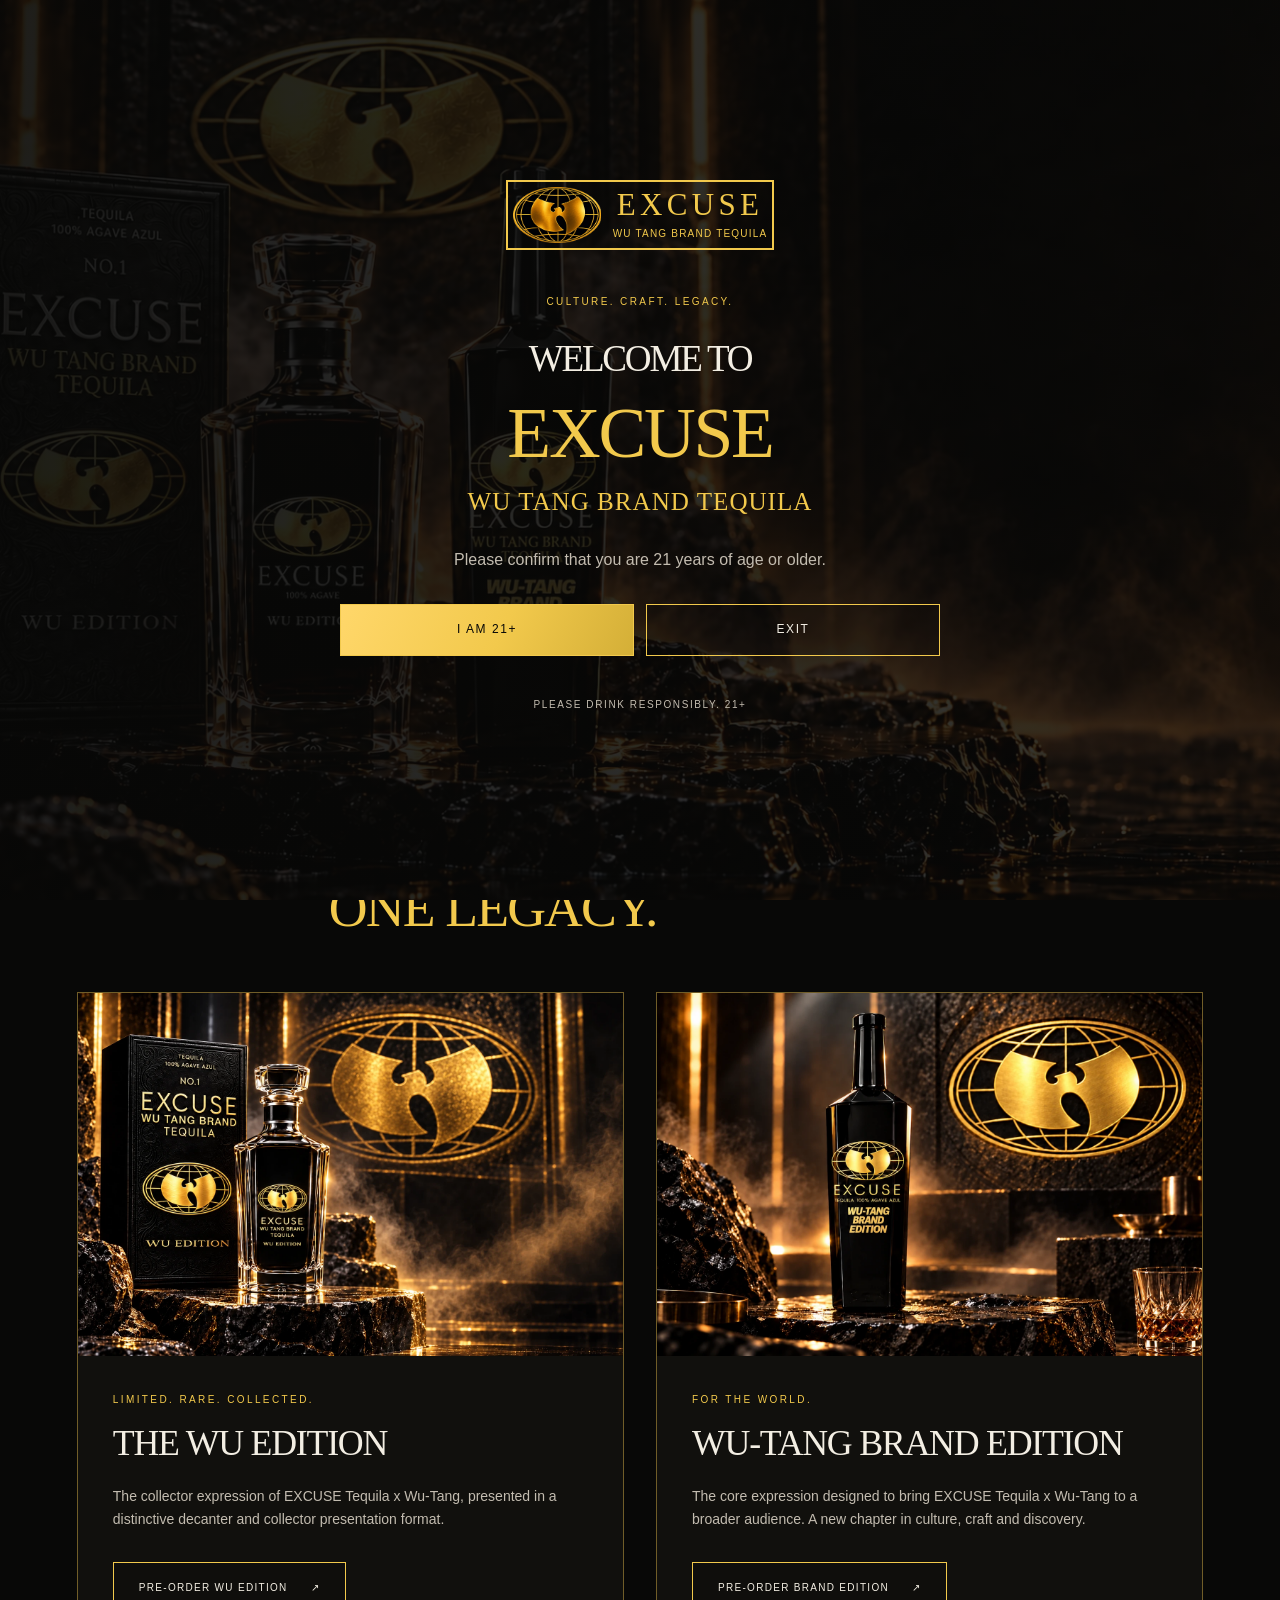
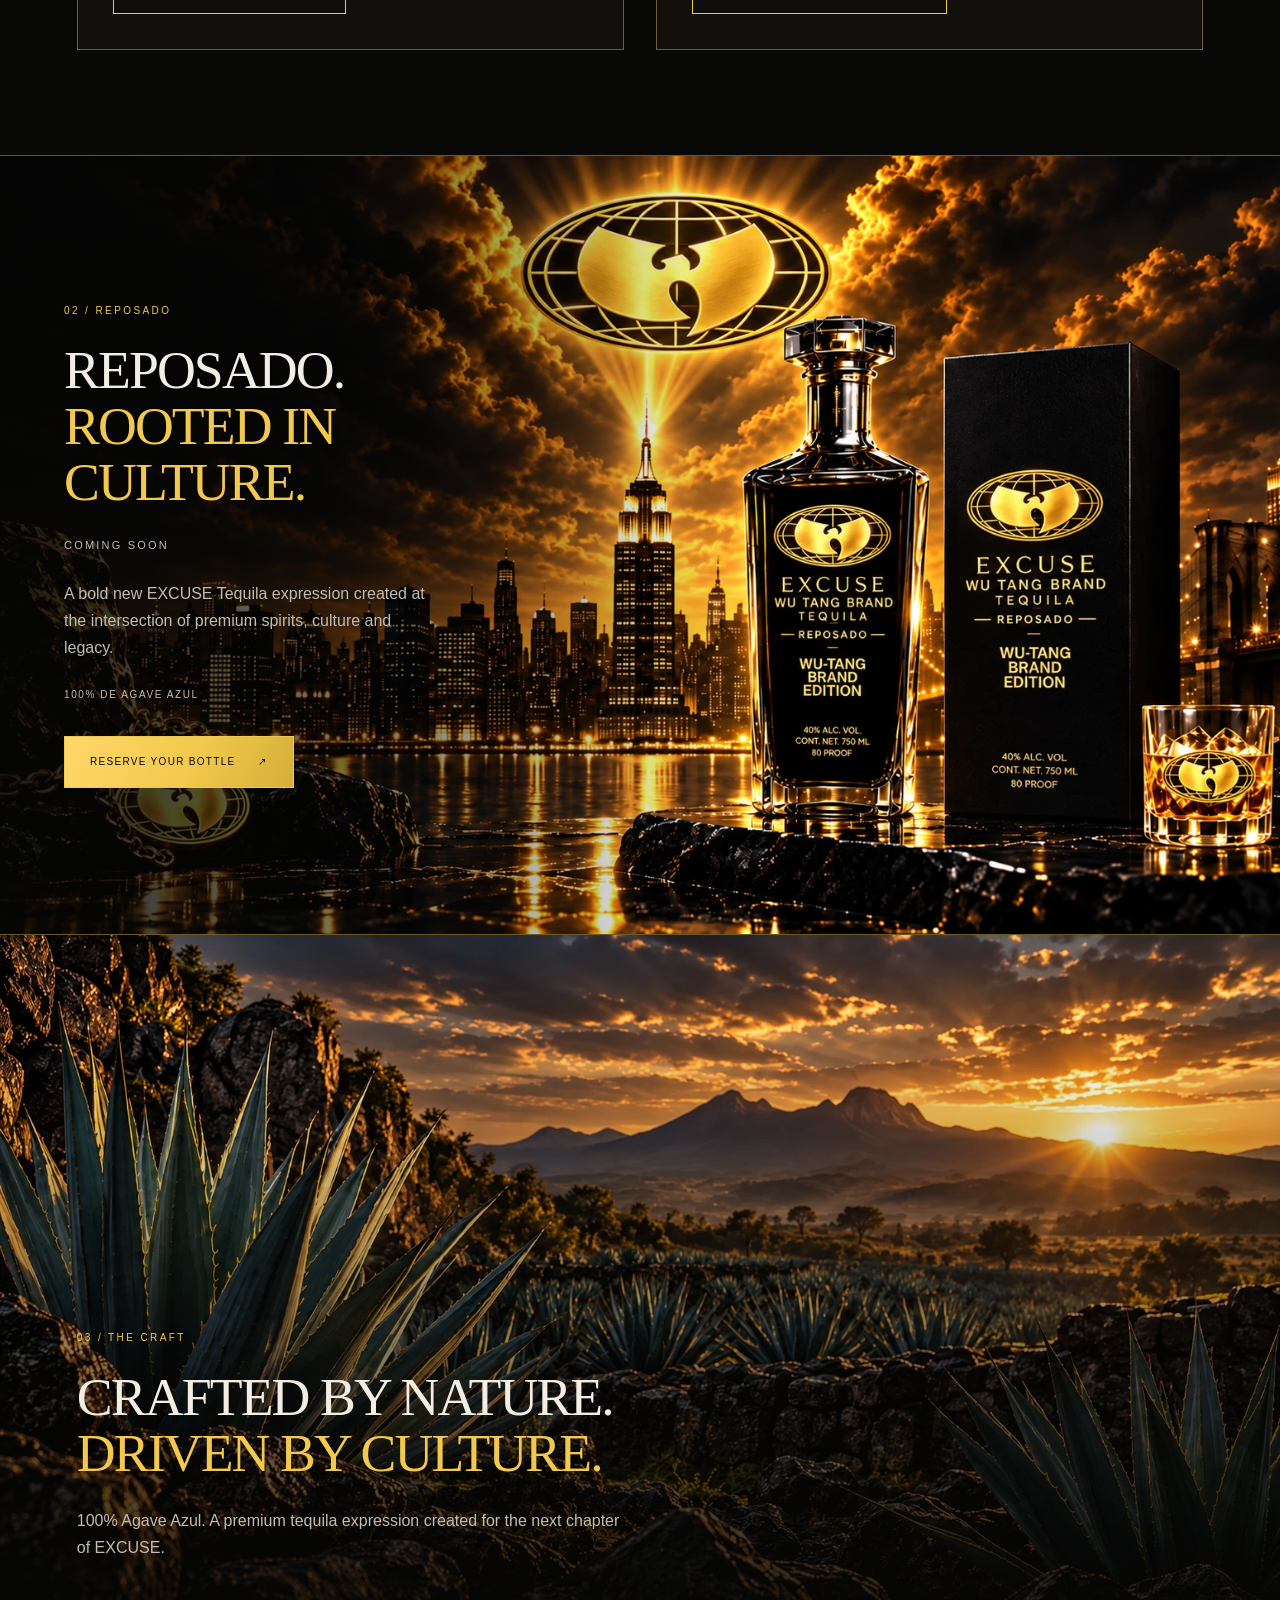
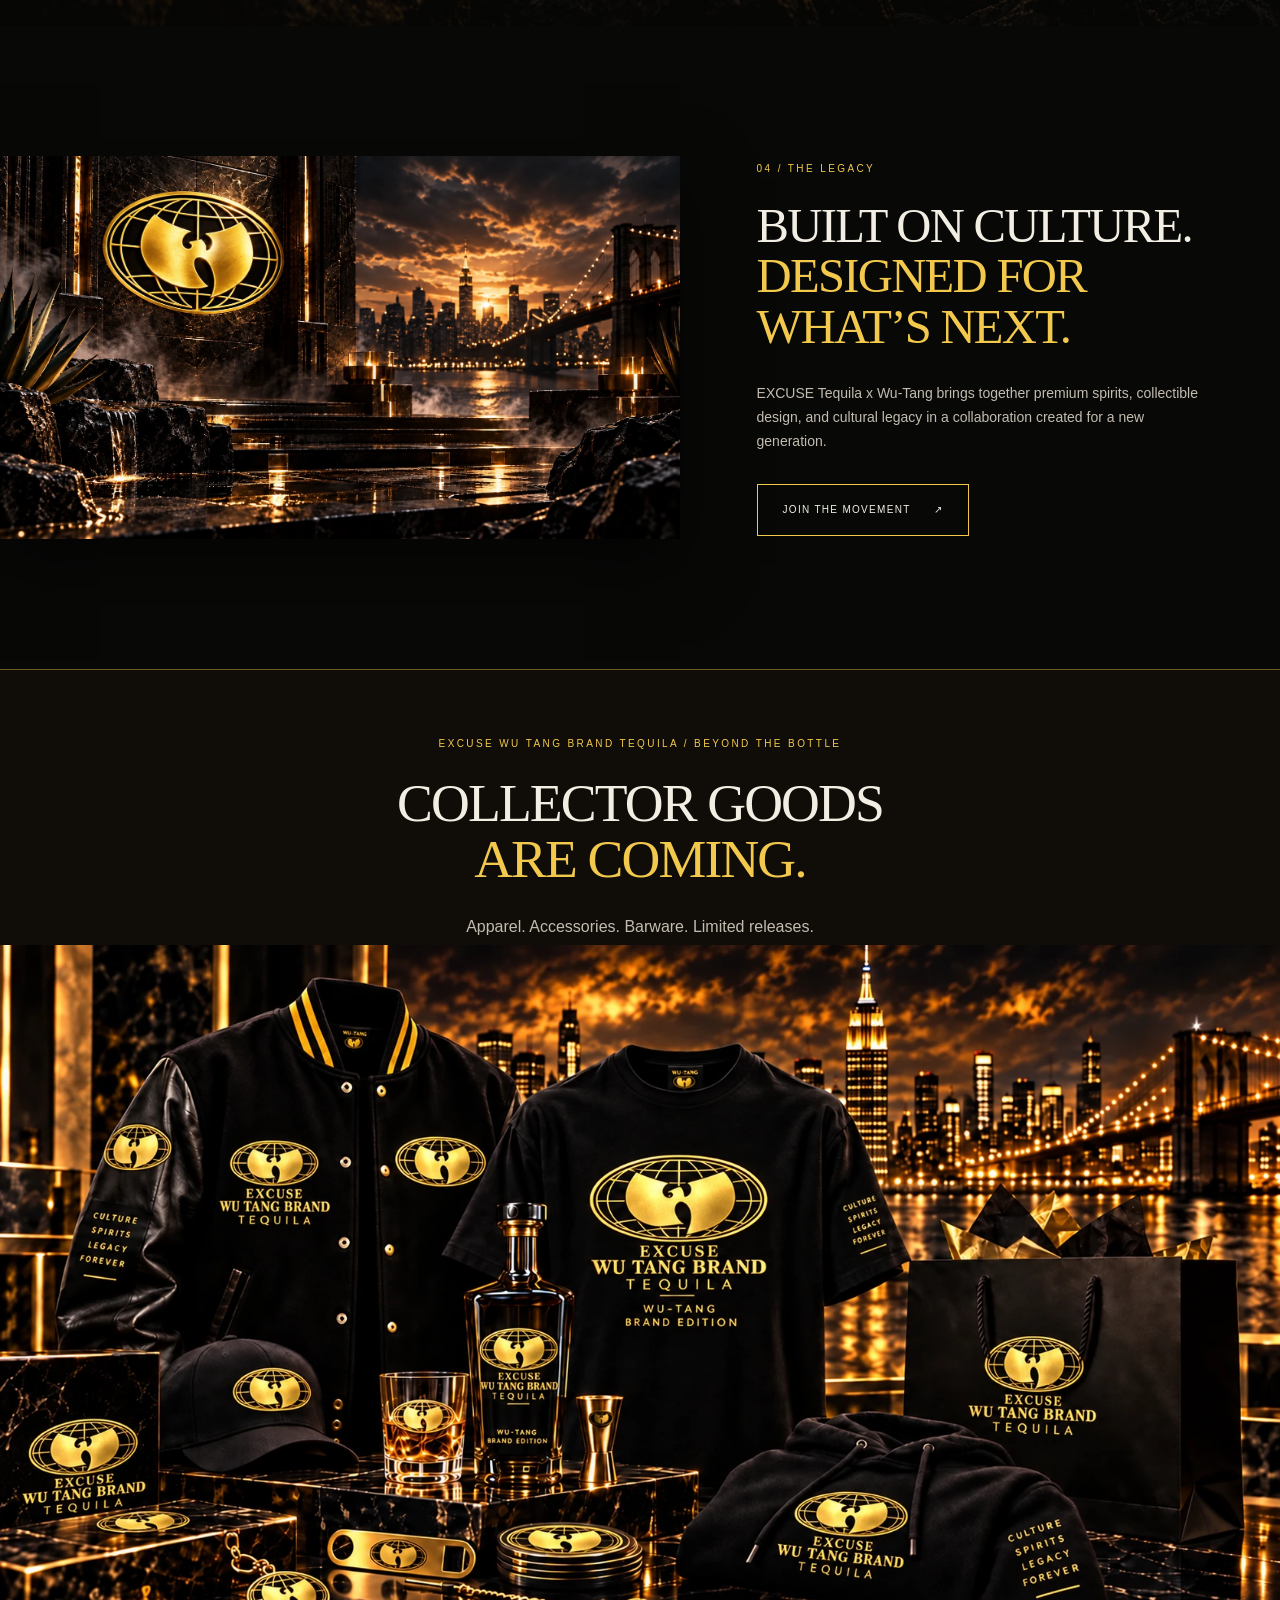
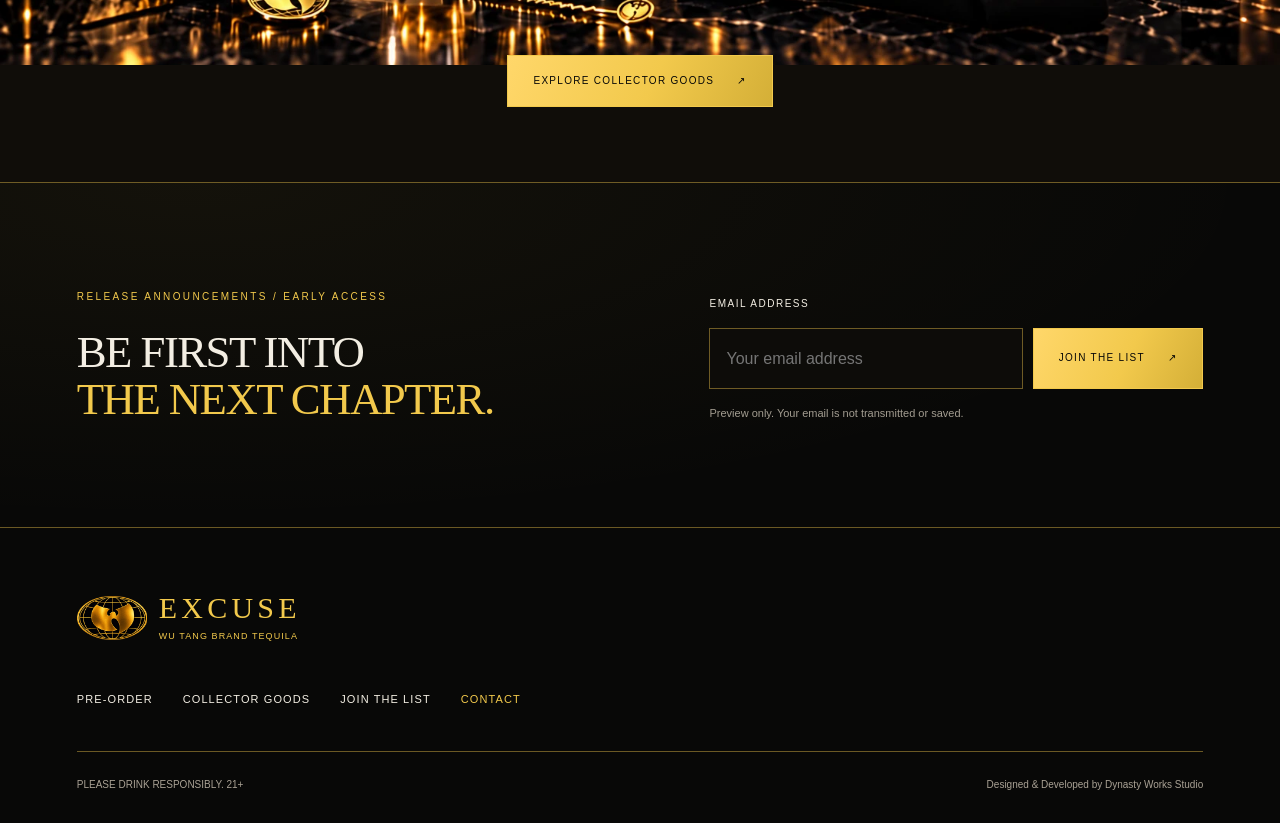
==== client-revision/index.html @ b1f0d30e "Add separate client branding and bright gold review" ====
<!doctype html><html lang="en"><head><meta charset="utf-8"><meta name="viewport" content="width=device-width,initial-scale=1"><meta name="description" content="Two expressions. One legacy. A cinematic world of culture, craft and collector design."><meta name="robots" content="noindex,nofollow"><meta property="og:title" content="EXCUSE WU TANG BRAND TEQUILA | Culture. Craft. Legacy."><meta property="og:description" content="Two expressions. One legacy. A cinematic world of culture, craft and collector design."><meta property="og:image" content="https://ernestyearby-svg.github.io/wutang-tequila-review/client-revision/assets/bright-gold/hero-desktop.webp"><meta property="og:site_name" content="EXCUSE WU TANG BRAND TEQUILA"><meta name="theme-color" content="#080807"><meta name="twitter:card" content="summary_large_image"><meta name="twitter:title" content="EXCUSE WU TANG BRAND TEQUILA | Culture. Craft. Legacy."><meta name="twitter:description" content="Two expressions. One legacy. A cinematic world of culture, craft and collector design."><title>EXCUSE WU TANG BRAND TEQUILA | Culture. Craft. Legacy.</title><link rel="icon" href="assets/bright-gold/logo-desktop.webp"><link rel="preload" as="image" href="assets/bright-gold/hero-desktop.webp"><link rel="stylesheet" href="styles.css"><script defer src="app.js"></script></head><body><a class="skip" href="#main">Skip to content</a><header class="header"><a class="brand" href="./" aria-label="EXCUSE WU TANG BRAND TEQUILA home"><img src="assets/bright-gold/logo-desktop.webp" width="160" height="101" alt="Approved Wu-Tang emblem"><span>EXCUSE<small>WU TANG BRAND TEQUILA</small></span></a><button class="menu-toggle" aria-controls="navigation" aria-expanded="false" aria-label="Open navigation"><span></span><span></span></button><nav id="navigation" aria-label="Main navigation"><a href="#collection">THE COLLECTION</a><a href="#craft">THE CRAFT</a><a href="#legacy">THE LEGACY</a><a href="collector-goods/">COLLECTOR GOODS</a><a href="#preorder">PRE-ORDER</a></nav></header><main id="main"><section id="home" class="hero immersive"><picture class="scene"><source media="(max-width:900px)" srcset="assets/bright-gold/hero-mobile-mobile.webp 900w, assets/bright-gold/hero-mobile-desktop.webp 1024w" sizes="100vw"><img src="assets/bright-gold/hero-desktop.webp" srcset="assets/bright-gold/hero-tablet.webp 1200w, assets/bright-gold/hero-desktop.webp 1672w" sizes="100vw" width="1672" height="941" alt="Collector decanter, presentation box and Brand Edition bottle on reflective obsidian" fetchpriority=high decoding="async"></picture><div class="hero-copy"><p class="eyebrow">EXCUSE WU TANG BRAND TEQUILA</p><h1>MORE THAN<br>TEQUILA.<em>IT’S A MOVEMENT.</em></h1><p class="strap">TWO EDITIONS. ONE LEGACY.</p><p class="body-copy">A collector expression and a bold brand edition, united by culture, craft, and legacy.</p><div class="actions"><a class="button" href="#preorder">PRE-ORDER <span>↗</span></a><a class="button outline" href="#collection">EXPLORE THE EDITIONS</a></div></div><div class="scene-caption"><span>100% AGAVE AZUL · CULTURE IN EVERY POUR</span><a href="#collection">DISCOVER THE COLLECTION ↓</a></div></section>
<section id="collection" class="collection section"><div class="section-heading"><p class="eyebrow">01 / THE COLLECTION</p><h2>TWO EXPRESSIONS.<br><em>ONE LEGACY.</em></h2><p>Distinct expressions.<br>A shared cultural legacy.</p></div><div class="editions"><article class="edition"><picture class="scene"><source media="(max-width:900px)" srcset="assets/bright-gold/wu-edition-mobile.webp 900w, assets/bright-gold/wu-edition-desktop.webp 1536w" sizes="100vw"><img src="assets/bright-gold/wu-edition-desktop.webp" srcset="assets/bright-gold/wu-edition-tablet.webp 1200w, assets/bright-gold/wu-edition-desktop.webp 1536w" sizes="100vw" width="1536" height="1024" alt="THE WU EDITION" loading=lazy decoding="async"></picture><div class="edition-copy"><p class="eyebrow">LIMITED. RARE. COLLECTED.</p><h3>THE WU EDITION</h3><p>The collector expression of EXCUSE Tequila x Wu-Tang, presented in a distinctive decanter and collector presentation format.</p><button class="button outline" data-interest="WU Edition">PRE-ORDER WU EDITION<span aria-hidden="true">↗</span></button></div></article><article class="edition"><picture class="scene"><source media="(max-width:900px)" srcset="assets/bright-gold/brand-edition-mobile.webp 900w, assets/bright-gold/brand-edition-desktop.webp 1536w" sizes="100vw"><img src="assets/bright-gold/brand-edition-desktop.webp" srcset="assets/bright-gold/brand-edition-tablet.webp 1200w, assets/bright-gold/brand-edition-desktop.webp 1536w" sizes="100vw" width="1536" height="1024" alt="WU-TANG BRAND EDITION" loading=lazy decoding="async"></picture><div class="edition-copy"><p class="eyebrow">FOR THE WORLD.</p><h3>WU-TANG BRAND EDITION</h3><p>The core expression designed to bring EXCUSE Tequila x Wu-Tang to a broader audience. A new chapter in culture, craft and discovery.</p><button class="button outline" data-interest="WU-TANG Brand Edition">PRE-ORDER BRAND EDITION<span aria-hidden="true">↗</span></button></div></article></div></section><section id="preorder" class="reposado immersive"><picture class="scene"><source media="(max-width:900px)" srcset="assets/bright-gold/reposado-mobile-mobile.webp 900w, assets/bright-gold/reposado-mobile-desktop.webp 1024w" sizes="100vw"><img src="assets/bright-gold/reposado-desktop.webp" srcset="assets/bright-gold/reposado-tablet.webp 1200w, assets/bright-gold/reposado-desktop.webp 1672w" sizes="100vw" width="1672" height="941" alt="Reposado bottle and collector box overlooking the Empire State Building" loading=lazy decoding="async"></picture><div class="reposado-copy"><p class="eyebrow">02 / REPOSADO</p><h2>REPOSADO.<br><em>ROOTED IN<br>CULTURE.</em></h2><p class="strap">COMING SOON</p><p>A bold new EXCUSE Tequila expression created at the intersection of premium spirits, culture and legacy.</p><p class="micro">100% DE AGAVE AZUL</p><button class="button " data-interest="Reposado">RESERVE YOUR BOTTLE<span aria-hidden="true">↗</span></button></div></section><section id="craft" class="craft immersive"><picture class="scene"><source media="(max-width:900px)" srcset="assets/bright-gold/agave-mobile.webp 900w, assets/bright-gold/agave-desktop.webp 1672w" sizes="100vw"><img src="assets/bright-gold/agave-desktop.webp" srcset="assets/bright-gold/agave-tablet.webp 1200w, assets/bright-gold/agave-desktop.webp 1672w" sizes="100vw" width="1672" height="941" alt="Blue agave fields and volcanic stone at golden sunset" loading=lazy decoding="async"></picture><div class="craft-copy"><p class="eyebrow">03 / THE CRAFT</p><h2>CRAFTED BY NATURE.<br><em>DRIVEN BY CULTURE.</em></h2><p>100% Agave Azul. A premium tequila expression created for the next chapter of EXCUSE.</p></div></section><section id="legacy" class="legacy section"><picture class="scene"><source media="(max-width:900px)" srcset="assets/bright-gold/legacy-mobile.webp 900w, assets/bright-gold/legacy-desktop.webp 1672w" sizes="100vw"><img src="assets/bright-gold/legacy-desktop.webp" srcset="assets/bright-gold/legacy-tablet.webp 1200w, assets/bright-gold/legacy-desktop.webp 1672w" sizes="100vw" width="1672" height="941" alt="Gold-lit architecture, oval emblem and New York waterfront" loading=lazy decoding="async"></picture><div class="legacy-copy"><p class="eyebrow">04 / THE LEGACY</p><h2>BUILT ON CULTURE.<br><em>DESIGNED FOR<br>WHAT’S NEXT.</em></h2><p>EXCUSE Tequila x Wu-Tang brings together premium spirits, collectible design, and cultural legacy in a collaboration created for a new generation.</p><a class="button outline" href="#signup">JOIN THE MOVEMENT <span>↗</span></a></div></section><section class="teaser"><div class="teaser-heading"><p class="eyebrow">EXCUSE WU TANG BRAND TEQUILA / BEYOND THE BOTTLE</p><h2>COLLECTOR GOODS<br><em>ARE COMING.</em></h2><p>Apparel. Accessories. Barware. Limited releases.</p></div><picture class="scene"><source media="(max-width:900px)" srcset="assets/bright-gold/goods-campaign-mobile.webp 900w, assets/bright-gold/goods-campaign-desktop.webp 1672w" sizes="100vw"><img src="assets/bright-gold/goods-campaign-desktop.webp" srcset="assets/bright-gold/goods-campaign-tablet.webp 1200w, assets/bright-gold/goods-campaign-desktop.webp 1672w" sizes="100vw" width="1672" height="941" alt="Collector apparel, accessories and barware capsule campaign" loading=lazy decoding="async"></picture><a class="button teaser-cta" href="collector-goods/">EXPLORE COLLECTOR GOODS <span>↗</span></a></section><section id="signup" class="section signup"><div><p class="eyebrow">RELEASE ANNOUNCEMENTS / EARLY ACCESS</p><h2>BE FIRST INTO<br><em>THE NEXT CHAPTER.</em></h2></div><form id="signup-form"><label for="signup-email">EMAIL ADDRESS</label><div class="signup-row"><input id="signup-email" type="email" autocomplete="email" placeholder="Your email address" required><button class="button">JOIN THE LIST <span>↗</span></button></div><p class="preview-note">Preview only. Your email is not transmitted or saved.</p><p id="signup-status" role="status"></p></form></section></main><footer><a class="brand" href="./" aria-label="EXCUSE WU TANG BRAND TEQUILA home"><img src="assets/bright-gold/logo-desktop.webp" width="160" height="101" alt="Approved Wu-Tang emblem"><span>EXCUSE<small>WU TANG BRAND TEQUILA</small></span></a><nav aria-label="Footer"><a href="#preorder">PRE-ORDER</a><a href="collector-goods/">COLLECTOR GOODS</a><a href="#signup">JOIN THE LIST</a><button class="text-button" data-interest="General enquiry">CONTACT</button></nav><div class="footer-bottom"><span>PLEASE DRINK RESPONSIBLY. 21+</span><span>Designed &amp; Developed by Dynasty Works Studio</span></div></footer><dialog id="age-gate" aria-labelledby="age-title"><div class="age-content"><a class="brand" href="./" aria-label="EXCUSE WU TANG BRAND TEQUILA home"><img src="assets/bright-gold/logo-desktop.webp" width="160" height="101" alt="Approved Wu-Tang emblem"><span>EXCUSE<small>WU TANG BRAND TEQUILA</small></span></a><p class="eyebrow">CULTURE. CRAFT. LEGACY.</p><h2 id="age-title"><span class="welcome-line">WELCOME TO</span><span class="age-brand">EXCUSE<small>WU TANG BRAND TEQUILA</small></span></h2><p>Please confirm that you are 21 years of age or older.</p><div class="actions"><button class="button" id="age-accept">I AM 21+</button><button class="button outline" id="age-exit">EXIT</button></div><p class="responsible">PLEASE DRINK RESPONSIBLY. 21+</p></div></dialog><dialog id="interest" aria-labelledby="interest-title"><button class="close" aria-label="Close interest form">×</button><div id="interest-fields"><p class="eyebrow">RELEASE UPDATES / EARLY ACCESS</p><h2 id="interest-title">GET FIRST ACCESS.</h2><p>Register for release information and availability updates from EXCUSE WU TANG BRAND TEQUILA.</p><form id="interest-form"><div class="field-pair"><label>First Name<input name="firstName" autocomplete="given-name" required></label><label>Last Name<input name="lastName" autocomplete="family-name" required></label></div><label>Email<input name="email" type="email" autocomplete="email" required></label><label>Mobile Number <span>(optional)</span><input name="mobile" type="tel" autocomplete="tel"></label><fieldset><legend>Interested In</legend><div class="choices"><label><input type="checkbox" name="interests" value="Heavyweight Tee">Heavyweight Tee</label><label><input type="checkbox" name="interests" value="Collector Hoodie">Collector Hoodie</label><label><input type="checkbox" name="interests" value="Varsity Jacket">Varsity Jacket</label><label><input type="checkbox" name="interests" value="Premium Crewneck">Premium Crewneck</label><label><input type="checkbox" name="interests" value="Structured Cap">Structured Cap</label><label><input type="checkbox" name="interests" value="Collector Beanie">Collector Beanie</label><label><input type="checkbox" name="interests" value="Collector Duffel">Collector Duffel</label><label><input type="checkbox" name="interests" value="Barware Collection">Barware Collection</label><label><input type="checkbox" name="interests" value="Collector Box">Collector Box</label><label><input type="checkbox" name="interests" value="All Releases">All Releases</label></div></fieldset><p id="selected-interest" class="eyebrow"></p><p class="preview-note">Preview only. Your information is not transmitted or saved.</p><button class="button" type="submit">JOIN THE LIST</button></form></div><div id="interest-success" hidden role="status"><p class="eyebrow">PREVIEW CONFIRMATION</p><h2>YOU’RE ON THE LIST.</h2><p>This demonstrates the signup confirmation. Your information has not been transmitted or saved.</p><button class="button" data-close>CLOSE</button></div></dialog></body></html>
---- client-revision/styles.css ----
:root{color-scheme:dark;--black:#080807;--gold-primary:#D4AF37;--gold-bright:#F2C94C;--gold-highlight:#FFD76A;--gold-deep:#A67C20;--gold:var(--gold-bright);--ivory:#f3eee3;--muted:#c3bcb0;--line:rgb(242 201 76 / .42)}*{box-sizing:border-box}html{scroll-behavior:smooth;scroll-padding-top:95px}body{margin:0;background:var(--black);color:var(--ivory);font:16px/1.7 Arial,Helvetica,sans-serif}body.modal-open{overflow:hidden}a{color:inherit;text-decoration:none}button,input{font:inherit}button{cursor:pointer}button,a,input{touch-action:manipulation}button:focus-visible,a:focus-visible,input:focus-visible{outline:2px solid var(--gold);outline-offset:5px}h1,h2,h3,p{margin:0}h1,h2,h3{font-family:Georgia,'Times New Roman',serif;font-weight:400;line-height:1.04;letter-spacing:-.035em;text-wrap:balance}h1{font-size:clamp(55px,5.9vw,100px)}h2{font-size:clamp(40px,4.2vw,72px)}h3{font-size:clamp(29px,2.8vw,46px)}em{font-style:normal;color:var(--gold)}p{color:var(--muted)}img{display:block;max-width:100%}picture{display:block}picture img{width:100%;height:auto}.eyebrow{font-size:10px;letter-spacing:.24em;color:var(--gold);margin-bottom:24px}.strap{font-size:11px;letter-spacing:.2em;margin:25px 0}.micro{font-size:10px;letter-spacing:.16em}.button{display:inline-flex;justify-content:center;align-items:center;gap:23px;min-height:52px;padding:16px 25px;background:var(--gold);border:1px solid var(--gold);color:#0b0906;font-size:10px;letter-spacing:.13em;line-height:1.4;text-align:center;transition:background .2s,color .2s}.button.outline{background:#08080730;color:var(--ivory)}.button:hover{background:var(--gold-highlight);color:#100d08}.actions{display:flex;gap:12px;flex-wrap:wrap;margin:30px 0}.text-button{background:none;border:0;color:var(--gold);font-size:11px;letter-spacing:.1em;padding:12px 0}.skip{position:fixed;top:-80px;left:15px;background:var(--gold);padding:12px;color:#080807;z-index:100}.skip:focus{top:12px}.header{height:92px;position:absolute;top:0;left:0;right:0;z-index:20;display:flex;align-items:center;justify-content:space-between;padding:0 4vw;border-bottom:1px solid var(--line);background:linear-gradient(#080807df,#08080799)}.brand{display:inline-flex;gap:13px;align-items:center;line-height:1}.brand img{width:66px;height:auto}.brand span{font:24px/1 Georgia,serif;letter-spacing:.13em;color:var(--gold)}.brand small{display:block;font:9px Arial,sans-serif;letter-spacing:.45em;text-align:center;margin-top:10px}.header nav{display:flex;align-items:center;gap:27px;font-size:10px;letter-spacing:.12em}.header nav a{padding:15px 0}.header nav a:last-child{border:1px solid var(--line);padding:12px 20px}.header nav a:hover{color:var(--gold)}.menu-toggle{display:none;background:transparent;border:0;width:48px;height:48px;padding:10px}.menu-toggle span{display:block;height:1px;background:var(--ivory);margin:8px 0}.immersive{position:relative;isolation:isolate;overflow:hidden}.immersive>.scene{position:absolute;inset:0;z-index:-2}.immersive>.scene img{width:100%;height:100%;object-fit:cover}.immersive:after{content:'';position:absolute;inset:0;z-index:-1;pointer-events:none}.hero{min-height:790px;height:100svh;max-height:1100px;display:flex;align-items:center;padding-top:92px;border-bottom:1px solid var(--line)}.hero>.scene img{object-position:left center}.hero:after{background:linear-gradient(90deg,transparent 45%,#07060535 60%,#07060588),linear-gradient(0deg,#080807b0,transparent 15%)}.hero-copy{margin-left:56%;width:40%;padding:35px 0}.hero-copy h1 em{font-size:.44em;display:block;margin-top:18px;letter-spacing:.005em;line-height:1.2}.hero-copy .body-copy{max-width:430px;font-size:14px}.scene-caption{position:absolute;bottom:26px;left:4vw;right:4vw;display:flex;justify-content:space-between;font-size:9px;letter-spacing:.17em;color:var(--gold)}.section{padding:105px 6vw;max-width:1800px;margin:auto}.section-heading{display:grid;grid-template-columns:.75fr 1.9fr 1fr;gap:35px;align-items:center;margin-bottom:55px}.section-heading>.eyebrow{margin:0}.section-heading>p:last-child{font-size:13px;text-align:right}.editions{display:grid;grid-template-columns:1fr 1fr;gap:32px}.edition{min-width:0;background:#11100d;border:1px solid var(--line);display:flex;flex-direction:column}.edition .scene{overflow:hidden}.edition-copy{padding:35px;display:flex;flex-direction:column;align-items:flex-start;flex:1}.edition-copy>.eyebrow{margin-bottom:17px}.edition-copy h3{margin-bottom:22px}.edition-copy>p:not(.eyebrow){font-size:14px;margin-bottom:30px;max-width:500px}.edition-copy .button{margin-top:auto}.reposado{min-height:780px;height:58vw;max-height:1020px;display:flex;align-items:center;border-block:1px solid var(--line)}.reposado>.scene img{object-position:center}.reposado:after{background:linear-gradient(90deg,#050504e8, #05050470 35%,transparent 57%)}.reposado-copy{padding:60px 5vw;width:43%}.reposado-copy>p:not(.eyebrow):not(.strap){max-width:380px;margin:25px 0}.reposado-copy .button{margin-top:8px}.craft{min-height:680px;height:54vw;max-height:930px;display:flex;align-items:flex-end}.craft:after{background:linear-gradient(0deg,#060604ea,transparent 85%)}.craft-copy{padding:65px 6vw;max-width:1050px}.craft-copy p:last-child{max-width:560px;margin-top:25px}.legacy{display:grid;grid-template-columns:1.35fr 1fr;gap:6vw;align-items:center;padding-block:130px}.legacy>.scene{margin-left:-6vw;box-shadow:0 25px 65px #0008}.legacy-copy h2{font-size:clamp(36px,3.8vw,64px)}.legacy-copy>p:not(.eyebrow){font-size:14px;margin:30px 0}.teaser{position:relative;padding:65px 0 75px;text-align:center;border-block:1px solid var(--line);background:#100d09}.teaser-heading{position:relative;z-index:1;margin:0 auto -20px;padding:0 24px}.teaser-heading p:last-child{margin:25px 0}.teaser>.scene{width:100%}.teaser>.scene img{max-width:1800px;margin:auto}.teaser-cta{position:relative;margin-top:-15px}.signup{display:grid;grid-template-columns:1.1fr 1fr;gap:7vw;align-items:center;background:radial-gradient(ellipse at 15% 0,rgb(242 201 76 / .05),transparent 70%)}.signup h2{font-size:clamp(36px,3.5vw,58px)}.signup label{font-size:10px;letter-spacing:.15em}.signup-row{display:flex;margin-top:12px;gap:10px}.signup-row input{min-width:0;flex:1}input{border:1px solid var(--line);border-radius:0;background:#0d0c09;color:var(--ivory);padding:16px;min-height:52px;width:100%}.preview-note{font-size:11px;color:#a39d91;margin-top:15px}.goods-hero{padding-top:130px;text-align:center;position:relative;background:radial-gradient(ellipse at 50% 30%,rgb(242 201 76 / .06),transparent 60%)}.goods-title{position:relative;z-index:1}.goods-title h1{font-size:clamp(70px,8.5vw,150px);line-height:.86}.goods-title .strap{margin:30px 0 0}.goods-hero>.scene{margin-top:-35px}.goods-hero>.scene img{max-width:1800px;margin:auto}.goods-discover{position:relative;margin-top:-12px;margin-bottom:50px}.goods-collection .section-heading{margin-bottom:0}.product-story{display:grid;grid-template-columns:1.05fr 1fr;min-height:650px;border-block:1px solid var(--line);background:#100e0b;position:relative}.product-story+.product-story{margin-top:65px}.product-story.reverse{grid-template-columns:1fr 1.05fr}.product-story.reverse .product-art{order:2}.product-art img{width:100%;height:auto}.product-copy{position:relative;display:flex;flex-direction:column;justify-content:center;align-items:flex-start;padding:70px 7vw;overflow:hidden}.product-copy h2{font-size:clamp(45px,4.6vw,78px);position:relative}.chapter-number{position:absolute;right:5%;top:0;font:280px Georgia,serif;color:rgb(242 201 76 / .09);line-height:1;pointer-events:none}.product-copy .eyebrow{position:relative}.product-line{margin:30px 0 55px;font-family:Georgia,serif;font-style:italic;font-size:23px}.product-bottom{display:flex;flex-wrap:wrap;gap:24px;align-items:center;border-top:1px solid var(--line);padding-top:25px;width:100%}.product-bottom>span{font-size:10px;letter-spacing:.16em;color:var(--gold)}.goods-end{text-align:center}.goods-end .button{margin-top:35px}footer{padding:65px 6vw 30px;border-top:1px solid var(--line)}footer nav{display:flex;gap:30px;flex-wrap:wrap;align-items:center;font-size:11px;letter-spacing:.1em;margin:30px 0}.footer-bottom{display:flex;justify-content:space-between;border-top:1px solid var(--line);padding-top:24px;font-size:10px;color:#aaa295;gap:25px}
dialog{color:var(--ivory);background:var(--black);border:1px solid var(--line);padding:50px;width:min(640px,calc(100% - 24px));max-height:calc(100dvh - 24px);overflow-y:auto}dialog::backdrop{background:rgb(0 0 0 / .88)}#age-gate{width:100%;max-width:none;height:100dvh;max-height:none;margin:0;border:0;display:none;padding:30px 24px}#age-gate[open]{display:flex;align-items:center;justify-content:center}.age-content{width:100%;max-width:600px;text-align:center;margin:auto}.age-content .brand{margin-bottom:50px}.age-content h2{font-size:clamp(40px,5vw,64px);margin:35px 0}.age-content .actions{display:grid;grid-template-columns:1fr 1fr}.responsible{font-size:13px;margin-top:40px}.close{position:absolute;right:15px;top:8px;color:var(--ivory);background:none;border:0;font-size:34px;width:44px;height:44px}#interest label{display:block;font-size:13px;margin-bottom:15px}#interest label span{color:var(--muted)}#interest input{margin-top:7px}.field-pair{display:grid;grid-template-columns:1fr 1fr;gap:16px}fieldset{border:1px solid var(--line);margin:24px 0;padding:15px}legend{color:var(--gold);font-size:13px;padding:0 8px}.choices{display:grid;grid-template-columns:1fr 1fr;gap:8px}.choices label{display:flex!important;align-items:center;gap:9px;margin:0!important;min-height:38px}.choices input{width:18px;min-height:18px;height:18px;margin:0!important;accent-color:var(--gold)}[hidden]{display:none!important}#interest-form>.button{width:100%}
#age-gate{background:linear-gradient(90deg,#080807e8,#080807cc),url('assets/bright-gold/hero-desktop.webp') center/cover}#age-gate .age-content{padding:40px 0}.age-content h2{font-size:clamp(48px,5vw,76px)}.age-content>.eyebrow{margin-bottom:0}.age-content .brand img{width:95px}.age-content .brand span{font-size:30px}.age-content .responsible{letter-spacing:.16em;font-size:10px}.age-content .button{font-size:12px}
@media(min-width:1800px){.hero-copy{max-width:650px}.product-story{max-width:1800px;margin-inline:auto}}
@media(max-width:1100px){.header{padding-inline:24px}.header nav{gap:15px;font-size:9px}.brand span{font-size:21px}.brand img{width:58px}.hero-copy{margin-left:54%;width:43%}.hero h1{font-size:58px}.button{padding:15px 18px}.section{padding:80px 5vw}.section-heading{grid-template-columns:.8fr 2fr}.section-heading>p:last-child{display:none}.edition-copy{padding:25px}.reposado-copy{width:47%;padding-left:4vw}.reposado h2{font-size:48px}.legacy{gap:4vw}.product-copy{padding:50px 5vw}.product-copy h2{font-size:48px}.signup{gap:4vw}.signup-row{flex-wrap:wrap}.signup-row .button{flex-grow:1}}
@media(max-width:900px){.menu-toggle{display:block}.header nav{display:none;position:absolute;top:100%;left:0;right:0;background:#080807fa;border-bottom:1px solid var(--line);padding:20px 25px;flex-direction:column;align-items:stretch;font-size:12px}.header nav.open{display:flex}.header nav a:last-child{border:0;padding:15px 0}.header{height:82px}.hero{min-height:750px;height:90svh}.hero h1{font-size:46px}.hero-copy .body-copy{font-size:13px}.hero-copy .actions{gap:10px}.hero-copy .button{font-size:9px;width:100%}.scene-caption{font-size:8px}.section{padding:75px 4vw}.edition-copy h3{font-size:29px}.editions{gap:20px}.reposado{height:780px}.reposado-copy{width:47%;padding:35px 4vw}.reposado h2{font-size:42px}.reposado-copy>p{font-size:13px}.craft{min-height:590px}.craft-copy{padding:45px 4vw}.legacy{grid-template-columns:1fr;gap:0;padding-top:70px}.legacy>.scene{margin:0 -4vw}.legacy-copy{position:relative;margin:-35px 0 0 auto;max-width:610px;padding:40px;background:linear-gradient(135deg,#11100ff5,#090908fa);border-top:1px solid var(--line)}.legacy-copy h2{font-size:45px}.signup{grid-template-columns:1fr;gap:35px}.product-story,.product-story.reverse{min-height:0;grid-template-columns:1.1fr 1fr}.product-copy{padding:35px 4vw}.product-copy h2{font-size:37px}.product-line{font-size:19px;margin:23px 0 35px}.chapter-number{font-size:190px}.footer-bottom{flex-direction:column;gap:12px}}
@media(max-width:700px){html{scroll-padding-top:20px}.header{height:78px;padding-inline:20px}.brand img{width:57px}.brand span{font-size:21px}.brand small{font-size:8px}.hero{height:auto;min-height:0;display:block;padding:120px 0 0}.hero>.scene{top:auto;bottom:0;height:auto;position:relative;inset:auto;width:100%;margin-top:-55px;z-index:-2}.hero>.scene img{width:100%;height:auto;object-fit:contain}.hero-copy{margin:0;width:auto;padding:0 25px;text-align:center;position:relative;z-index:1}.hero .scene{position:relative;order:2}.hero{display:flex;flex-direction:column}.hero-copy{order:1}.hero .scene-caption{order:3;position:relative;bottom:auto;left:auto;right:auto;padding:22px 20px;width:100%;background:#080807;justify-content:center}.scene-caption>a{display:none}.hero:after{display:none}.hero-copy h1{font-size:52px}.hero-copy h1 em{font-size:.53em;margin-top:15px}.hero-copy .eyebrow{font-size:9px;margin-bottom:25px}.hero-copy .strap{font-size:10px;margin:22px 0 18px}.hero-copy .body-copy{font-size:14px;margin:auto;max-width:340px}.hero-copy .actions{display:grid;grid-template-columns:1fr 1fr;margin:25px 0 0;position:relative;z-index:2}.hero-copy .button{font-size:9px;padding:14px 12px;min-height:54px}.hero>.scene:before{content:'';position:absolute;top:0;left:0;right:0;height:100px;background:linear-gradient(#080807,transparent);pointer-events:none}.section{padding:65px 22px}.section-heading{display:block;margin-bottom:35px}.section-heading>.eyebrow{margin-bottom:20px}.section-heading h2{font-size:39px}.editions{grid-template-columns:1fr;gap:40px}.edition-copy{padding:28px 24px}.edition-copy h3{font-size:32px}.edition-copy>.button{width:100%}.reposado{height:auto;display:flex;flex-direction:column;min-height:0;padding:60px 0 0;background:#0d0a06}.reposado-copy{order:1;width:100%;padding:0 25px;text-align:center;z-index:1}.reposado h2{font-size:44px}.reposado h2 br:last-child{display:none}.reposado-copy>p:not(.eyebrow):not(.strap){margin:22px auto;max-width:340px}.reposado>.scene{position:relative;inset:auto;order:2;margin-top:35px;width:100%;z-index:0}.reposado>.scene img{width:100%;height:auto;object-fit:contain}.reposado:after{display:none}.craft{min-height:670px;height:90svh;max-height:800px}.craft>.scene img{object-position:45% center}.craft-copy{padding:50px 25px}.craft h2{font-size:41px}.craft-copy p:last-child{font-size:14px}.craft:after{background:linear-gradient(0deg,#080807f5,#08080720 95%)}.legacy{padding:60px 22px 50px}.legacy>.scene{margin:0 -22px}.legacy-copy{margin:-1px -2px 0;padding:30px 2px;background:none;border:0}.legacy-copy h2{font-size:40px}.teaser{padding:60px 0 45px}.teaser h2{font-size:43px}.teaser-heading{margin:0 0 5px}.teaser-heading p:last-child{font-size:14px}.teaser>.scene{margin:10px 0 25px}.teaser-cta{margin-top:0}.signup h2{font-size:39px}.signup-row{flex-direction:column}.signup-row .button{width:100%}.goods-hero{padding-top:125px}.goods-title h1{font-size:67px}.goods-title .eyebrow{font-size:9px}.goods-title .strap{font-size:10px;margin-bottom:20px}.goods-hero>.scene{margin-top:0}.goods-discover{margin-top:20px;margin-bottom:35px}.product-story,.product-story.reverse{grid-template-columns:1fr;margin:0!important;border-top:0;background:#0c0b09}.product-story.reverse .product-art{order:0}.product-copy{padding:30px 25px 45px}.product-copy h2{font-size:39px;max-width:340px}.product-copy .eyebrow{margin-bottom:18px}.product-line{font-size:20px;margin:22px 0 25px}.chapter-number{font-size:180px;right:20px}.product-bottom{gap:20px;justify-content:space-between;padding-top:22px}.product-bottom .button{padding-inline:20px}.goods-end h2{font-size:45px}footer{padding:45px 25px 25px}footer nav{gap:15px 25px}.field-pair,.choices{grid-template-columns:1fr}dialog{padding:45px 24px 25px}#age-gate{padding:25px;background:linear-gradient(#080807b5,#080807dd),url('assets/bright-gold/hero-mobile-mobile.webp') center/cover}.age-content h2{font-size:49px}.age-content .brand{margin-bottom:35px}.age-content .brand img{width:75px}.age-content .brand span{font-size:25px}.age-content>p:not(.eyebrow){font-size:14px}.age-content .actions{gap:12px}.age-content .button{padding-inline:10px}.age-content>.responsible{font-size:9px!important;margin-top:35px}}
@media(prefers-reduced-motion:reduce){html{scroll-behavior:auto}*{transition:none!important}}

@media(min-width:901px){.hero{height:clamp(660px,56.25vw,1100px);min-height:0}.hero-copy{margin-left:56%;width:41%;padding-right:20px}.hero h1{font-size:clamp(48px,5.1vw,86px)}.hero-copy .actions{flex-wrap:nowrap}.hero-copy .button{padding:14px 15px;font-size:9px}}
@media(min-width:701px) and (max-width:900px){.hero{display:flex;flex-direction:column;height:auto;min-height:0;padding-top:125px}.hero-copy{order:1;text-align:center;margin:0;width:100%;max-width:630px;padding:0 35px}.hero-copy .body-copy{margin:auto;font-size:15px}.hero-copy .actions{justify-content:center}.hero-copy .button{width:auto;font-size:11px}.hero h1{font-size:70px}.hero>.scene{position:relative;inset:auto;order:2;width:100%;max-width:680px;margin:-40px auto 0}.hero>.scene img{height:auto;object-fit:contain}.hero:after{display:none}.hero .scene-caption{position:relative;order:3;inset:auto;width:100%;padding:22px 4vw}.hero>.scene:before{content:'';position:absolute;inset:0 0 auto;height:80px;background:linear-gradient(#080807,transparent)}}

/* Keep image layers above the section background for reliable compositor rendering. */
.immersive>.scene{z-index:0}.immersive:after{z-index:1}.hero-copy,.reposado-copy,.craft-copy,.scene-caption{position:relative;z-index:2}.scene-caption{position:absolute}@media(max-width:900px){.hero .scene-caption{position:relative}}

@media(min-width:701px) and (max-width:900px){.reposado{height:auto;min-height:0;display:flex;flex-direction:column;padding-top:60px;background:#0c0a07}.reposado-copy{width:100%;max-width:620px;padding:0 30px;text-align:center;order:1}.reposado-copy>p:not(.eyebrow):not(.strap){margin:25px auto}.reposado>.scene{position:relative;inset:auto;width:100%;max-width:680px;order:2;margin-top:35px}.reposado>.scene img{height:auto;object-fit:contain}.reposado:after{display:none}}
@media(max-width:900px){.hero,.reposado{max-height:none}.hero>.scene,.reposado>.scene{flex-shrink:0}}

/* Client identity: one bright-gold family, responsive parent-brand lockup. */
.brand{gap:12px}.brand span{font-size:30px;letter-spacing:.14em}.brand small{font-size:9px;letter-spacing:.12em;line-height:1.25;white-space:nowrap;text-align:left;margin-top:8px}.brand img{width:70px}.header nav{gap:22px}.header nav a:last-child{border-color:var(--gold-primary)}.button:not(.outline){background:linear-gradient(115deg,var(--gold-highlight),var(--gold-bright) 55%,var(--gold-primary));color:#080807}.button:not(.outline):hover{background:var(--gold-highlight)}.button.outline{border-color:var(--gold-bright)}.button.outline:hover{background:var(--gold-bright);color:#080807}.text-button,.eyebrow,em,.brand span{color:var(--gold-bright)}input:focus{border-color:var(--gold-bright)}.chapter-number{color:rgb(242 201 76 / .09)}
.age-content h2{line-height:1.12;margin:28px 0}.welcome-line{display:block;font-size:.58em;margin-bottom:14px}.age-brand{display:block;color:var(--gold-bright);font-size:1.12em}.age-brand small{display:block;font:400 .35em/1.3 Georgia,serif;letter-spacing:.04em;margin-top:12px;white-space:normal}.age-content .brand span{font-size:31px}.age-content .brand small{font-size:10px}.age-content .brand img{width:88px}
@media(max-width:1100px){.header nav{gap:14px}.header .brand span{font-size:27px}.header .brand small{font-size:8px}.header .brand img{width:61px}}
@media(max-width:700px){.header .brand{gap:9px}.header .brand img{width:53px}.header .brand span{font-size:27px}.header .brand small{font-size:8px;letter-spacing:.08em}.header{gap:8px;padding-inline:18px}.menu-toggle{flex-shrink:0}.age-content h2{font-size:48px}.age-brand small{font-size:19px;max-width:300px;margin:12px auto 0}.age-content .brand span{font-size:29px}.age-content .brand small{font-size:8px}.age-content .brand img{width:65px}.age-content>.eyebrow{font-size:10px}.hero-copy>.eyebrow,.goods-title>.eyebrow{font-size:9px;letter-spacing:.12em}}
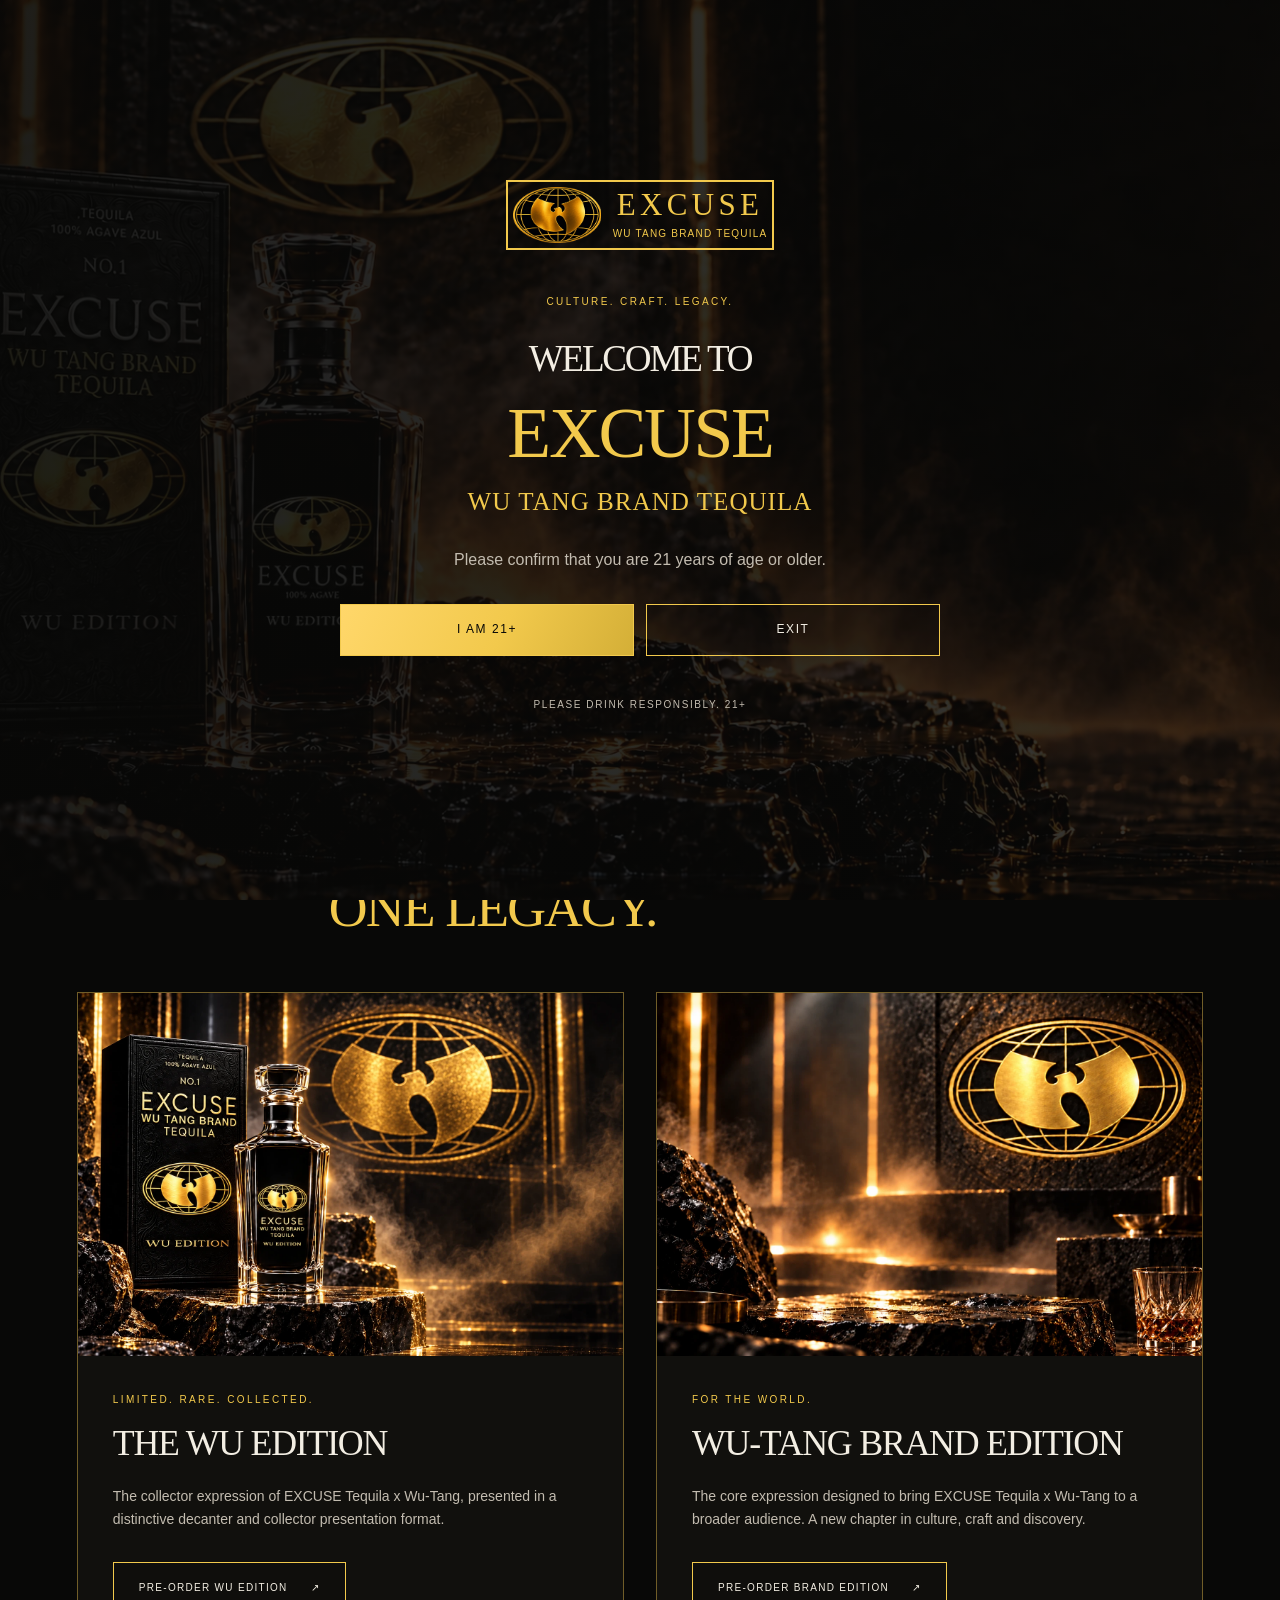
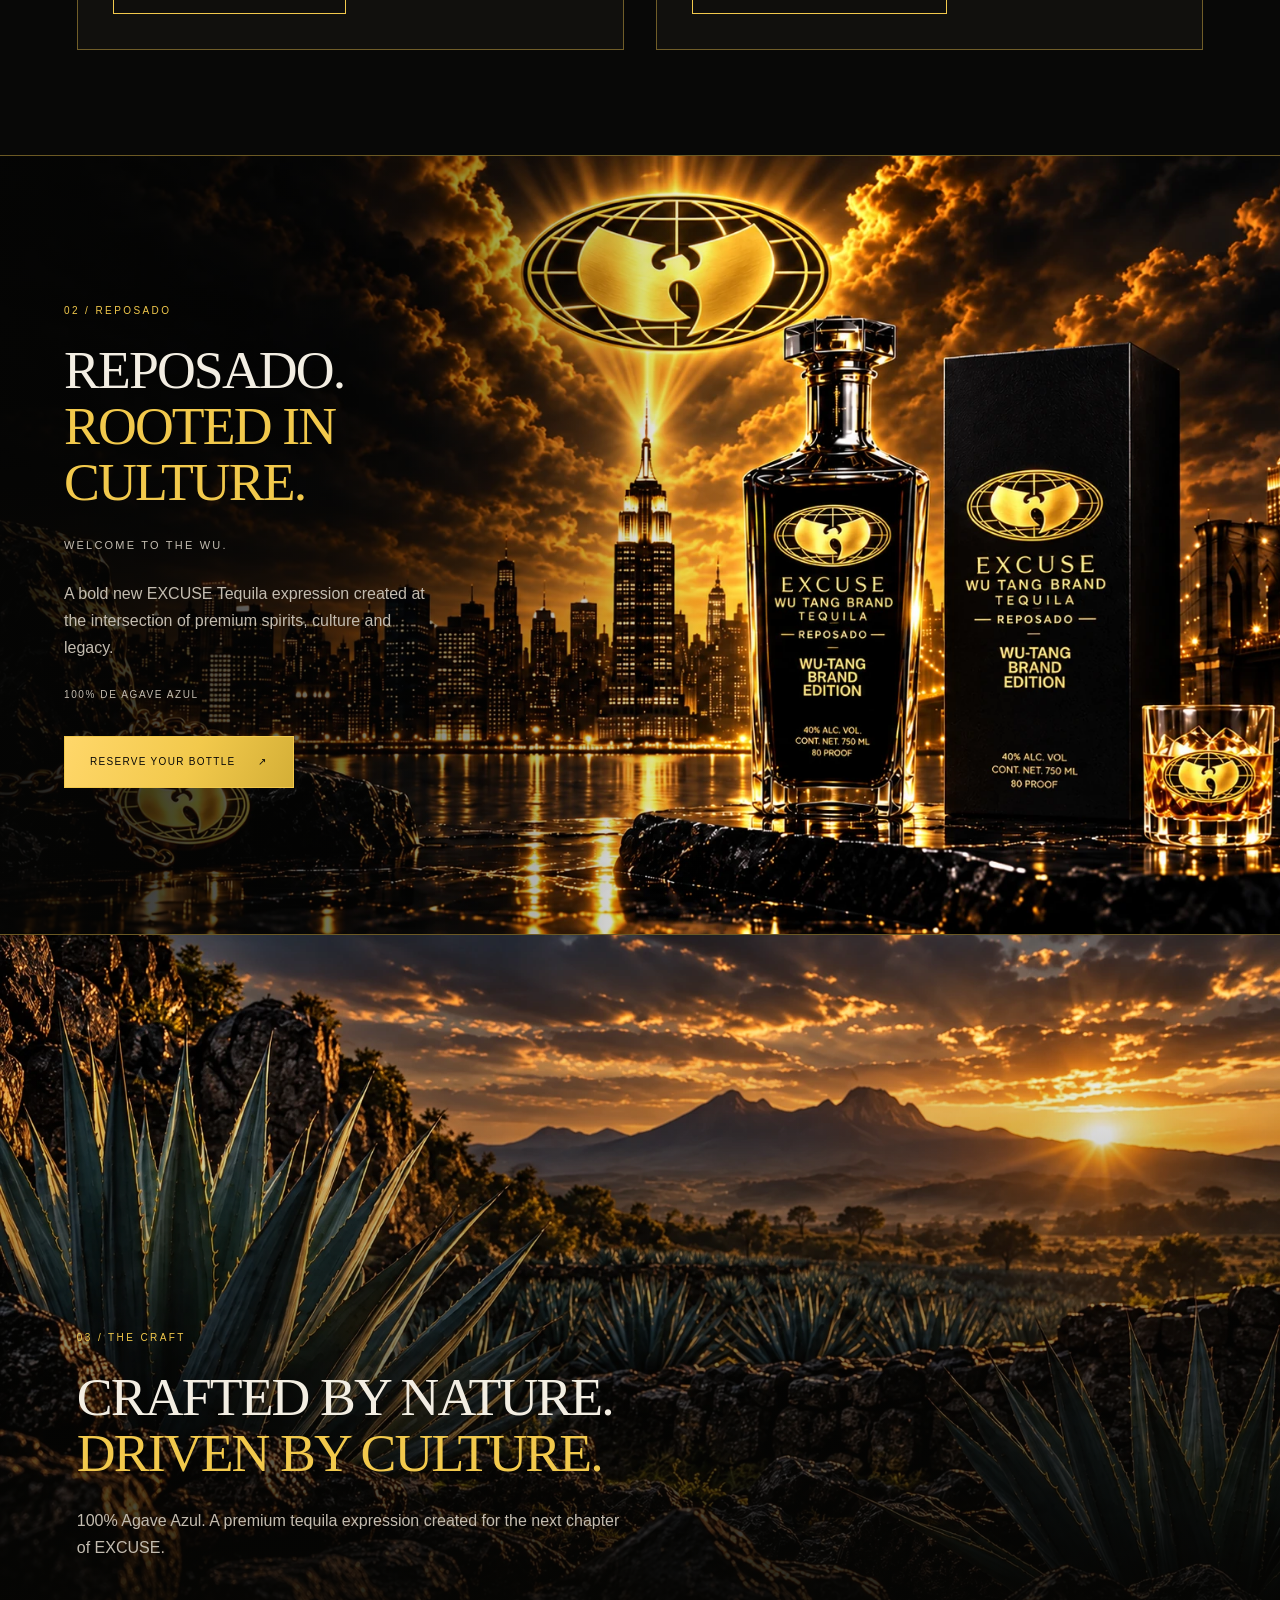
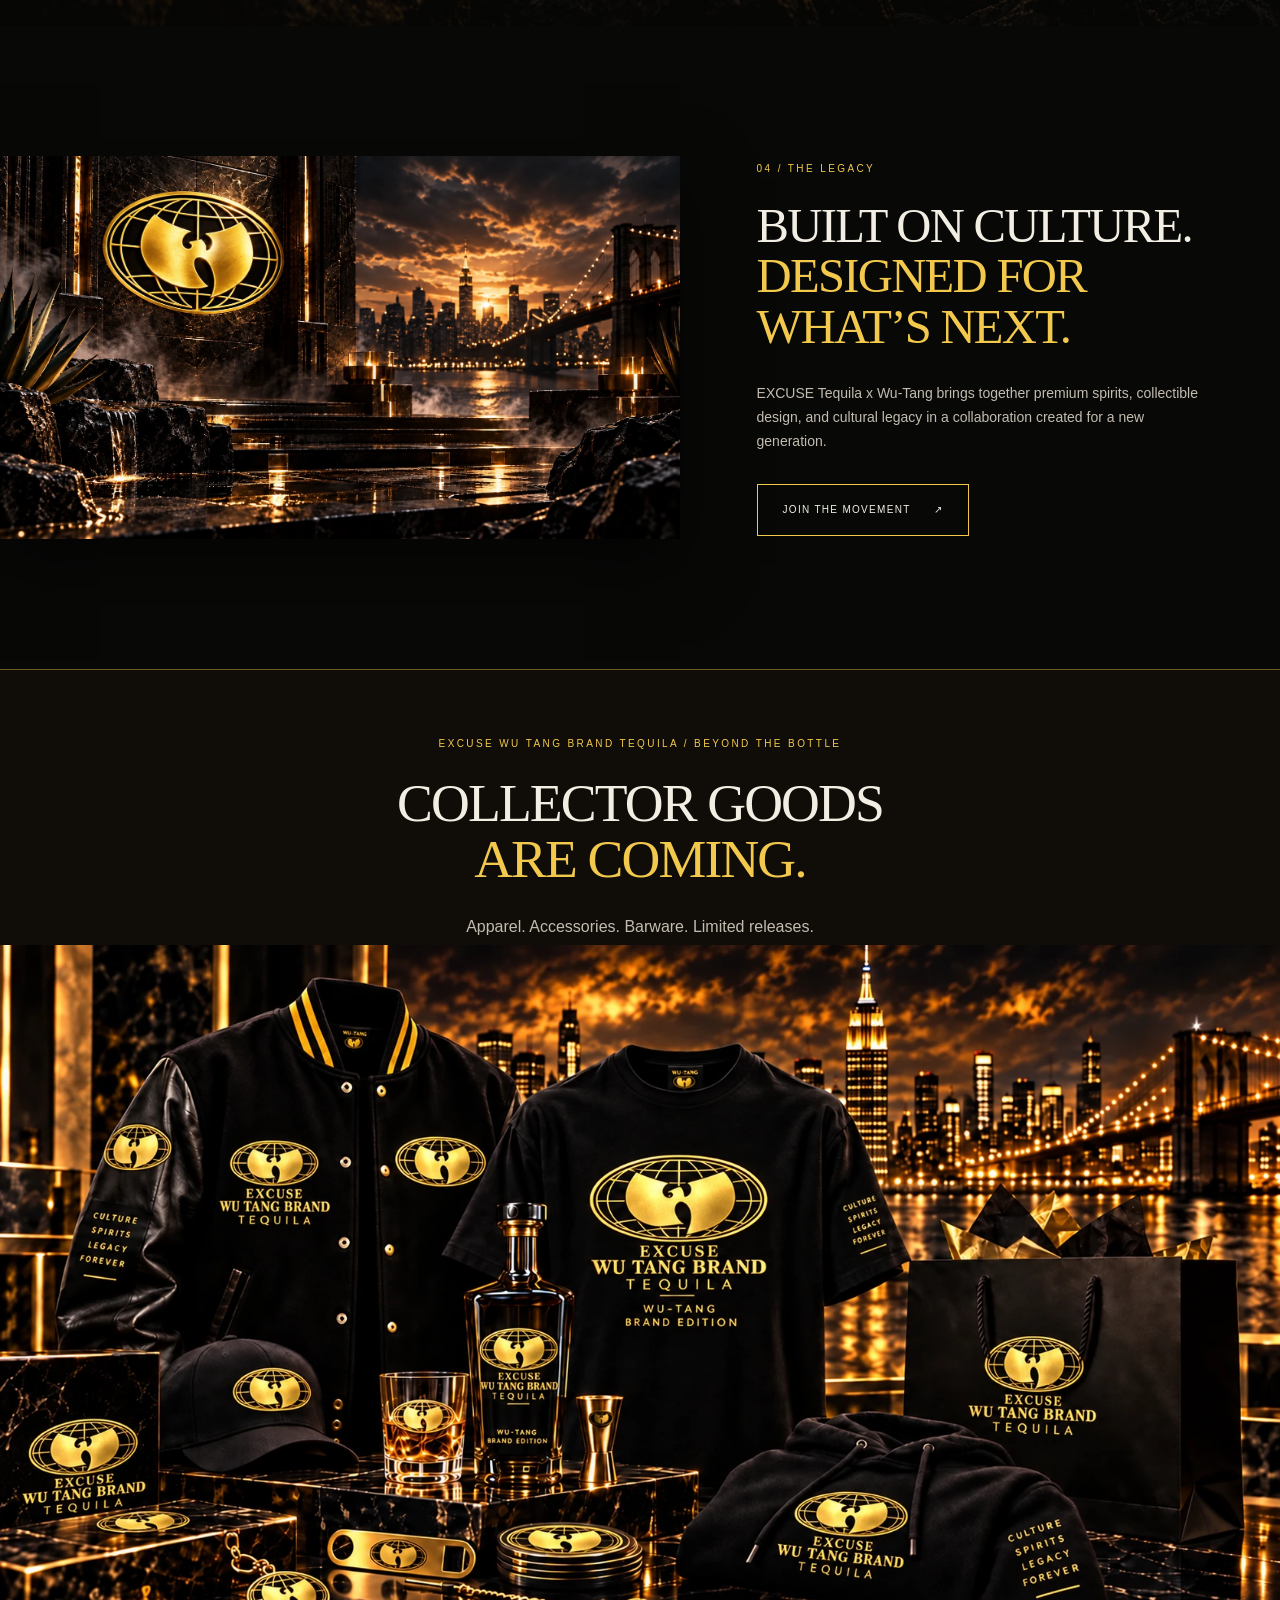
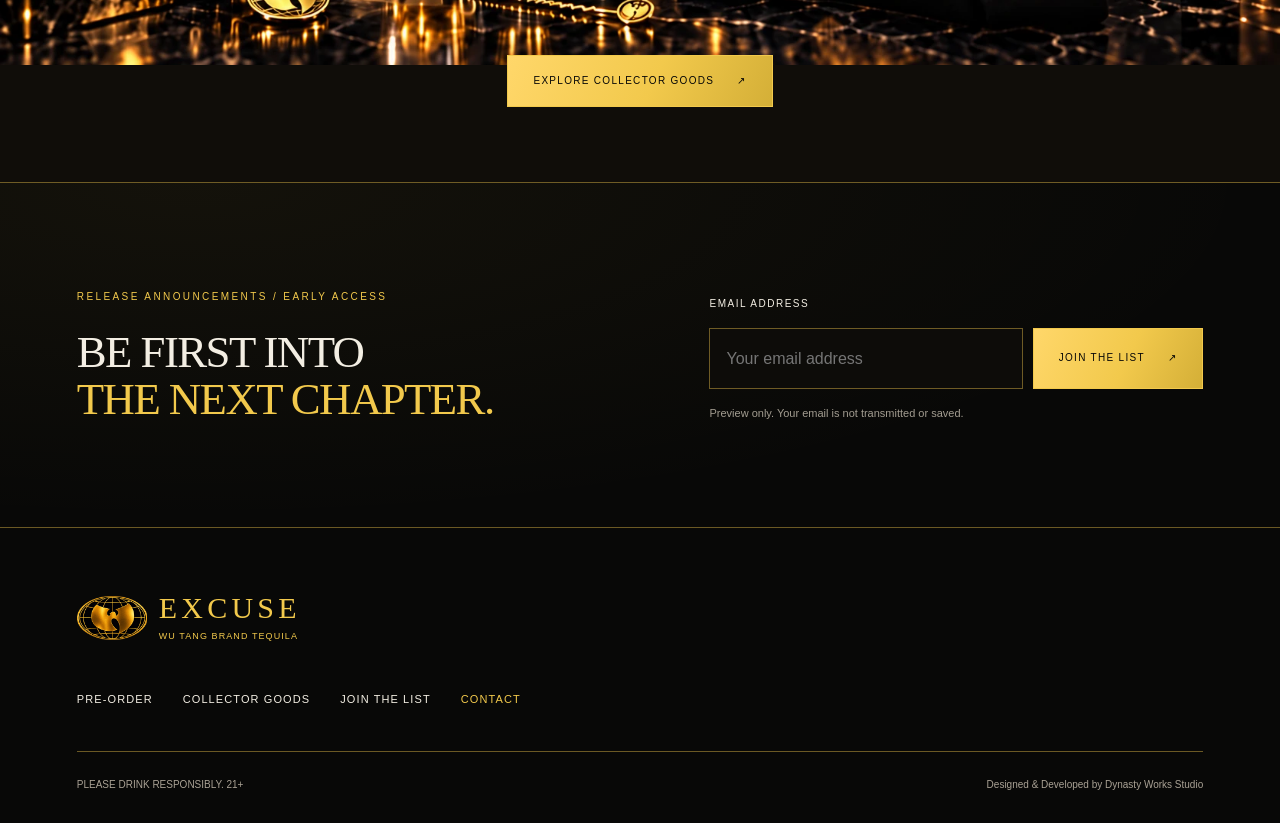
==== commit a95c1ebe: "Remove black bottle from hero and edition artwork; revise hero and Reposado copy" ====
--- a/client-revision/index.html
+++ b/client-revision/index.html
@@ -1,2 +1,2 @@
-<!doctype html><html lang="en"><head><meta charset="utf-8"><meta name="viewport" content="width=device-width,initial-scale=1"><meta name="description" content="Two expressions. One legacy. A cinematic world of culture, craft and collector design."><meta name="robots" content="noindex,nofollow"><meta property="og:title" content="EXCUSE WU TANG BRAND TEQUILA | Culture. Craft. Legacy."><meta property="og:description" content="Two expressions. One legacy. A cinematic world of culture, craft and collector design."><meta property="og:image" content="https://ernestyearby-svg.github.io/wutang-tequila-review/client-revision/assets/bright-gold/hero-desktop.webp"><meta property="og:site_name" content="EXCUSE WU TANG BRAND TEQUILA"><meta name="theme-color" content="#080807"><meta name="twitter:card" content="summary_large_image"><meta name="twitter:title" content="EXCUSE WU TANG BRAND TEQUILA | Culture. Craft. Legacy."><meta name="twitter:description" content="Two expressions. One legacy. A cinematic world of culture, craft and collector design."><title>EXCUSE WU TANG BRAND TEQUILA | Culture. Craft. Legacy.</title><link rel="icon" href="assets/bright-gold/logo-desktop.webp"><link rel="preload" as="image" href="assets/bright-gold/hero-desktop.webp"><link rel="stylesheet" href="styles.css"><script defer src="app.js"></script></head><body><a class="skip" href="#main">Skip to content</a><header class="header"><a class="brand" href="./" aria-label="EXCUSE WU TANG BRAND TEQUILA home"><img src="assets/bright-gold/logo-desktop.webp" width="160" height="101" alt="Approved Wu-Tang emblem"><span>EXCUSE<small>WU TANG BRAND TEQUILA</small></span></a><button class="menu-toggle" aria-controls="navigation" aria-expanded="false" aria-label="Open navigation"><span></span><span></span></button><nav id="navigation" aria-label="Main navigation"><a href="#collection">THE COLLECTION</a><a href="#craft">THE CRAFT</a><a href="#legacy">THE LEGACY</a><a href="collector-goods/">COLLECTOR GOODS</a><a href="#preorder">PRE-ORDER</a></nav></header><main id="main"><section id="home" class="hero immersive"><picture class="scene"><source media="(max-width:900px)" srcset="assets/bright-gold/hero-mobile-mobile.webp 900w, assets/bright-gold/hero-mobile-desktop.webp 1024w" sizes="100vw"><img src="assets/bright-gold/hero-desktop.webp" srcset="assets/bright-gold/hero-tablet.webp 1200w, assets/bright-gold/hero-desktop.webp 1672w" sizes="100vw" width="1672" height="941" alt="Collector decanter, presentation box and Brand Edition bottle on reflective obsidian" fetchpriority=high decoding="async"></picture><div class="hero-copy"><p class="eyebrow">EXCUSE WU TANG BRAND TEQUILA</p><h1>MORE THAN<br>TEQUILA.<em>IT’S A MOVEMENT.</em></h1><p class="strap">TWO EDITIONS. ONE LEGACY.</p><p class="body-copy">A collector expression and a bold brand edition, united by culture, craft, and legacy.</p><div class="actions"><a class="button" href="#preorder">PRE-ORDER <span>↗</span></a><a class="button outline" href="#collection">EXPLORE THE EDITIONS</a></div></div><div class="scene-caption"><span>100% AGAVE AZUL · CULTURE IN EVERY POUR</span><a href="#collection">DISCOVER THE COLLECTION ↓</a></div></section>
-<section id="collection" class="collection section"><div class="section-heading"><p class="eyebrow">01 / THE COLLECTION</p><h2>TWO EXPRESSIONS.<br><em>ONE LEGACY.</em></h2><p>Distinct expressions.<br>A shared cultural legacy.</p></div><div class="editions"><article class="edition"><picture class="scene"><source media="(max-width:900px)" srcset="assets/bright-gold/wu-edition-mobile.webp 900w, assets/bright-gold/wu-edition-desktop.webp 1536w" sizes="100vw"><img src="assets/bright-gold/wu-edition-desktop.webp" srcset="assets/bright-gold/wu-edition-tablet.webp 1200w, assets/bright-gold/wu-edition-desktop.webp 1536w" sizes="100vw" width="1536" height="1024" alt="THE WU EDITION" loading=lazy decoding="async"></picture><div class="edition-copy"><p class="eyebrow">LIMITED. RARE. COLLECTED.</p><h3>THE WU EDITION</h3><p>The collector expression of EXCUSE Tequila x Wu-Tang, presented in a distinctive decanter and collector presentation format.</p><button class="button outline" data-interest="WU Edition">PRE-ORDER WU EDITION<span aria-hidden="true">↗</span></button></div></article><article class="edition"><picture class="scene"><source media="(max-width:900px)" srcset="assets/bright-gold/brand-edition-mobile.webp 900w, assets/bright-gold/brand-edition-desktop.webp 1536w" sizes="100vw"><img src="assets/bright-gold/brand-edition-desktop.webp" srcset="assets/bright-gold/brand-edition-tablet.webp 1200w, assets/bright-gold/brand-edition-desktop.webp 1536w" sizes="100vw" width="1536" height="1024" alt="WU-TANG BRAND EDITION" loading=lazy decoding="async"></picture><div class="edition-copy"><p class="eyebrow">FOR THE WORLD.</p><h3>WU-TANG BRAND EDITION</h3><p>The core expression designed to bring EXCUSE Tequila x Wu-Tang to a broader audience. A new chapter in culture, craft and discovery.</p><button class="button outline" data-interest="WU-TANG Brand Edition">PRE-ORDER BRAND EDITION<span aria-hidden="true">↗</span></button></div></article></div></section><section id="preorder" class="reposado immersive"><picture class="scene"><source media="(max-width:900px)" srcset="assets/bright-gold/reposado-mobile-mobile.webp 900w, assets/bright-gold/reposado-mobile-desktop.webp 1024w" sizes="100vw"><img src="assets/bright-gold/reposado-desktop.webp" srcset="assets/bright-gold/reposado-tablet.webp 1200w, assets/bright-gold/reposado-desktop.webp 1672w" sizes="100vw" width="1672" height="941" alt="Reposado bottle and collector box overlooking the Empire State Building" loading=lazy decoding="async"></picture><div class="reposado-copy"><p class="eyebrow">02 / REPOSADO</p><h2>REPOSADO.<br><em>ROOTED IN<br>CULTURE.</em></h2><p class="strap">COMING SOON</p><p>A bold new EXCUSE Tequila expression created at the intersection of premium spirits, culture and legacy.</p><p class="micro">100% DE AGAVE AZUL</p><button class="button " data-interest="Reposado">RESERVE YOUR BOTTLE<span aria-hidden="true">↗</span></button></div></section><section id="craft" class="craft immersive"><picture class="scene"><source media="(max-width:900px)" srcset="assets/bright-gold/agave-mobile.webp 900w, assets/bright-gold/agave-desktop.webp 1672w" sizes="100vw"><img src="assets/bright-gold/agave-desktop.webp" srcset="assets/bright-gold/agave-tablet.webp 1200w, assets/bright-gold/agave-desktop.webp 1672w" sizes="100vw" width="1672" height="941" alt="Blue agave fields and volcanic stone at golden sunset" loading=lazy decoding="async"></picture><div class="craft-copy"><p class="eyebrow">03 / THE CRAFT</p><h2>CRAFTED BY NATURE.<br><em>DRIVEN BY CULTURE.</em></h2><p>100% Agave Azul. A premium tequila expression created for the next chapter of EXCUSE.</p></div></section><section id="legacy" class="legacy section"><picture class="scene"><source media="(max-width:900px)" srcset="assets/bright-gold/legacy-mobile.webp 900w, assets/bright-gold/legacy-desktop.webp 1672w" sizes="100vw"><img src="assets/bright-gold/legacy-desktop.webp" srcset="assets/bright-gold/legacy-tablet.webp 1200w, assets/bright-gold/legacy-desktop.webp 1672w" sizes="100vw" width="1672" height="941" alt="Gold-lit architecture, oval emblem and New York waterfront" loading=lazy decoding="async"></picture><div class="legacy-copy"><p class="eyebrow">04 / THE LEGACY</p><h2>BUILT ON CULTURE.<br><em>DESIGNED FOR<br>WHAT’S NEXT.</em></h2><p>EXCUSE Tequila x Wu-Tang brings together premium spirits, collectible design, and cultural legacy in a collaboration created for a new generation.</p><a class="button outline" href="#signup">JOIN THE MOVEMENT <span>↗</span></a></div></section><section class="teaser"><div class="teaser-heading"><p class="eyebrow">EXCUSE WU TANG BRAND TEQUILA / BEYOND THE BOTTLE</p><h2>COLLECTOR GOODS<br><em>ARE COMING.</em></h2><p>Apparel. Accessories. Barware. Limited releases.</p></div><picture class="scene"><source media="(max-width:900px)" srcset="assets/bright-gold/goods-campaign-mobile.webp 900w, assets/bright-gold/goods-campaign-desktop.webp 1672w" sizes="100vw"><img src="assets/bright-gold/goods-campaign-desktop.webp" srcset="assets/bright-gold/goods-campaign-tablet.webp 1200w, assets/bright-gold/goods-campaign-desktop.webp 1672w" sizes="100vw" width="1672" height="941" alt="Collector apparel, accessories and barware capsule campaign" loading=lazy decoding="async"></picture><a class="button teaser-cta" href="collector-goods/">EXPLORE COLLECTOR GOODS <span>↗</span></a></section><section id="signup" class="section signup"><div><p class="eyebrow">RELEASE ANNOUNCEMENTS / EARLY ACCESS</p><h2>BE FIRST INTO<br><em>THE NEXT CHAPTER.</em></h2></div><form id="signup-form"><label for="signup-email">EMAIL ADDRESS</label><div class="signup-row"><input id="signup-email" type="email" autocomplete="email" placeholder="Your email address" required><button class="button">JOIN THE LIST <span>↗</span></button></div><p class="preview-note">Preview only. Your email is not transmitted or saved.</p><p id="signup-status" role="status"></p></form></section></main><footer><a class="brand" href="./" aria-label="EXCUSE WU TANG BRAND TEQUILA home"><img src="assets/bright-gold/logo-desktop.webp" width="160" height="101" alt="Approved Wu-Tang emblem"><span>EXCUSE<small>WU TANG BRAND TEQUILA</small></span></a><nav aria-label="Footer"><a href="#preorder">PRE-ORDER</a><a href="collector-goods/">COLLECTOR GOODS</a><a href="#signup">JOIN THE LIST</a><button class="text-button" data-interest="General enquiry">CONTACT</button></nav><div class="footer-bottom"><span>PLEASE DRINK RESPONSIBLY. 21+</span><span>Designed &amp; Developed by Dynasty Works Studio</span></div></footer><dialog id="age-gate" aria-labelledby="age-title"><div class="age-content"><a class="brand" href="./" aria-label="EXCUSE WU TANG BRAND TEQUILA home"><img src="assets/bright-gold/logo-desktop.webp" width="160" height="101" alt="Approved Wu-Tang emblem"><span>EXCUSE<small>WU TANG BRAND TEQUILA</small></span></a><p class="eyebrow">CULTURE. CRAFT. LEGACY.</p><h2 id="age-title"><span class="welcome-line">WELCOME TO</span><span class="age-brand">EXCUSE<small>WU TANG BRAND TEQUILA</small></span></h2><p>Please confirm that you are 21 years of age or older.</p><div class="actions"><button class="button" id="age-accept">I AM 21+</button><button class="button outline" id="age-exit">EXIT</button></div><p class="responsible">PLEASE DRINK RESPONSIBLY. 21+</p></div></dialog><dialog id="interest" aria-labelledby="interest-title"><button class="close" aria-label="Close interest form">×</button><div id="interest-fields"><p class="eyebrow">RELEASE UPDATES / EARLY ACCESS</p><h2 id="interest-title">GET FIRST ACCESS.</h2><p>Register for release information and availability updates from EXCUSE WU TANG BRAND TEQUILA.</p><form id="interest-form"><div class="field-pair"><label>First Name<input name="firstName" autocomplete="given-name" required></label><label>Last Name<input name="lastName" autocomplete="family-name" required></label></div><label>Email<input name="email" type="email" autocomplete="email" required></label><label>Mobile Number <span>(optional)</span><input name="mobile" type="tel" autocomplete="tel"></label><fieldset><legend>Interested In</legend><div class="choices"><label><input type="checkbox" name="interests" value="Heavyweight Tee">Heavyweight Tee</label><label><input type="checkbox" name="interests" value="Collector Hoodie">Collector Hoodie</label><label><input type="checkbox" name="interests" value="Varsity Jacket">Varsity Jacket</label><label><input type="checkbox" name="interests" value="Premium Crewneck">Premium Crewneck</label><label><input type="checkbox" name="interests" value="Structured Cap">Structured Cap</label><label><input type="checkbox" name="interests" value="Collector Beanie">Collector Beanie</label><label><input type="checkbox" name="interests" value="Collector Duffel">Collector Duffel</label><label><input type="checkbox" name="interests" value="Barware Collection">Barware Collection</label><label><input type="checkbox" name="interests" value="Collector Box">Collector Box</label><label><input type="checkbox" name="interests" value="All Releases">All Releases</label></div></fieldset><p id="selected-interest" class="eyebrow"></p><p class="preview-note">Preview only. Your information is not transmitted or saved.</p><button class="button" type="submit">JOIN THE LIST</button></form></div><div id="interest-success" hidden role="status"><p class="eyebrow">PREVIEW CONFIRMATION</p><h2>YOU’RE ON THE LIST.</h2><p>This demonstrates the signup confirmation. Your information has not been transmitted or saved.</p><button class="button" data-close>CLOSE</button></div></dialog></body></html>+<!doctype html><html lang="en"><head><meta charset="utf-8"><meta name="viewport" content="width=device-width,initial-scale=1"><meta name="description" content="Two expressions. One legacy. A cinematic world of culture, craft and collector design."><meta name="robots" content="noindex,nofollow"><meta property="og:title" content="EXCUSE WU TANG BRAND TEQUILA | Culture. Craft. Legacy."><meta property="og:description" content="Two expressions. One legacy. A cinematic world of culture, craft and collector design."><meta property="og:image" content="https://ernestyearby-svg.github.io/wutang-tequila-review/client-revision/assets/bright-gold/hero-desktop.webp"><meta property="og:site_name" content="EXCUSE WU TANG BRAND TEQUILA"><meta name="theme-color" content="#080807"><meta name="twitter:card" content="summary_large_image"><meta name="twitter:title" content="EXCUSE WU TANG BRAND TEQUILA | Culture. Craft. Legacy."><meta name="twitter:description" content="Two expressions. One legacy. A cinematic world of culture, craft and collector design."><title>EXCUSE WU TANG BRAND TEQUILA | Culture. Craft. Legacy.</title><link rel="icon" href="assets/bright-gold/logo-desktop.webp"><link rel="preload" as="image" href="assets/bright-gold/hero-desktop.webp"><link rel="stylesheet" href="styles.css"><script defer src="app.js"></script></head><body><a class="skip" href="#main">Skip to content</a><header class="header"><a class="brand" href="./" aria-label="EXCUSE WU TANG BRAND TEQUILA home"><img src="assets/bright-gold/logo-desktop.webp" width="160" height="101" alt="Approved Wu-Tang emblem"><span>EXCUSE<small>WU TANG BRAND TEQUILA</small></span></a><button class="menu-toggle" aria-controls="navigation" aria-expanded="false" aria-label="Open navigation"><span></span><span></span></button><nav id="navigation" aria-label="Main navigation"><a href="#collection">THE COLLECTION</a><a href="#craft">THE CRAFT</a><a href="#legacy">THE LEGACY</a><a href="collector-goods/">COLLECTOR GOODS</a><a href="#preorder">PRE-ORDER</a></nav></header><main id="main"><section id="home" class="hero immersive"><picture class="scene"><source media="(max-width:900px)" srcset="assets/bright-gold/hero-mobile-mobile.webp 900w, assets/bright-gold/hero-mobile-desktop.webp 1024w" sizes="100vw"><img src="assets/bright-gold/hero-desktop.webp" srcset="assets/bright-gold/hero-tablet.webp 1200w, assets/bright-gold/hero-desktop.webp 1672w" sizes="100vw" width="1672" height="941" alt="WU Edition collector decanter and presentation box on reflective obsidian" fetchpriority=high decoding="async"></picture><div class="hero-copy"><p class="eyebrow">EXCUSE WU TANG BRAND TEQUILA</p><h1>MORE THAN<br>TEQUILA.<em>IT’S A MOVEMENT.</em></h1><p class="strap">TRUE LEGACY.</p><p class="body-copy">A collector expression and a bold brand edition, united by culture, craft, and legacy.</p><div class="actions"><a class="button" href="#preorder">PRE-ORDER <span>↗</span></a><a class="button outline" href="#collection">EXPLORE THE EDITIONS</a></div></div><div class="scene-caption"><span>100% AGAVE AZUL · CULTURE IN EVERY POUR</span><a href="#collection">DISCOVER THE COLLECTION ↓</a></div></section>
+<section id="collection" class="collection section"><div class="section-heading"><p class="eyebrow">01 / THE COLLECTION</p><h2>TWO EXPRESSIONS.<br><em>ONE LEGACY.</em></h2><p>Distinct expressions.<br>A shared cultural legacy.</p></div><div class="editions"><article class="edition"><picture class="scene"><source media="(max-width:900px)" srcset="assets/bright-gold/wu-edition-mobile.webp 900w, assets/bright-gold/wu-edition-desktop.webp 1536w" sizes="100vw"><img src="assets/bright-gold/wu-edition-desktop.webp" srcset="assets/bright-gold/wu-edition-tablet.webp 1200w, assets/bright-gold/wu-edition-desktop.webp 1536w" sizes="100vw" width="1536" height="1024" alt="THE WU EDITION" loading=lazy decoding="async"></picture><div class="edition-copy"><p class="eyebrow">LIMITED. RARE. COLLECTED.</p><h3>THE WU EDITION</h3><p>The collector expression of EXCUSE Tequila x Wu-Tang, presented in a distinctive decanter and collector presentation format.</p><button class="button outline" data-interest="WU Edition">PRE-ORDER WU EDITION<span aria-hidden="true">↗</span></button></div></article><article class="edition"><picture class="scene"><source media="(max-width:900px)" srcset="assets/bright-gold/brand-edition-mobile.webp 900w, assets/bright-gold/brand-edition-desktop.webp 1536w" sizes="100vw"><img src="assets/bright-gold/brand-edition-desktop.webp" srcset="assets/bright-gold/brand-edition-tablet.webp 1200w, assets/bright-gold/brand-edition-desktop.webp 1536w" sizes="100vw" width="1536" height="1024" alt="WU-TANG BRAND EDITION" loading=lazy decoding="async"></picture><div class="edition-copy"><p class="eyebrow">FOR THE WORLD.</p><h3>WU-TANG BRAND EDITION</h3><p>The core expression designed to bring EXCUSE Tequila x Wu-Tang to a broader audience. A new chapter in culture, craft and discovery.</p><button class="button outline" data-interest="WU-TANG Brand Edition">PRE-ORDER BRAND EDITION<span aria-hidden="true">↗</span></button></div></article></div></section><section id="preorder" class="reposado immersive"><picture class="scene"><source media="(max-width:900px)" srcset="assets/bright-gold/reposado-mobile-mobile.webp 900w, assets/bright-gold/reposado-mobile-desktop.webp 1024w" sizes="100vw"><img src="assets/bright-gold/reposado-desktop.webp" srcset="assets/bright-gold/reposado-tablet.webp 1200w, assets/bright-gold/reposado-desktop.webp 1672w" sizes="100vw" width="1672" height="941" alt="Reposado bottle and collector box overlooking the Empire State Building" loading=lazy decoding="async"></picture><div class="reposado-copy"><p class="eyebrow">02 / REPOSADO</p><h2>REPOSADO.<br><em>ROOTED IN<br>CULTURE.</em></h2><p class="strap">WELCOME TO THE WU.</p><p>A bold new EXCUSE Tequila expression created at the intersection of premium spirits, culture and legacy.</p><p class="micro">100% DE AGAVE AZUL</p><button class="button " data-interest="Reposado">RESERVE YOUR BOTTLE<span aria-hidden="true">↗</span></button></div></section><section id="craft" class="craft immersive"><picture class="scene"><source media="(max-width:900px)" srcset="assets/bright-gold/agave-mobile.webp 900w, assets/bright-gold/agave-desktop.webp 1672w" sizes="100vw"><img src="assets/bright-gold/agave-desktop.webp" srcset="assets/bright-gold/agave-tablet.webp 1200w, assets/bright-gold/agave-desktop.webp 1672w" sizes="100vw" width="1672" height="941" alt="Blue agave fields and volcanic stone at golden sunset" loading=lazy decoding="async"></picture><div class="craft-copy"><p class="eyebrow">03 / THE CRAFT</p><h2>CRAFTED BY NATURE.<br><em>DRIVEN BY CULTURE.</em></h2><p>100% Agave Azul. A premium tequila expression created for the next chapter of EXCUSE.</p></div></section><section id="legacy" class="legacy section"><picture class="scene"><source media="(max-width:900px)" srcset="assets/bright-gold/legacy-mobile.webp 900w, assets/bright-gold/legacy-desktop.webp 1672w" sizes="100vw"><img src="assets/bright-gold/legacy-desktop.webp" srcset="assets/bright-gold/legacy-tablet.webp 1200w, assets/bright-gold/legacy-desktop.webp 1672w" sizes="100vw" width="1672" height="941" alt="Gold-lit architecture, oval emblem and New York waterfront" loading=lazy decoding="async"></picture><div class="legacy-copy"><p class="eyebrow">04 / THE LEGACY</p><h2>BUILT ON CULTURE.<br><em>DESIGNED FOR<br>WHAT’S NEXT.</em></h2><p>EXCUSE Tequila x Wu-Tang brings together premium spirits, collectible design, and cultural legacy in a collaboration created for a new generation.</p><a class="button outline" href="#signup">JOIN THE MOVEMENT <span>↗</span></a></div></section><section class="teaser"><div class="teaser-heading"><p class="eyebrow">EXCUSE WU TANG BRAND TEQUILA / BEYOND THE BOTTLE</p><h2>COLLECTOR GOODS<br><em>ARE COMING.</em></h2><p>Apparel. Accessories. Barware. Limited releases.</p></div><picture class="scene"><source media="(max-width:900px)" srcset="assets/bright-gold/goods-campaign-mobile.webp 900w, assets/bright-gold/goods-campaign-desktop.webp 1672w" sizes="100vw"><img src="assets/bright-gold/goods-campaign-desktop.webp" srcset="assets/bright-gold/goods-campaign-tablet.webp 1200w, assets/bright-gold/goods-campaign-desktop.webp 1672w" sizes="100vw" width="1672" height="941" alt="Collector apparel, accessories and barware capsule campaign" loading=lazy decoding="async"></picture><a class="button teaser-cta" href="collector-goods/">EXPLORE COLLECTOR GOODS <span>↗</span></a></section><section id="signup" class="section signup"><div><p class="eyebrow">RELEASE ANNOUNCEMENTS / EARLY ACCESS</p><h2>BE FIRST INTO<br><em>THE NEXT CHAPTER.</em></h2></div><form id="signup-form"><label for="signup-email">EMAIL ADDRESS</label><div class="signup-row"><input id="signup-email" type="email" autocomplete="email" placeholder="Your email address" required><button class="button">JOIN THE LIST <span>↗</span></button></div><p class="preview-note">Preview only. Your email is not transmitted or saved.</p><p id="signup-status" role="status"></p></form></section></main><footer><a class="brand" href="./" aria-label="EXCUSE WU TANG BRAND TEQUILA home"><img src="assets/bright-gold/logo-desktop.webp" width="160" height="101" alt="Approved Wu-Tang emblem"><span>EXCUSE<small>WU TANG BRAND TEQUILA</small></span></a><nav aria-label="Footer"><a href="#preorder">PRE-ORDER</a><a href="collector-goods/">COLLECTOR GOODS</a><a href="#signup">JOIN THE LIST</a><button class="text-button" data-interest="General enquiry">CONTACT</button></nav><div class="footer-bottom"><span>PLEASE DRINK RESPONSIBLY. 21+</span><span>Designed &amp; Developed by Dynasty Works Studio</span></div></footer><dialog id="age-gate" aria-labelledby="age-title"><div class="age-content"><a class="brand" href="./" aria-label="EXCUSE WU TANG BRAND TEQUILA home"><img src="assets/bright-gold/logo-desktop.webp" width="160" height="101" alt="Approved Wu-Tang emblem"><span>EXCUSE<small>WU TANG BRAND TEQUILA</small></span></a><p class="eyebrow">CULTURE. CRAFT. LEGACY.</p><h2 id="age-title"><span class="welcome-line">WELCOME TO</span><span class="age-brand">EXCUSE<small>WU TANG BRAND TEQUILA</small></span></h2><p>Please confirm that you are 21 years of age or older.</p><div class="actions"><button class="button" id="age-accept">I AM 21+</button><button class="button outline" id="age-exit">EXIT</button></div><p class="responsible">PLEASE DRINK RESPONSIBLY. 21+</p></div></dialog><dialog id="interest" aria-labelledby="interest-title"><button class="close" aria-label="Close interest form">×</button><div id="interest-fields"><p class="eyebrow">RELEASE UPDATES / EARLY ACCESS</p><h2 id="interest-title">GET FIRST ACCESS.</h2><p>Register for release information and availability updates from EXCUSE WU TANG BRAND TEQUILA.</p><form id="interest-form"><div class="field-pair"><label>First Name<input name="firstName" autocomplete="given-name" required></label><label>Last Name<input name="lastName" autocomplete="family-name" required></label></div><label>Email<input name="email" type="email" autocomplete="email" required></label><label>Mobile Number <span>(optional)</span><input name="mobile" type="tel" autocomplete="tel"></label><fieldset><legend>Interested In</legend><div class="choices"><label><input type="checkbox" name="interests" value="Heavyweight Tee">Heavyweight Tee</label><label><input type="checkbox" name="interests" value="Collector Hoodie">Collector Hoodie</label><label><input type="checkbox" name="interests" value="Varsity Jacket">Varsity Jacket</label><label><input type="checkbox" name="interests" value="Premium Crewneck">Premium Crewneck</label><label><input type="checkbox" name="interests" value="Structured Cap">Structured Cap</label><label><input type="checkbox" name="interests" value="Collector Beanie">Collector Beanie</label><label><input type="checkbox" name="interests" value="Collector Duffel">Collector Duffel</label><label><input type="checkbox" name="interests" value="Barware Collection">Barware Collection</label><label><input type="checkbox" name="interests" value="Collector Box">Collector Box</label><label><input type="checkbox" name="interests" value="All Releases">All Releases</label></div></fieldset><p id="selected-interest" class="eyebrow"></p><p class="preview-note">Preview only. Your information is not transmitted or saved.</p><button class="button" type="submit">JOIN THE LIST</button></form></div><div id="interest-success" hidden role="status"><p class="eyebrow">PREVIEW CONFIRMATION</p><h2>YOU’RE ON THE LIST.</h2><p>This demonstrates the signup confirmation. Your information has not been transmitted or saved.</p><button class="button" data-close>CLOSE</button></div></dialog></body></html>
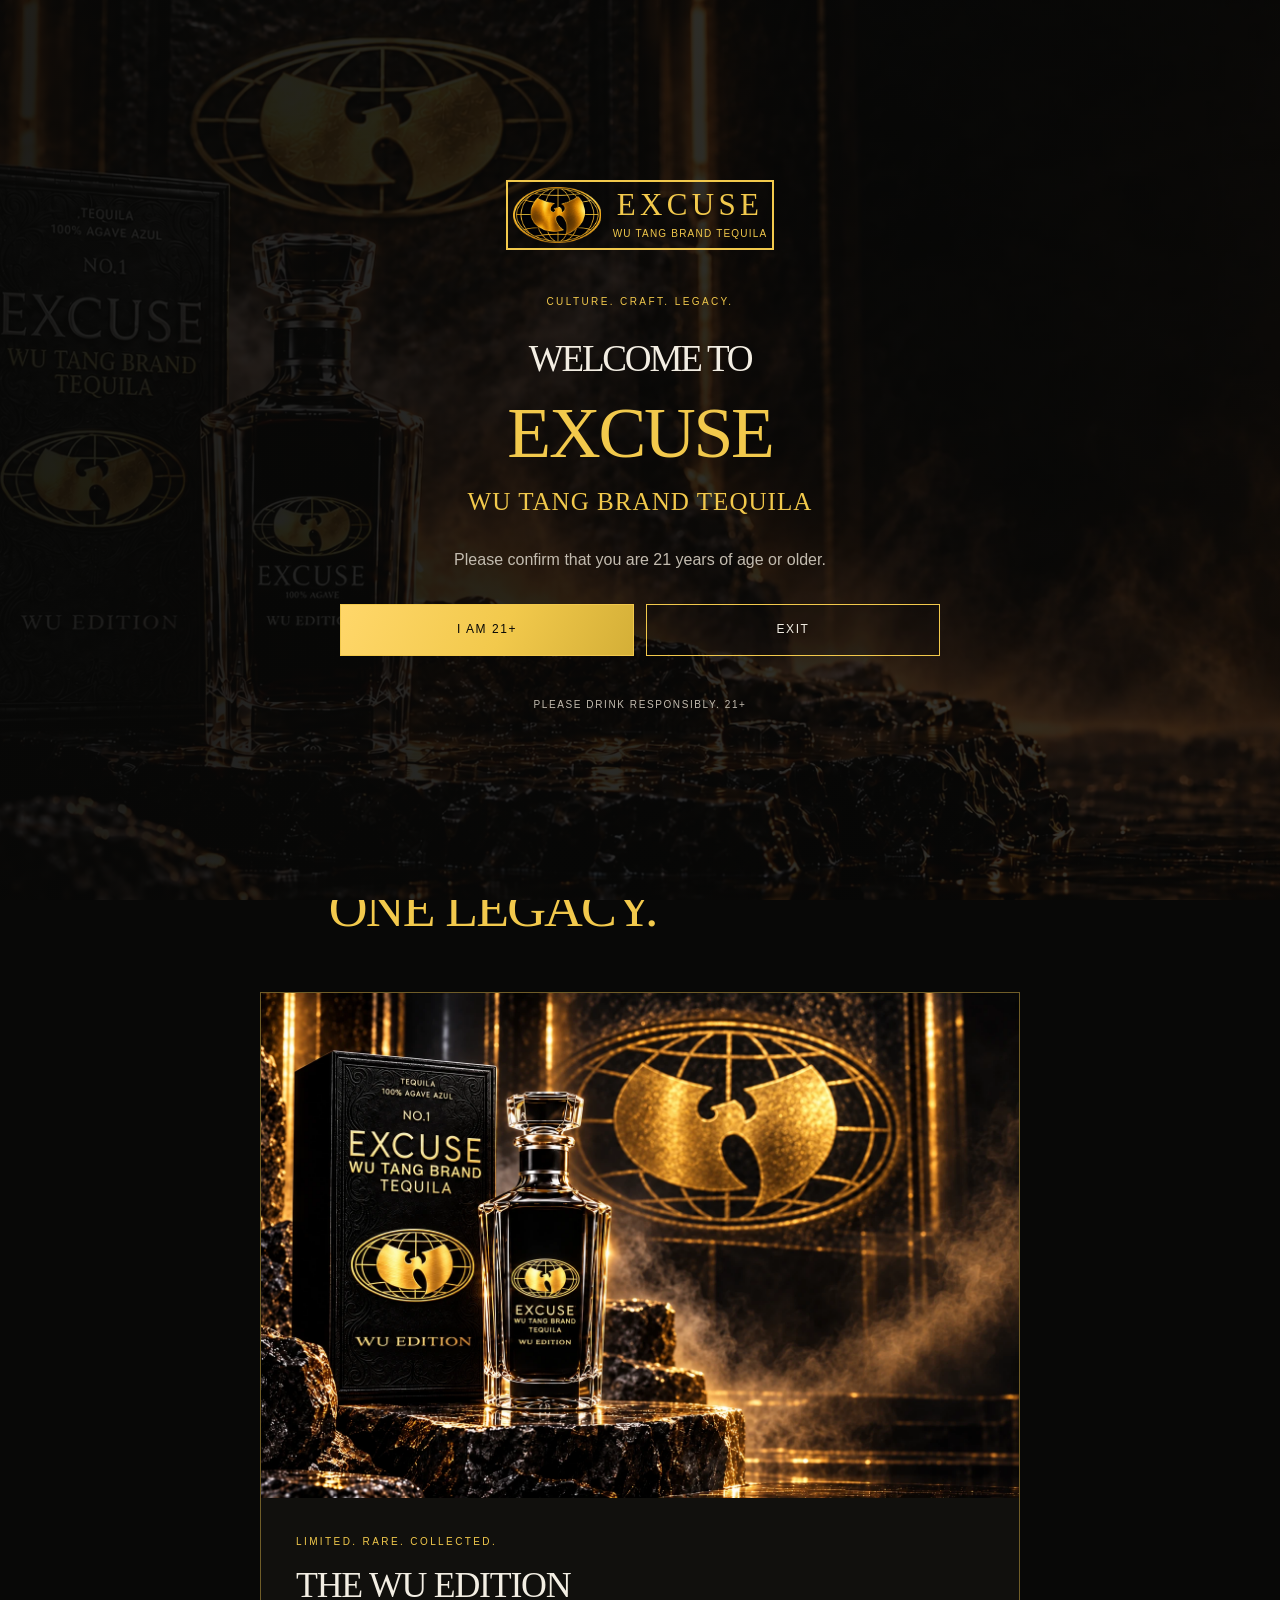
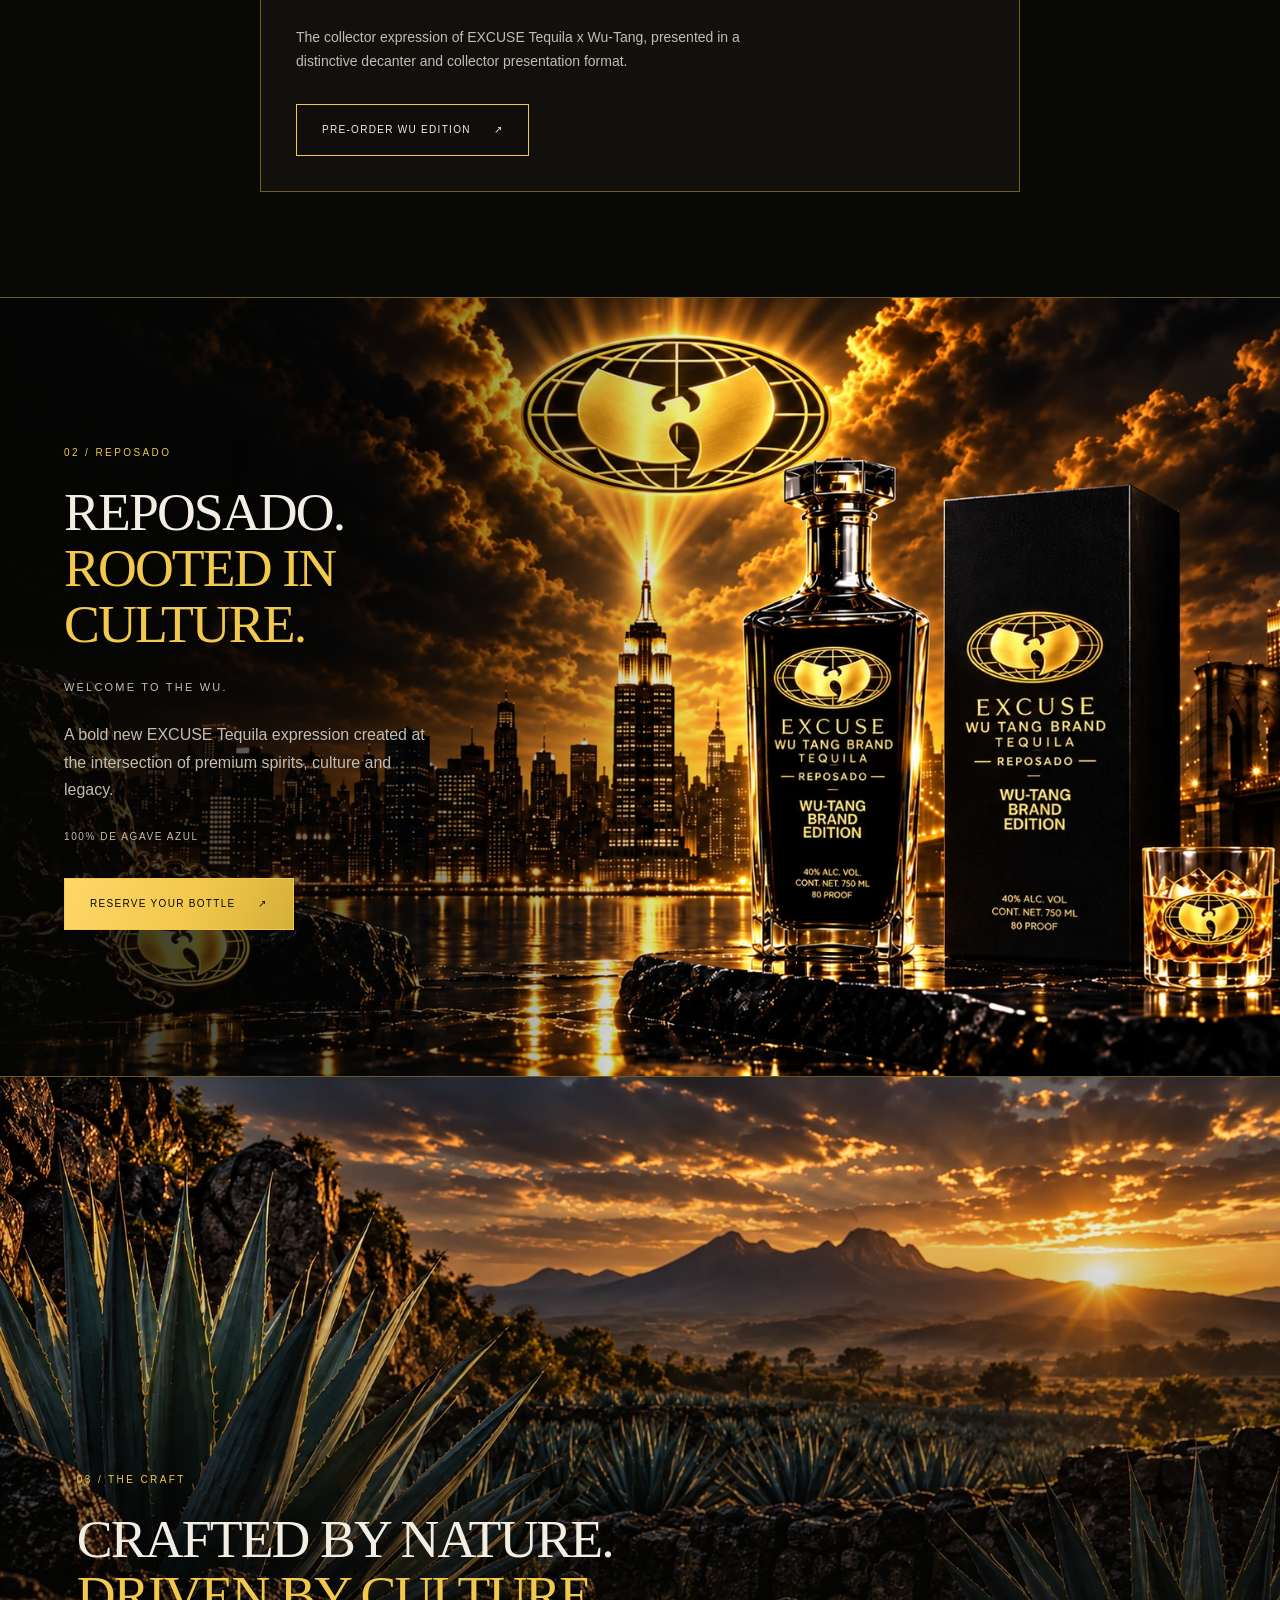
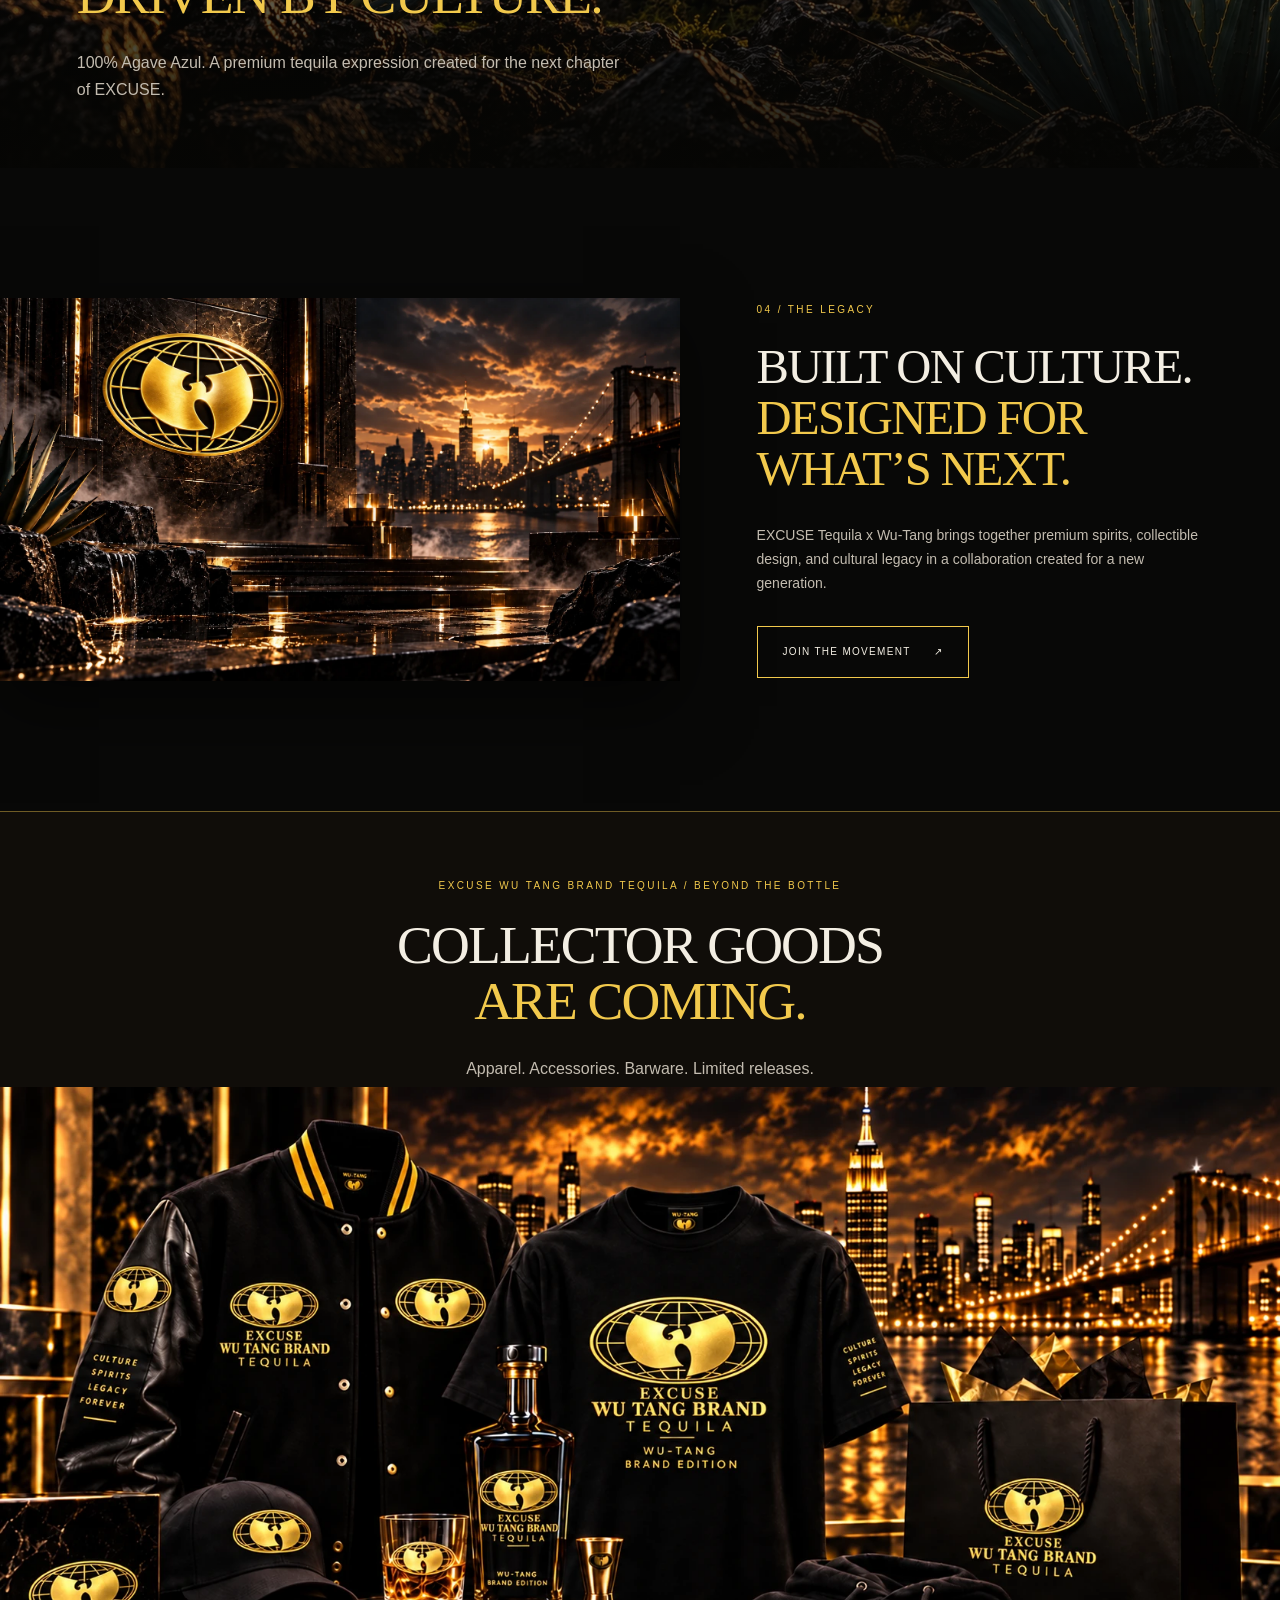
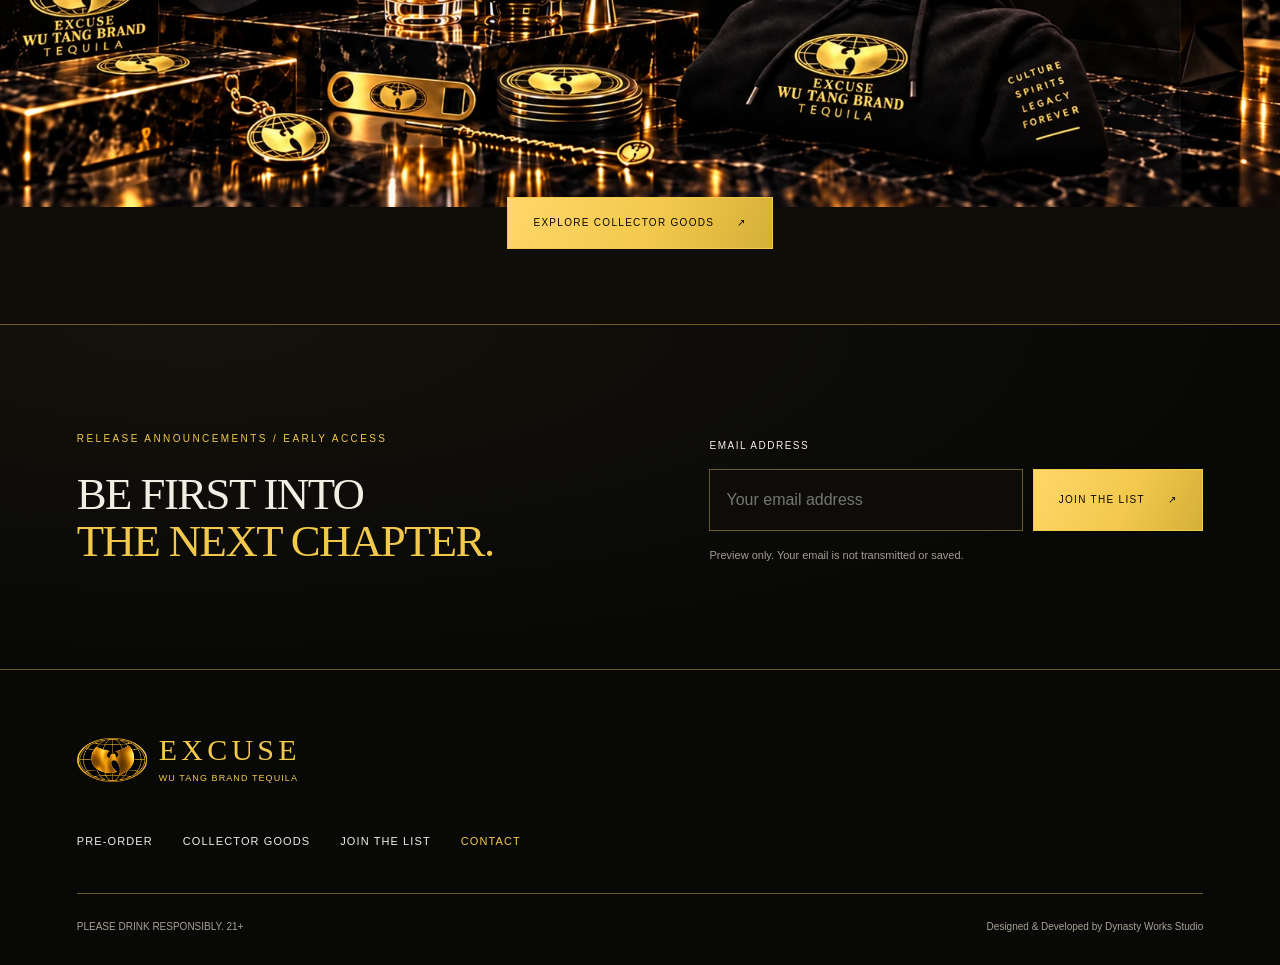
==== commit 6fdc4704: "Remove empty Brand Edition card and center remaining WU Edition" ====
--- a/client-revision/index.html
+++ b/client-revision/index.html
@@ -1,2 +1,2 @@
 <!doctype html><html lang="en"><head><meta charset="utf-8"><meta name="viewport" content="width=device-width,initial-scale=1"><meta name="description" content="Two expressions. One legacy. A cinematic world of culture, craft and collector design."><meta name="robots" content="noindex,nofollow"><meta property="og:title" content="EXCUSE WU TANG BRAND TEQUILA | Culture. Craft. Legacy."><meta property="og:description" content="Two expressions. One legacy. A cinematic world of culture, craft and collector design."><meta property="og:image" content="https://ernestyearby-svg.github.io/wutang-tequila-review/client-revision/assets/bright-gold/hero-desktop.webp"><meta property="og:site_name" content="EXCUSE WU TANG BRAND TEQUILA"><meta name="theme-color" content="#080807"><meta name="twitter:card" content="summary_large_image"><meta name="twitter:title" content="EXCUSE WU TANG BRAND TEQUILA | Culture. Craft. Legacy."><meta name="twitter:description" content="Two expressions. One legacy. A cinematic world of culture, craft and collector design."><title>EXCUSE WU TANG BRAND TEQUILA | Culture. Craft. Legacy.</title><link rel="icon" href="assets/bright-gold/logo-desktop.webp"><link rel="preload" as="image" href="assets/bright-gold/hero-desktop.webp"><link rel="stylesheet" href="styles.css"><script defer src="app.js"></script></head><body><a class="skip" href="#main">Skip to content</a><header class="header"><a class="brand" href="./" aria-label="EXCUSE WU TANG BRAND TEQUILA home"><img src="assets/bright-gold/logo-desktop.webp" width="160" height="101" alt="Approved Wu-Tang emblem"><span>EXCUSE<small>WU TANG BRAND TEQUILA</small></span></a><button class="menu-toggle" aria-controls="navigation" aria-expanded="false" aria-label="Open navigation"><span></span><span></span></button><nav id="navigation" aria-label="Main navigation"><a href="#collection">THE COLLECTION</a><a href="#craft">THE CRAFT</a><a href="#legacy">THE LEGACY</a><a href="collector-goods/">COLLECTOR GOODS</a><a href="#preorder">PRE-ORDER</a></nav></header><main id="main"><section id="home" class="hero immersive"><picture class="scene"><source media="(max-width:900px)" srcset="assets/bright-gold/hero-mobile-mobile.webp 900w, assets/bright-gold/hero-mobile-desktop.webp 1024w" sizes="100vw"><img src="assets/bright-gold/hero-desktop.webp" srcset="assets/bright-gold/hero-tablet.webp 1200w, assets/bright-gold/hero-desktop.webp 1672w" sizes="100vw" width="1672" height="941" alt="WU Edition collector decanter and presentation box on reflective obsidian" fetchpriority=high decoding="async"></picture><div class="hero-copy"><p class="eyebrow">EXCUSE WU TANG BRAND TEQUILA</p><h1>MORE THAN<br>TEQUILA.<em>IT’S A MOVEMENT.</em></h1><p class="strap">TRUE LEGACY.</p><p class="body-copy">A collector expression and a bold brand edition, united by culture, craft, and legacy.</p><div class="actions"><a class="button" href="#preorder">PRE-ORDER <span>↗</span></a><a class="button outline" href="#collection">EXPLORE THE EDITIONS</a></div></div><div class="scene-caption"><span>100% AGAVE AZUL · CULTURE IN EVERY POUR</span><a href="#collection">DISCOVER THE COLLECTION ↓</a></div></section>
-<section id="collection" class="collection section"><div class="section-heading"><p class="eyebrow">01 / THE COLLECTION</p><h2>TWO EXPRESSIONS.<br><em>ONE LEGACY.</em></h2><p>Distinct expressions.<br>A shared cultural legacy.</p></div><div class="editions"><article class="edition"><picture class="scene"><source media="(max-width:900px)" srcset="assets/bright-gold/wu-edition-mobile.webp 900w, assets/bright-gold/wu-edition-desktop.webp 1536w" sizes="100vw"><img src="assets/bright-gold/wu-edition-desktop.webp" srcset="assets/bright-gold/wu-edition-tablet.webp 1200w, assets/bright-gold/wu-edition-desktop.webp 1536w" sizes="100vw" width="1536" height="1024" alt="THE WU EDITION" loading=lazy decoding="async"></picture><div class="edition-copy"><p class="eyebrow">LIMITED. RARE. COLLECTED.</p><h3>THE WU EDITION</h3><p>The collector expression of EXCUSE Tequila x Wu-Tang, presented in a distinctive decanter and collector presentation format.</p><button class="button outline" data-interest="WU Edition">PRE-ORDER WU EDITION<span aria-hidden="true">↗</span></button></div></article><article class="edition"><picture class="scene"><source media="(max-width:900px)" srcset="assets/bright-gold/brand-edition-mobile.webp 900w, assets/bright-gold/brand-edition-desktop.webp 1536w" sizes="100vw"><img src="assets/bright-gold/brand-edition-desktop.webp" srcset="assets/bright-gold/brand-edition-tablet.webp 1200w, assets/bright-gold/brand-edition-desktop.webp 1536w" sizes="100vw" width="1536" height="1024" alt="WU-TANG BRAND EDITION" loading=lazy decoding="async"></picture><div class="edition-copy"><p class="eyebrow">FOR THE WORLD.</p><h3>WU-TANG BRAND EDITION</h3><p>The core expression designed to bring EXCUSE Tequila x Wu-Tang to a broader audience. A new chapter in culture, craft and discovery.</p><button class="button outline" data-interest="WU-TANG Brand Edition">PRE-ORDER BRAND EDITION<span aria-hidden="true">↗</span></button></div></article></div></section><section id="preorder" class="reposado immersive"><picture class="scene"><source media="(max-width:900px)" srcset="assets/bright-gold/reposado-mobile-mobile.webp 900w, assets/bright-gold/reposado-mobile-desktop.webp 1024w" sizes="100vw"><img src="assets/bright-gold/reposado-desktop.webp" srcset="assets/bright-gold/reposado-tablet.webp 1200w, assets/bright-gold/reposado-desktop.webp 1672w" sizes="100vw" width="1672" height="941" alt="Reposado bottle and collector box overlooking the Empire State Building" loading=lazy decoding="async"></picture><div class="reposado-copy"><p class="eyebrow">02 / REPOSADO</p><h2>REPOSADO.<br><em>ROOTED IN<br>CULTURE.</em></h2><p class="strap">WELCOME TO THE WU.</p><p>A bold new EXCUSE Tequila expression created at the intersection of premium spirits, culture and legacy.</p><p class="micro">100% DE AGAVE AZUL</p><button class="button " data-interest="Reposado">RESERVE YOUR BOTTLE<span aria-hidden="true">↗</span></button></div></section><section id="craft" class="craft immersive"><picture class="scene"><source media="(max-width:900px)" srcset="assets/bright-gold/agave-mobile.webp 900w, assets/bright-gold/agave-desktop.webp 1672w" sizes="100vw"><img src="assets/bright-gold/agave-desktop.webp" srcset="assets/bright-gold/agave-tablet.webp 1200w, assets/bright-gold/agave-desktop.webp 1672w" sizes="100vw" width="1672" height="941" alt="Blue agave fields and volcanic stone at golden sunset" loading=lazy decoding="async"></picture><div class="craft-copy"><p class="eyebrow">03 / THE CRAFT</p><h2>CRAFTED BY NATURE.<br><em>DRIVEN BY CULTURE.</em></h2><p>100% Agave Azul. A premium tequila expression created for the next chapter of EXCUSE.</p></div></section><section id="legacy" class="legacy section"><picture class="scene"><source media="(max-width:900px)" srcset="assets/bright-gold/legacy-mobile.webp 900w, assets/bright-gold/legacy-desktop.webp 1672w" sizes="100vw"><img src="assets/bright-gold/legacy-desktop.webp" srcset="assets/bright-gold/legacy-tablet.webp 1200w, assets/bright-gold/legacy-desktop.webp 1672w" sizes="100vw" width="1672" height="941" alt="Gold-lit architecture, oval emblem and New York waterfront" loading=lazy decoding="async"></picture><div class="legacy-copy"><p class="eyebrow">04 / THE LEGACY</p><h2>BUILT ON CULTURE.<br><em>DESIGNED FOR<br>WHAT’S NEXT.</em></h2><p>EXCUSE Tequila x Wu-Tang brings together premium spirits, collectible design, and cultural legacy in a collaboration created for a new generation.</p><a class="button outline" href="#signup">JOIN THE MOVEMENT <span>↗</span></a></div></section><section class="teaser"><div class="teaser-heading"><p class="eyebrow">EXCUSE WU TANG BRAND TEQUILA / BEYOND THE BOTTLE</p><h2>COLLECTOR GOODS<br><em>ARE COMING.</em></h2><p>Apparel. Accessories. Barware. Limited releases.</p></div><picture class="scene"><source media="(max-width:900px)" srcset="assets/bright-gold/goods-campaign-mobile.webp 900w, assets/bright-gold/goods-campaign-desktop.webp 1672w" sizes="100vw"><img src="assets/bright-gold/goods-campaign-desktop.webp" srcset="assets/bright-gold/goods-campaign-tablet.webp 1200w, assets/bright-gold/goods-campaign-desktop.webp 1672w" sizes="100vw" width="1672" height="941" alt="Collector apparel, accessories and barware capsule campaign" loading=lazy decoding="async"></picture><a class="button teaser-cta" href="collector-goods/">EXPLORE COLLECTOR GOODS <span>↗</span></a></section><section id="signup" class="section signup"><div><p class="eyebrow">RELEASE ANNOUNCEMENTS / EARLY ACCESS</p><h2>BE FIRST INTO<br><em>THE NEXT CHAPTER.</em></h2></div><form id="signup-form"><label for="signup-email">EMAIL ADDRESS</label><div class="signup-row"><input id="signup-email" type="email" autocomplete="email" placeholder="Your email address" required><button class="button">JOIN THE LIST <span>↗</span></button></div><p class="preview-note">Preview only. Your email is not transmitted or saved.</p><p id="signup-status" role="status"></p></form></section></main><footer><a class="brand" href="./" aria-label="EXCUSE WU TANG BRAND TEQUILA home"><img src="assets/bright-gold/logo-desktop.webp" width="160" height="101" alt="Approved Wu-Tang emblem"><span>EXCUSE<small>WU TANG BRAND TEQUILA</small></span></a><nav aria-label="Footer"><a href="#preorder">PRE-ORDER</a><a href="collector-goods/">COLLECTOR GOODS</a><a href="#signup">JOIN THE LIST</a><button class="text-button" data-interest="General enquiry">CONTACT</button></nav><div class="footer-bottom"><span>PLEASE DRINK RESPONSIBLY. 21+</span><span>Designed &amp; Developed by Dynasty Works Studio</span></div></footer><dialog id="age-gate" aria-labelledby="age-title"><div class="age-content"><a class="brand" href="./" aria-label="EXCUSE WU TANG BRAND TEQUILA home"><img src="assets/bright-gold/logo-desktop.webp" width="160" height="101" alt="Approved Wu-Tang emblem"><span>EXCUSE<small>WU TANG BRAND TEQUILA</small></span></a><p class="eyebrow">CULTURE. CRAFT. LEGACY.</p><h2 id="age-title"><span class="welcome-line">WELCOME TO</span><span class="age-brand">EXCUSE<small>WU TANG BRAND TEQUILA</small></span></h2><p>Please confirm that you are 21 years of age or older.</p><div class="actions"><button class="button" id="age-accept">I AM 21+</button><button class="button outline" id="age-exit">EXIT</button></div><p class="responsible">PLEASE DRINK RESPONSIBLY. 21+</p></div></dialog><dialog id="interest" aria-labelledby="interest-title"><button class="close" aria-label="Close interest form">×</button><div id="interest-fields"><p class="eyebrow">RELEASE UPDATES / EARLY ACCESS</p><h2 id="interest-title">GET FIRST ACCESS.</h2><p>Register for release information and availability updates from EXCUSE WU TANG BRAND TEQUILA.</p><form id="interest-form"><div class="field-pair"><label>First Name<input name="firstName" autocomplete="given-name" required></label><label>Last Name<input name="lastName" autocomplete="family-name" required></label></div><label>Email<input name="email" type="email" autocomplete="email" required></label><label>Mobile Number <span>(optional)</span><input name="mobile" type="tel" autocomplete="tel"></label><fieldset><legend>Interested In</legend><div class="choices"><label><input type="checkbox" name="interests" value="Heavyweight Tee">Heavyweight Tee</label><label><input type="checkbox" name="interests" value="Collector Hoodie">Collector Hoodie</label><label><input type="checkbox" name="interests" value="Varsity Jacket">Varsity Jacket</label><label><input type="checkbox" name="interests" value="Premium Crewneck">Premium Crewneck</label><label><input type="checkbox" name="interests" value="Structured Cap">Structured Cap</label><label><input type="checkbox" name="interests" value="Collector Beanie">Collector Beanie</label><label><input type="checkbox" name="interests" value="Collector Duffel">Collector Duffel</label><label><input type="checkbox" name="interests" value="Barware Collection">Barware Collection</label><label><input type="checkbox" name="interests" value="Collector Box">Collector Box</label><label><input type="checkbox" name="interests" value="All Releases">All Releases</label></div></fieldset><p id="selected-interest" class="eyebrow"></p><p class="preview-note">Preview only. Your information is not transmitted or saved.</p><button class="button" type="submit">JOIN THE LIST</button></form></div><div id="interest-success" hidden role="status"><p class="eyebrow">PREVIEW CONFIRMATION</p><h2>YOU’RE ON THE LIST.</h2><p>This demonstrates the signup confirmation. Your information has not been transmitted or saved.</p><button class="button" data-close>CLOSE</button></div></dialog></body></html>+<section id="collection" class="collection section"><div class="section-heading"><p class="eyebrow">01 / THE COLLECTION</p><h2>TWO EXPRESSIONS.<br><em>ONE LEGACY.</em></h2><p>Distinct expressions.<br>A shared cultural legacy.</p></div><div class="editions"><article class="edition"><picture class="scene"><source media="(max-width:900px)" srcset="assets/bright-gold/wu-edition-mobile.webp 900w, assets/bright-gold/wu-edition-desktop.webp 1536w" sizes="100vw"><img src="assets/bright-gold/wu-edition-desktop.webp" srcset="assets/bright-gold/wu-edition-tablet.webp 1200w, assets/bright-gold/wu-edition-desktop.webp 1536w" sizes="100vw" width="1536" height="1024" alt="THE WU EDITION" loading=lazy decoding="async"></picture><div class="edition-copy"><p class="eyebrow">LIMITED. RARE. COLLECTED.</p><h3>THE WU EDITION</h3><p>The collector expression of EXCUSE Tequila x Wu-Tang, presented in a distinctive decanter and collector presentation format.</p><button class="button outline" data-interest="WU Edition">PRE-ORDER WU EDITION<span aria-hidden="true">↗</span></button></div></article></div></section><section id="preorder" class="reposado immersive"><picture class="scene"><source media="(max-width:900px)" srcset="assets/bright-gold/reposado-mobile-mobile.webp 900w, assets/bright-gold/reposado-mobile-desktop.webp 1024w" sizes="100vw"><img src="assets/bright-gold/reposado-desktop.webp" srcset="assets/bright-gold/reposado-tablet.webp 1200w, assets/bright-gold/reposado-desktop.webp 1672w" sizes="100vw" width="1672" height="941" alt="Reposado bottle and collector box overlooking the Empire State Building" loading=lazy decoding="async"></picture><div class="reposado-copy"><p class="eyebrow">02 / REPOSADO</p><h2>REPOSADO.<br><em>ROOTED IN<br>CULTURE.</em></h2><p class="strap">WELCOME TO THE WU.</p><p>A bold new EXCUSE Tequila expression created at the intersection of premium spirits, culture and legacy.</p><p class="micro">100% DE AGAVE AZUL</p><button class="button " data-interest="Reposado">RESERVE YOUR BOTTLE<span aria-hidden="true">↗</span></button></div></section><section id="craft" class="craft immersive"><picture class="scene"><source media="(max-width:900px)" srcset="assets/bright-gold/agave-mobile.webp 900w, assets/bright-gold/agave-desktop.webp 1672w" sizes="100vw"><img src="assets/bright-gold/agave-desktop.webp" srcset="assets/bright-gold/agave-tablet.webp 1200w, assets/bright-gold/agave-desktop.webp 1672w" sizes="100vw" width="1672" height="941" alt="Blue agave fields and volcanic stone at golden sunset" loading=lazy decoding="async"></picture><div class="craft-copy"><p class="eyebrow">03 / THE CRAFT</p><h2>CRAFTED BY NATURE.<br><em>DRIVEN BY CULTURE.</em></h2><p>100% Agave Azul. A premium tequila expression created for the next chapter of EXCUSE.</p></div></section><section id="legacy" class="legacy section"><picture class="scene"><source media="(max-width:900px)" srcset="assets/bright-gold/legacy-mobile.webp 900w, assets/bright-gold/legacy-desktop.webp 1672w" sizes="100vw"><img src="assets/bright-gold/legacy-desktop.webp" srcset="assets/bright-gold/legacy-tablet.webp 1200w, assets/bright-gold/legacy-desktop.webp 1672w" sizes="100vw" width="1672" height="941" alt="Gold-lit architecture, oval emblem and New York waterfront" loading=lazy decoding="async"></picture><div class="legacy-copy"><p class="eyebrow">04 / THE LEGACY</p><h2>BUILT ON CULTURE.<br><em>DESIGNED FOR<br>WHAT’S NEXT.</em></h2><p>EXCUSE Tequila x Wu-Tang brings together premium spirits, collectible design, and cultural legacy in a collaboration created for a new generation.</p><a class="button outline" href="#signup">JOIN THE MOVEMENT <span>↗</span></a></div></section><section class="teaser"><div class="teaser-heading"><p class="eyebrow">EXCUSE WU TANG BRAND TEQUILA / BEYOND THE BOTTLE</p><h2>COLLECTOR GOODS<br><em>ARE COMING.</em></h2><p>Apparel. Accessories. Barware. Limited releases.</p></div><picture class="scene"><source media="(max-width:900px)" srcset="assets/bright-gold/goods-campaign-mobile.webp 900w, assets/bright-gold/goods-campaign-desktop.webp 1672w" sizes="100vw"><img src="assets/bright-gold/goods-campaign-desktop.webp" srcset="assets/bright-gold/goods-campaign-tablet.webp 1200w, assets/bright-gold/goods-campaign-desktop.webp 1672w" sizes="100vw" width="1672" height="941" alt="Collector apparel, accessories and barware capsule campaign" loading=lazy decoding="async"></picture><a class="button teaser-cta" href="collector-goods/">EXPLORE COLLECTOR GOODS <span>↗</span></a></section><section id="signup" class="section signup"><div><p class="eyebrow">RELEASE ANNOUNCEMENTS / EARLY ACCESS</p><h2>BE FIRST INTO<br><em>THE NEXT CHAPTER.</em></h2></div><form id="signup-form"><label for="signup-email">EMAIL ADDRESS</label><div class="signup-row"><input id="signup-email" type="email" autocomplete="email" placeholder="Your email address" required><button class="button">JOIN THE LIST <span>↗</span></button></div><p class="preview-note">Preview only. Your email is not transmitted or saved.</p><p id="signup-status" role="status"></p></form></section></main><footer><a class="brand" href="./" aria-label="EXCUSE WU TANG BRAND TEQUILA home"><img src="assets/bright-gold/logo-desktop.webp" width="160" height="101" alt="Approved Wu-Tang emblem"><span>EXCUSE<small>WU TANG BRAND TEQUILA</small></span></a><nav aria-label="Footer"><a href="#preorder">PRE-ORDER</a><a href="collector-goods/">COLLECTOR GOODS</a><a href="#signup">JOIN THE LIST</a><button class="text-button" data-interest="General enquiry">CONTACT</button></nav><div class="footer-bottom"><span>PLEASE DRINK RESPONSIBLY. 21+</span><span>Designed &amp; Developed by Dynasty Works Studio</span></div></footer><dialog id="age-gate" aria-labelledby="age-title"><div class="age-content"><a class="brand" href="./" aria-label="EXCUSE WU TANG BRAND TEQUILA home"><img src="assets/bright-gold/logo-desktop.webp" width="160" height="101" alt="Approved Wu-Tang emblem"><span>EXCUSE<small>WU TANG BRAND TEQUILA</small></span></a><p class="eyebrow">CULTURE. CRAFT. LEGACY.</p><h2 id="age-title"><span class="welcome-line">WELCOME TO</span><span class="age-brand">EXCUSE<small>WU TANG BRAND TEQUILA</small></span></h2><p>Please confirm that you are 21 years of age or older.</p><div class="actions"><button class="button" id="age-accept">I AM 21+</button><button class="button outline" id="age-exit">EXIT</button></div><p class="responsible">PLEASE DRINK RESPONSIBLY. 21+</p></div></dialog><dialog id="interest" aria-labelledby="interest-title"><button class="close" aria-label="Close interest form">×</button><div id="interest-fields"><p class="eyebrow">RELEASE UPDATES / EARLY ACCESS</p><h2 id="interest-title">GET FIRST ACCESS.</h2><p>Register for release information and availability updates from EXCUSE WU TANG BRAND TEQUILA.</p><form id="interest-form"><div class="field-pair"><label>First Name<input name="firstName" autocomplete="given-name" required></label><label>Last Name<input name="lastName" autocomplete="family-name" required></label></div><label>Email<input name="email" type="email" autocomplete="email" required></label><label>Mobile Number <span>(optional)</span><input name="mobile" type="tel" autocomplete="tel"></label><fieldset><legend>Interested In</legend><div class="choices"><label><input type="checkbox" name="interests" value="Heavyweight Tee">Heavyweight Tee</label><label><input type="checkbox" name="interests" value="Collector Hoodie">Collector Hoodie</label><label><input type="checkbox" name="interests" value="Varsity Jacket">Varsity Jacket</label><label><input type="checkbox" name="interests" value="Premium Crewneck">Premium Crewneck</label><label><input type="checkbox" name="interests" value="Structured Cap">Structured Cap</label><label><input type="checkbox" name="interests" value="Collector Beanie">Collector Beanie</label><label><input type="checkbox" name="interests" value="Collector Duffel">Collector Duffel</label><label><input type="checkbox" name="interests" value="Barware Collection">Barware Collection</label><label><input type="checkbox" name="interests" value="Collector Box">Collector Box</label><label><input type="checkbox" name="interests" value="All Releases">All Releases</label></div></fieldset><p id="selected-interest" class="eyebrow"></p><p class="preview-note">Preview only. Your information is not transmitted or saved.</p><button class="button" type="submit">JOIN THE LIST</button></form></div><div id="interest-success" hidden role="status"><p class="eyebrow">PREVIEW CONFIRMATION</p><h2>YOU’RE ON THE LIST.</h2><p>This demonstrates the signup confirmation. Your information has not been transmitted or saved.</p><button class="button" data-close>CLOSE</button></div></dialog></body></html>
--- a/client-revision/styles.css
+++ b/client-revision/styles.css
@@ -21,3 +21,6 @@
 .age-content h2{line-height:1.12;margin:28px 0}.welcome-line{display:block;font-size:.58em;margin-bottom:14px}.age-brand{display:block;color:var(--gold-bright);font-size:1.12em}.age-brand small{display:block;font:400 .35em/1.3 Georgia,serif;letter-spacing:.04em;margin-top:12px;white-space:normal}.age-content .brand span{font-size:31px}.age-content .brand small{font-size:10px}.age-content .brand img{width:88px}
 @media(max-width:1100px){.header nav{gap:14px}.header .brand span{font-size:27px}.header .brand small{font-size:8px}.header .brand img{width:61px}}
 @media(max-width:700px){.header .brand{gap:9px}.header .brand img{width:53px}.header .brand span{font-size:27px}.header .brand small{font-size:8px;letter-spacing:.08em}.header{gap:8px;padding-inline:18px}.menu-toggle{flex-shrink:0}.age-content h2{font-size:48px}.age-brand small{font-size:19px;max-width:300px;margin:12px auto 0}.age-content .brand span{font-size:29px}.age-content .brand small{font-size:8px}.age-content .brand img{width:65px}.age-content>.eyebrow{font-size:10px}.hero-copy>.eyebrow,.goods-title>.eyebrow{font-size:9px;letter-spacing:.12em}}
+
+/* Keep the remaining edition centered after removing the empty Brand Edition card. */
+.editions:has(> .edition:only-child){grid-template-columns:minmax(0,1fr);max-width:760px;margin-inline:auto}
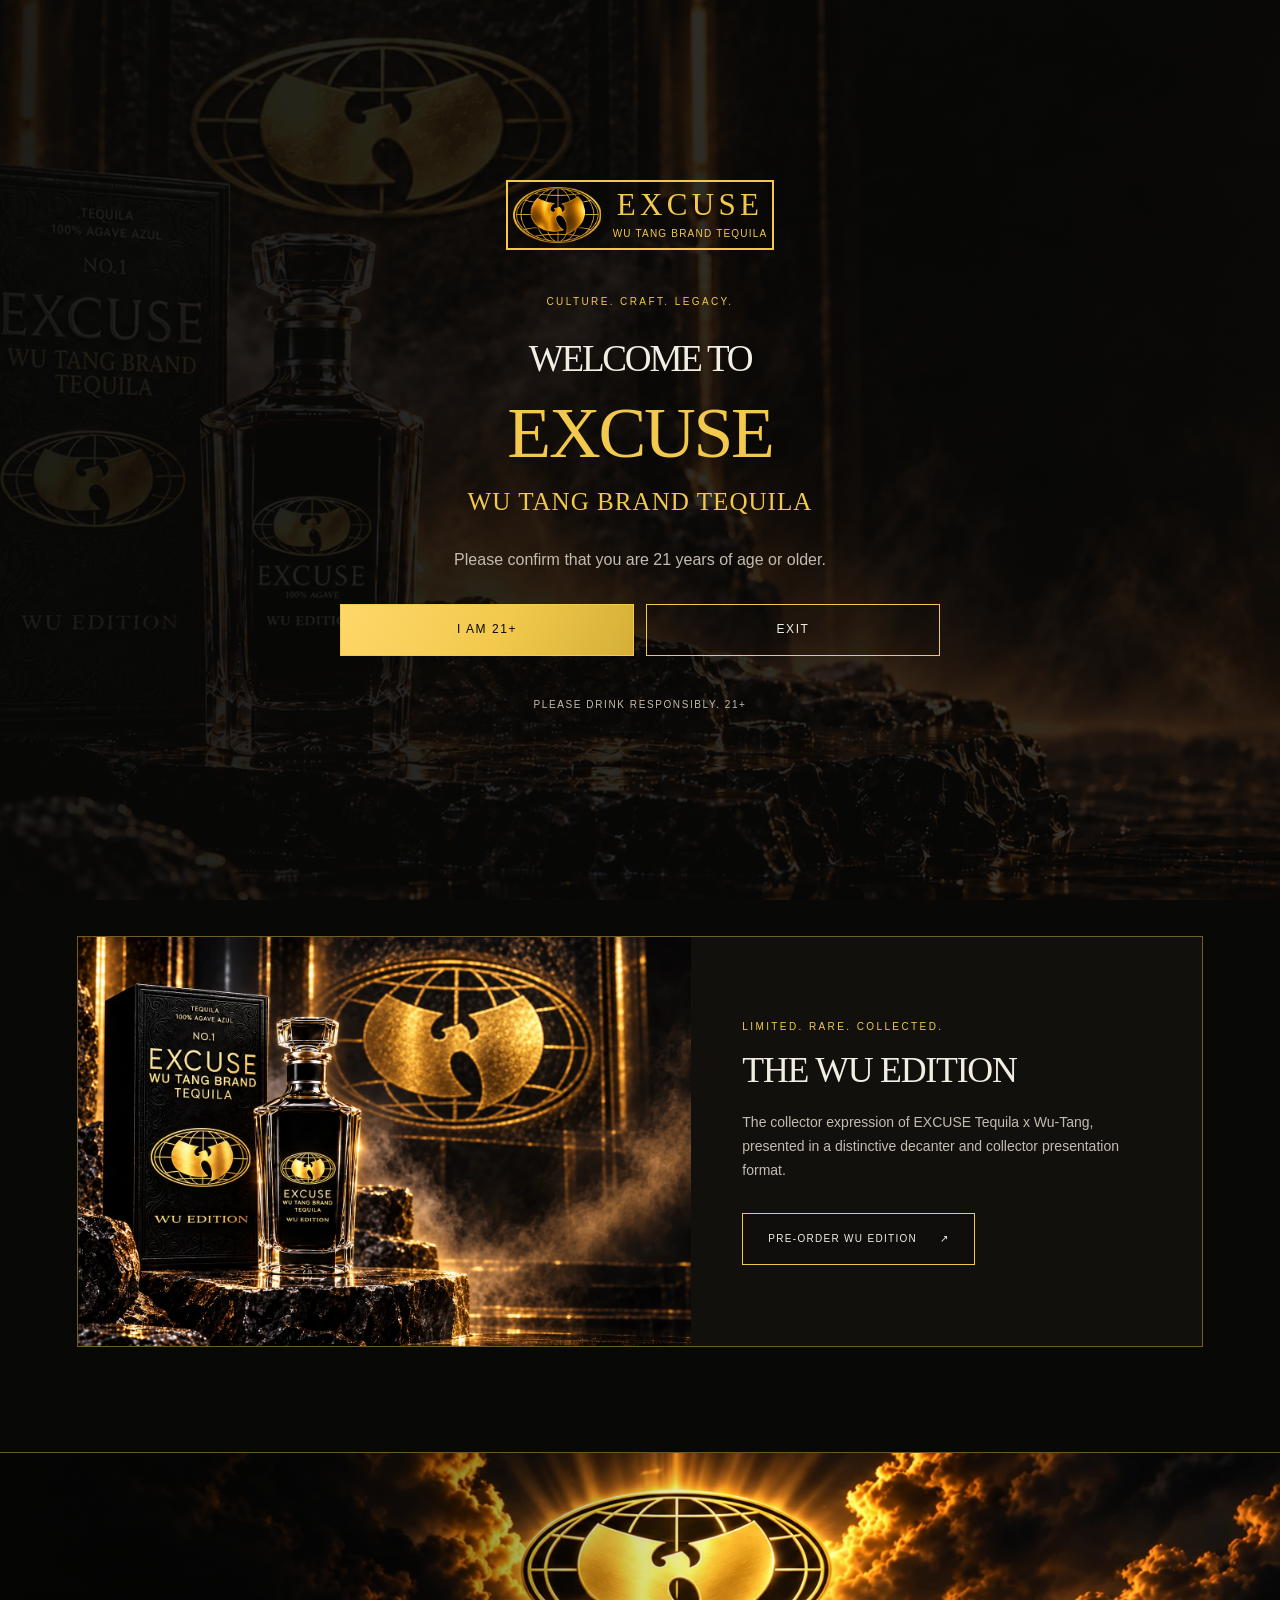
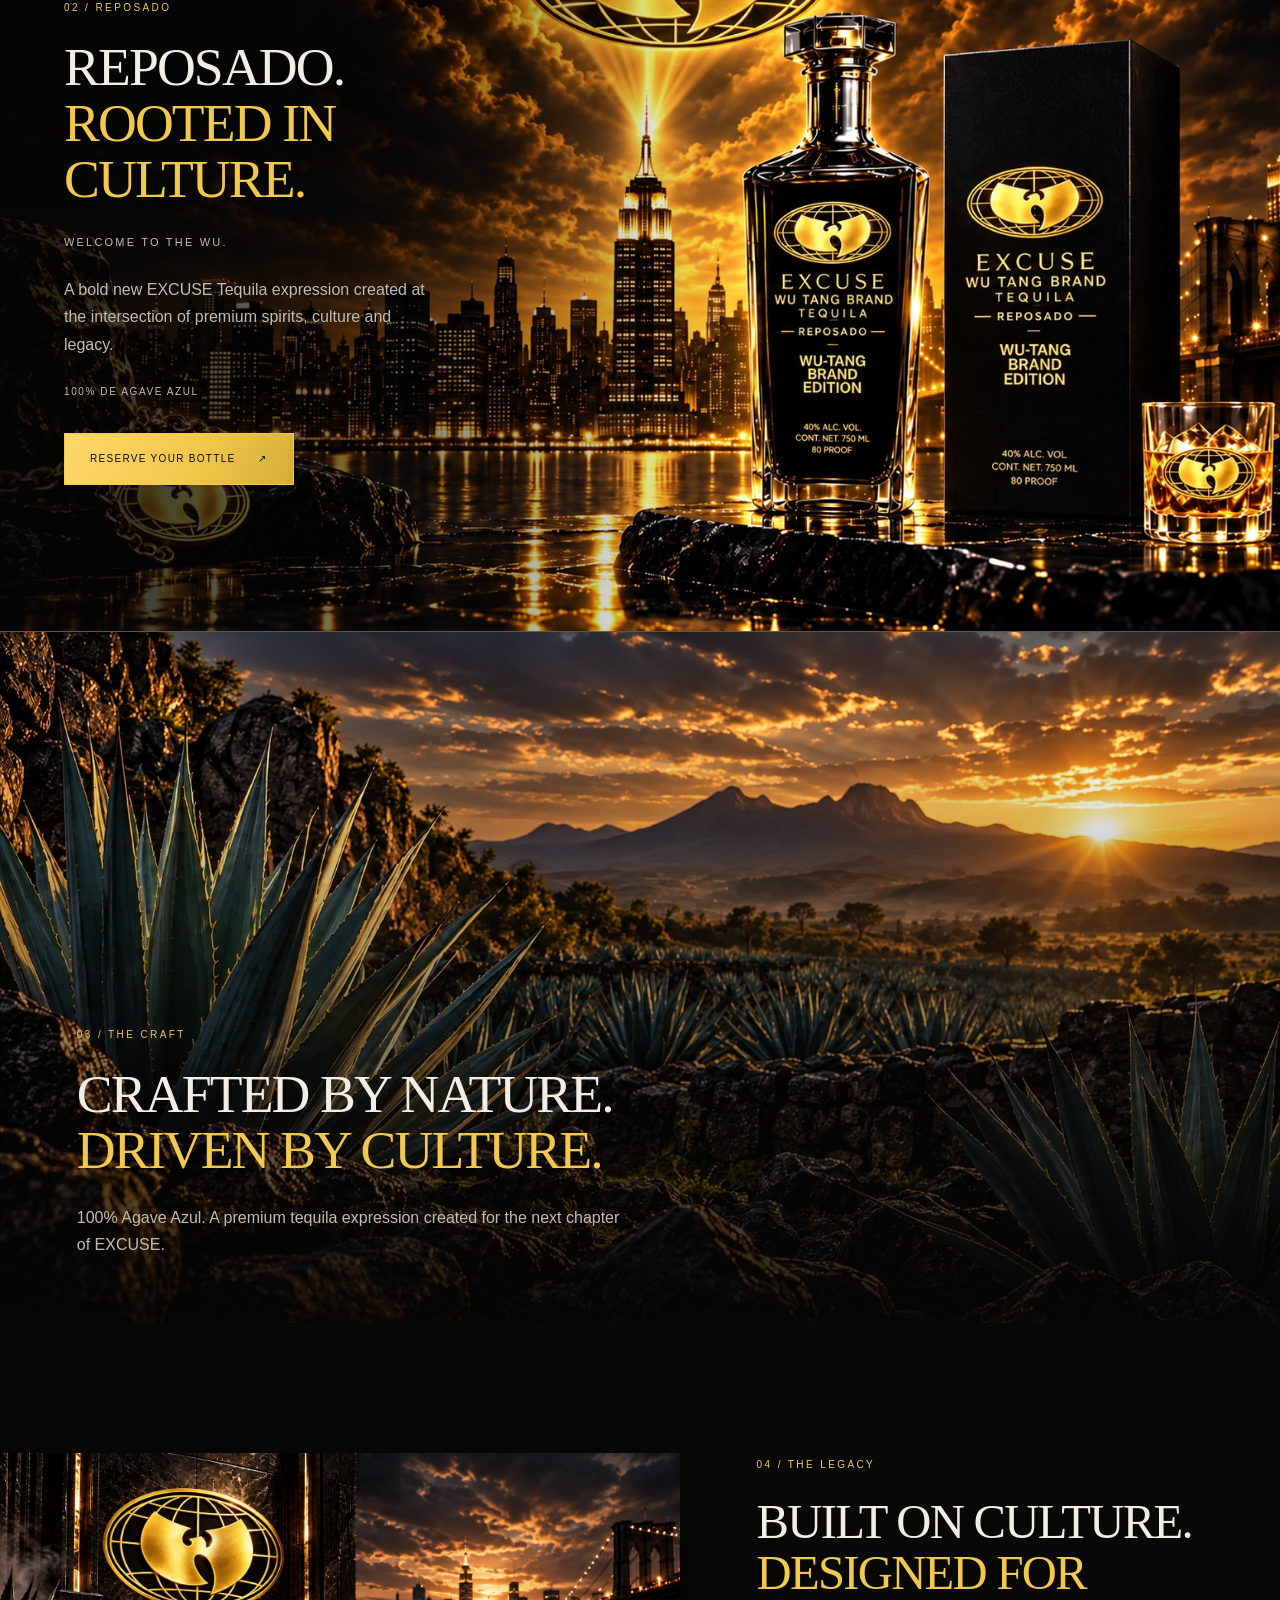
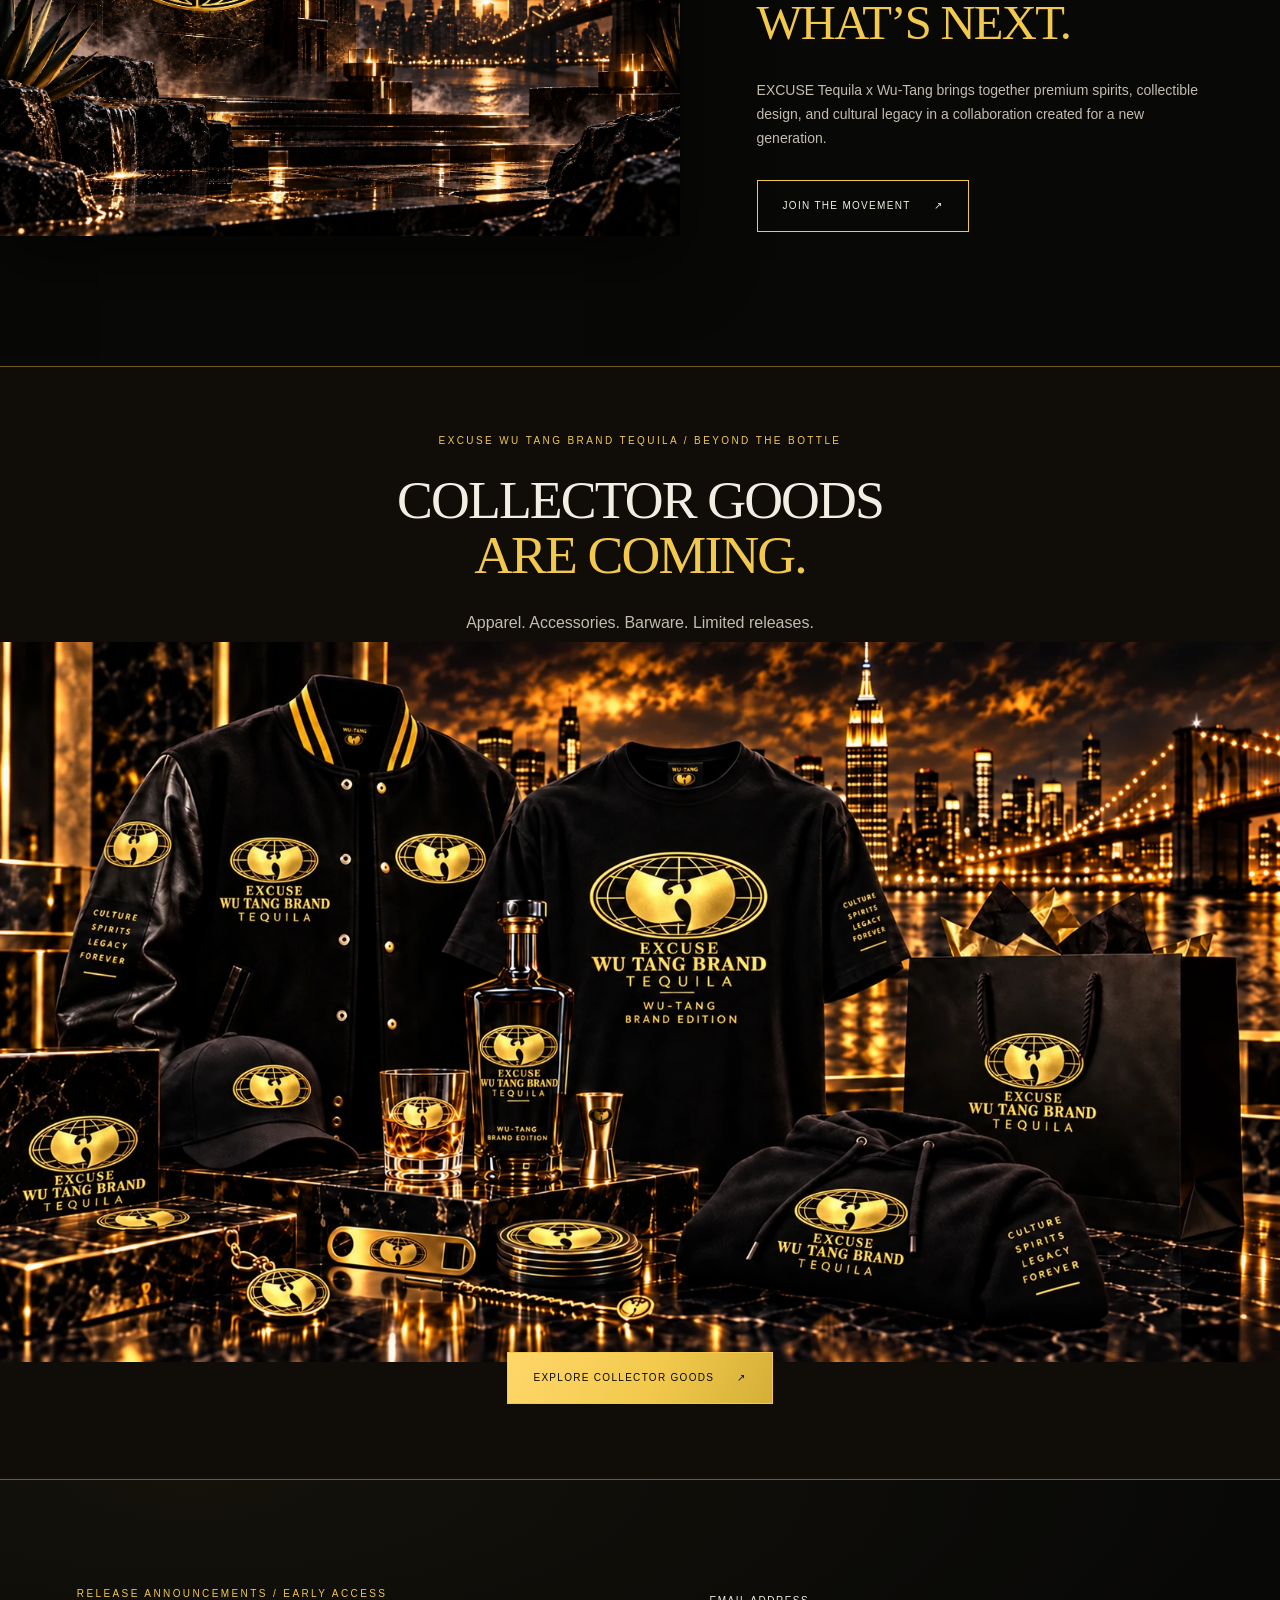
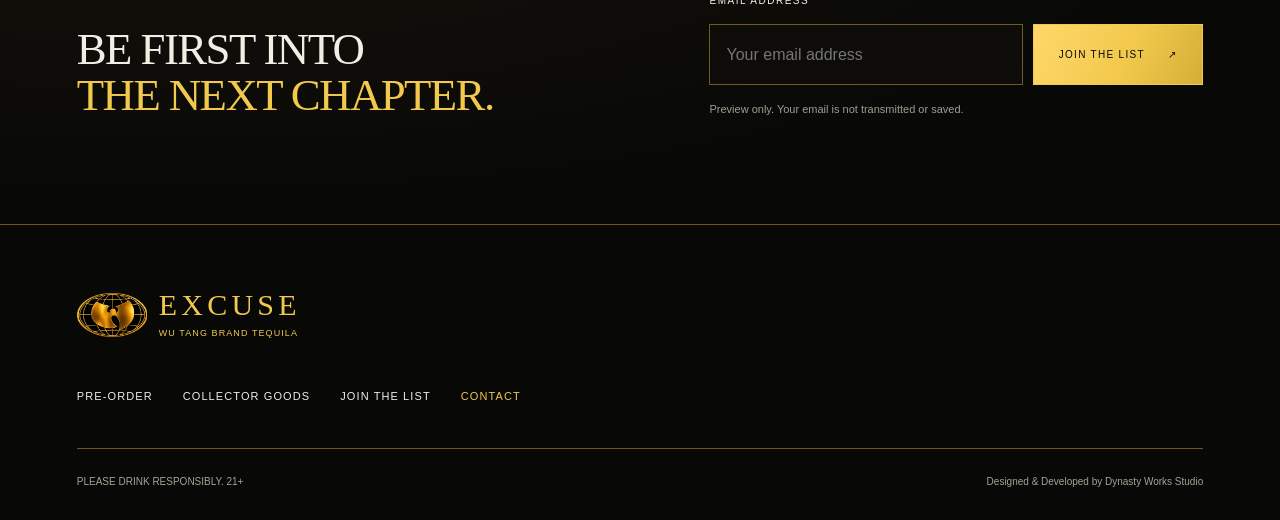
==== commit fe9d0fc1: "Reformat collection as balanced single-edition editorial feature" ====
--- a/client-revision/index.html
+++ b/client-revision/index.html
@@ -1,2 +1,2 @@
 <!doctype html><html lang="en"><head><meta charset="utf-8"><meta name="viewport" content="width=device-width,initial-scale=1"><meta name="description" content="Two expressions. One legacy. A cinematic world of culture, craft and collector design."><meta name="robots" content="noindex,nofollow"><meta property="og:title" content="EXCUSE WU TANG BRAND TEQUILA | Culture. Craft. Legacy."><meta property="og:description" content="Two expressions. One legacy. A cinematic world of culture, craft and collector design."><meta property="og:image" content="https://ernestyearby-svg.github.io/wutang-tequila-review/client-revision/assets/bright-gold/hero-desktop.webp"><meta property="og:site_name" content="EXCUSE WU TANG BRAND TEQUILA"><meta name="theme-color" content="#080807"><meta name="twitter:card" content="summary_large_image"><meta name="twitter:title" content="EXCUSE WU TANG BRAND TEQUILA | Culture. Craft. Legacy."><meta name="twitter:description" content="Two expressions. One legacy. A cinematic world of culture, craft and collector design."><title>EXCUSE WU TANG BRAND TEQUILA | Culture. Craft. Legacy.</title><link rel="icon" href="assets/bright-gold/logo-desktop.webp"><link rel="preload" as="image" href="assets/bright-gold/hero-desktop.webp"><link rel="stylesheet" href="styles.css"><script defer src="app.js"></script></head><body><a class="skip" href="#main">Skip to content</a><header class="header"><a class="brand" href="./" aria-label="EXCUSE WU TANG BRAND TEQUILA home"><img src="assets/bright-gold/logo-desktop.webp" width="160" height="101" alt="Approved Wu-Tang emblem"><span>EXCUSE<small>WU TANG BRAND TEQUILA</small></span></a><button class="menu-toggle" aria-controls="navigation" aria-expanded="false" aria-label="Open navigation"><span></span><span></span></button><nav id="navigation" aria-label="Main navigation"><a href="#collection">THE COLLECTION</a><a href="#craft">THE CRAFT</a><a href="#legacy">THE LEGACY</a><a href="collector-goods/">COLLECTOR GOODS</a><a href="#preorder">PRE-ORDER</a></nav></header><main id="main"><section id="home" class="hero immersive"><picture class="scene"><source media="(max-width:900px)" srcset="assets/bright-gold/hero-mobile-mobile.webp 900w, assets/bright-gold/hero-mobile-desktop.webp 1024w" sizes="100vw"><img src="assets/bright-gold/hero-desktop.webp" srcset="assets/bright-gold/hero-tablet.webp 1200w, assets/bright-gold/hero-desktop.webp 1672w" sizes="100vw" width="1672" height="941" alt="WU Edition collector decanter and presentation box on reflective obsidian" fetchpriority=high decoding="async"></picture><div class="hero-copy"><p class="eyebrow">EXCUSE WU TANG BRAND TEQUILA</p><h1>MORE THAN<br>TEQUILA.<em>IT’S A MOVEMENT.</em></h1><p class="strap">TRUE LEGACY.</p><p class="body-copy">A collector expression and a bold brand edition, united by culture, craft, and legacy.</p><div class="actions"><a class="button" href="#preorder">PRE-ORDER <span>↗</span></a><a class="button outline" href="#collection">EXPLORE THE EDITIONS</a></div></div><div class="scene-caption"><span>100% AGAVE AZUL · CULTURE IN EVERY POUR</span><a href="#collection">DISCOVER THE COLLECTION ↓</a></div></section>
-<section id="collection" class="collection section"><div class="section-heading"><p class="eyebrow">01 / THE COLLECTION</p><h2>TWO EXPRESSIONS.<br><em>ONE LEGACY.</em></h2><p>Distinct expressions.<br>A shared cultural legacy.</p></div><div class="editions"><article class="edition"><picture class="scene"><source media="(max-width:900px)" srcset="assets/bright-gold/wu-edition-mobile.webp 900w, assets/bright-gold/wu-edition-desktop.webp 1536w" sizes="100vw"><img src="assets/bright-gold/wu-edition-desktop.webp" srcset="assets/bright-gold/wu-edition-tablet.webp 1200w, assets/bright-gold/wu-edition-desktop.webp 1536w" sizes="100vw" width="1536" height="1024" alt="THE WU EDITION" loading=lazy decoding="async"></picture><div class="edition-copy"><p class="eyebrow">LIMITED. RARE. COLLECTED.</p><h3>THE WU EDITION</h3><p>The collector expression of EXCUSE Tequila x Wu-Tang, presented in a distinctive decanter and collector presentation format.</p><button class="button outline" data-interest="WU Edition">PRE-ORDER WU EDITION<span aria-hidden="true">↗</span></button></div></article></div></section><section id="preorder" class="reposado immersive"><picture class="scene"><source media="(max-width:900px)" srcset="assets/bright-gold/reposado-mobile-mobile.webp 900w, assets/bright-gold/reposado-mobile-desktop.webp 1024w" sizes="100vw"><img src="assets/bright-gold/reposado-desktop.webp" srcset="assets/bright-gold/reposado-tablet.webp 1200w, assets/bright-gold/reposado-desktop.webp 1672w" sizes="100vw" width="1672" height="941" alt="Reposado bottle and collector box overlooking the Empire State Building" loading=lazy decoding="async"></picture><div class="reposado-copy"><p class="eyebrow">02 / REPOSADO</p><h2>REPOSADO.<br><em>ROOTED IN<br>CULTURE.</em></h2><p class="strap">WELCOME TO THE WU.</p><p>A bold new EXCUSE Tequila expression created at the intersection of premium spirits, culture and legacy.</p><p class="micro">100% DE AGAVE AZUL</p><button class="button " data-interest="Reposado">RESERVE YOUR BOTTLE<span aria-hidden="true">↗</span></button></div></section><section id="craft" class="craft immersive"><picture class="scene"><source media="(max-width:900px)" srcset="assets/bright-gold/agave-mobile.webp 900w, assets/bright-gold/agave-desktop.webp 1672w" sizes="100vw"><img src="assets/bright-gold/agave-desktop.webp" srcset="assets/bright-gold/agave-tablet.webp 1200w, assets/bright-gold/agave-desktop.webp 1672w" sizes="100vw" width="1672" height="941" alt="Blue agave fields and volcanic stone at golden sunset" loading=lazy decoding="async"></picture><div class="craft-copy"><p class="eyebrow">03 / THE CRAFT</p><h2>CRAFTED BY NATURE.<br><em>DRIVEN BY CULTURE.</em></h2><p>100% Agave Azul. A premium tequila expression created for the next chapter of EXCUSE.</p></div></section><section id="legacy" class="legacy section"><picture class="scene"><source media="(max-width:900px)" srcset="assets/bright-gold/legacy-mobile.webp 900w, assets/bright-gold/legacy-desktop.webp 1672w" sizes="100vw"><img src="assets/bright-gold/legacy-desktop.webp" srcset="assets/bright-gold/legacy-tablet.webp 1200w, assets/bright-gold/legacy-desktop.webp 1672w" sizes="100vw" width="1672" height="941" alt="Gold-lit architecture, oval emblem and New York waterfront" loading=lazy decoding="async"></picture><div class="legacy-copy"><p class="eyebrow">04 / THE LEGACY</p><h2>BUILT ON CULTURE.<br><em>DESIGNED FOR<br>WHAT’S NEXT.</em></h2><p>EXCUSE Tequila x Wu-Tang brings together premium spirits, collectible design, and cultural legacy in a collaboration created for a new generation.</p><a class="button outline" href="#signup">JOIN THE MOVEMENT <span>↗</span></a></div></section><section class="teaser"><div class="teaser-heading"><p class="eyebrow">EXCUSE WU TANG BRAND TEQUILA / BEYOND THE BOTTLE</p><h2>COLLECTOR GOODS<br><em>ARE COMING.</em></h2><p>Apparel. Accessories. Barware. Limited releases.</p></div><picture class="scene"><source media="(max-width:900px)" srcset="assets/bright-gold/goods-campaign-mobile.webp 900w, assets/bright-gold/goods-campaign-desktop.webp 1672w" sizes="100vw"><img src="assets/bright-gold/goods-campaign-desktop.webp" srcset="assets/bright-gold/goods-campaign-tablet.webp 1200w, assets/bright-gold/goods-campaign-desktop.webp 1672w" sizes="100vw" width="1672" height="941" alt="Collector apparel, accessories and barware capsule campaign" loading=lazy decoding="async"></picture><a class="button teaser-cta" href="collector-goods/">EXPLORE COLLECTOR GOODS <span>↗</span></a></section><section id="signup" class="section signup"><div><p class="eyebrow">RELEASE ANNOUNCEMENTS / EARLY ACCESS</p><h2>BE FIRST INTO<br><em>THE NEXT CHAPTER.</em></h2></div><form id="signup-form"><label for="signup-email">EMAIL ADDRESS</label><div class="signup-row"><input id="signup-email" type="email" autocomplete="email" placeholder="Your email address" required><button class="button">JOIN THE LIST <span>↗</span></button></div><p class="preview-note">Preview only. Your email is not transmitted or saved.</p><p id="signup-status" role="status"></p></form></section></main><footer><a class="brand" href="./" aria-label="EXCUSE WU TANG BRAND TEQUILA home"><img src="assets/bright-gold/logo-desktop.webp" width="160" height="101" alt="Approved Wu-Tang emblem"><span>EXCUSE<small>WU TANG BRAND TEQUILA</small></span></a><nav aria-label="Footer"><a href="#preorder">PRE-ORDER</a><a href="collector-goods/">COLLECTOR GOODS</a><a href="#signup">JOIN THE LIST</a><button class="text-button" data-interest="General enquiry">CONTACT</button></nav><div class="footer-bottom"><span>PLEASE DRINK RESPONSIBLY. 21+</span><span>Designed &amp; Developed by Dynasty Works Studio</span></div></footer><dialog id="age-gate" aria-labelledby="age-title"><div class="age-content"><a class="brand" href="./" aria-label="EXCUSE WU TANG BRAND TEQUILA home"><img src="assets/bright-gold/logo-desktop.webp" width="160" height="101" alt="Approved Wu-Tang emblem"><span>EXCUSE<small>WU TANG BRAND TEQUILA</small></span></a><p class="eyebrow">CULTURE. CRAFT. LEGACY.</p><h2 id="age-title"><span class="welcome-line">WELCOME TO</span><span class="age-brand">EXCUSE<small>WU TANG BRAND TEQUILA</small></span></h2><p>Please confirm that you are 21 years of age or older.</p><div class="actions"><button class="button" id="age-accept">I AM 21+</button><button class="button outline" id="age-exit">EXIT</button></div><p class="responsible">PLEASE DRINK RESPONSIBLY. 21+</p></div></dialog><dialog id="interest" aria-labelledby="interest-title"><button class="close" aria-label="Close interest form">×</button><div id="interest-fields"><p class="eyebrow">RELEASE UPDATES / EARLY ACCESS</p><h2 id="interest-title">GET FIRST ACCESS.</h2><p>Register for release information and availability updates from EXCUSE WU TANG BRAND TEQUILA.</p><form id="interest-form"><div class="field-pair"><label>First Name<input name="firstName" autocomplete="given-name" required></label><label>Last Name<input name="lastName" autocomplete="family-name" required></label></div><label>Email<input name="email" type="email" autocomplete="email" required></label><label>Mobile Number <span>(optional)</span><input name="mobile" type="tel" autocomplete="tel"></label><fieldset><legend>Interested In</legend><div class="choices"><label><input type="checkbox" name="interests" value="Heavyweight Tee">Heavyweight Tee</label><label><input type="checkbox" name="interests" value="Collector Hoodie">Collector Hoodie</label><label><input type="checkbox" name="interests" value="Varsity Jacket">Varsity Jacket</label><label><input type="checkbox" name="interests" value="Premium Crewneck">Premium Crewneck</label><label><input type="checkbox" name="interests" value="Structured Cap">Structured Cap</label><label><input type="checkbox" name="interests" value="Collector Beanie">Collector Beanie</label><label><input type="checkbox" name="interests" value="Collector Duffel">Collector Duffel</label><label><input type="checkbox" name="interests" value="Barware Collection">Barware Collection</label><label><input type="checkbox" name="interests" value="Collector Box">Collector Box</label><label><input type="checkbox" name="interests" value="All Releases">All Releases</label></div></fieldset><p id="selected-interest" class="eyebrow"></p><p class="preview-note">Preview only. Your information is not transmitted or saved.</p><button class="button" type="submit">JOIN THE LIST</button></form></div><div id="interest-success" hidden role="status"><p class="eyebrow">PREVIEW CONFIRMATION</p><h2>YOU’RE ON THE LIST.</h2><p>This demonstrates the signup confirmation. Your information has not been transmitted or saved.</p><button class="button" data-close>CLOSE</button></div></dialog></body></html>+<section id="collection" class="collection section"><div class="section-heading"><p class="eyebrow">01 / THE COLLECTION</p><h2><em>TRUE LEGACY.</em></h2><p>The collector expression.<br>Culture. Craft. Legacy.</p></div><div class="editions"><article class="edition"><picture class="scene"><source media="(max-width:900px)" srcset="assets/bright-gold/wu-edition-mobile.webp 900w, assets/bright-gold/wu-edition-desktop.webp 1536w" sizes="100vw"><img src="assets/bright-gold/wu-edition-desktop.webp" srcset="assets/bright-gold/wu-edition-tablet.webp 1200w, assets/bright-gold/wu-edition-desktop.webp 1536w" sizes="100vw" width="1536" height="1024" alt="THE WU EDITION" loading=lazy decoding="async"></picture><div class="edition-copy"><p class="eyebrow">LIMITED. RARE. COLLECTED.</p><h3>THE WU EDITION</h3><p>The collector expression of EXCUSE Tequila x Wu-Tang, presented in a distinctive decanter and collector presentation format.</p><button class="button outline" data-interest="WU Edition">PRE-ORDER WU EDITION<span aria-hidden="true">↗</span></button></div></article></div></section><section id="preorder" class="reposado immersive"><picture class="scene"><source media="(max-width:900px)" srcset="assets/bright-gold/reposado-mobile-mobile.webp 900w, assets/bright-gold/reposado-mobile-desktop.webp 1024w" sizes="100vw"><img src="assets/bright-gold/reposado-desktop.webp" srcset="assets/bright-gold/reposado-tablet.webp 1200w, assets/bright-gold/reposado-desktop.webp 1672w" sizes="100vw" width="1672" height="941" alt="Reposado bottle and collector box overlooking the Empire State Building" loading=lazy decoding="async"></picture><div class="reposado-copy"><p class="eyebrow">02 / REPOSADO</p><h2>REPOSADO.<br><em>ROOTED IN<br>CULTURE.</em></h2><p class="strap">WELCOME TO THE WU.</p><p>A bold new EXCUSE Tequila expression created at the intersection of premium spirits, culture and legacy.</p><p class="micro">100% DE AGAVE AZUL</p><button class="button " data-interest="Reposado">RESERVE YOUR BOTTLE<span aria-hidden="true">↗</span></button></div></section><section id="craft" class="craft immersive"><picture class="scene"><source media="(max-width:900px)" srcset="assets/bright-gold/agave-mobile.webp 900w, assets/bright-gold/agave-desktop.webp 1672w" sizes="100vw"><img src="assets/bright-gold/agave-desktop.webp" srcset="assets/bright-gold/agave-tablet.webp 1200w, assets/bright-gold/agave-desktop.webp 1672w" sizes="100vw" width="1672" height="941" alt="Blue agave fields and volcanic stone at golden sunset" loading=lazy decoding="async"></picture><div class="craft-copy"><p class="eyebrow">03 / THE CRAFT</p><h2>CRAFTED BY NATURE.<br><em>DRIVEN BY CULTURE.</em></h2><p>100% Agave Azul. A premium tequila expression created for the next chapter of EXCUSE.</p></div></section><section id="legacy" class="legacy section"><picture class="scene"><source media="(max-width:900px)" srcset="assets/bright-gold/legacy-mobile.webp 900w, assets/bright-gold/legacy-desktop.webp 1672w" sizes="100vw"><img src="assets/bright-gold/legacy-desktop.webp" srcset="assets/bright-gold/legacy-tablet.webp 1200w, assets/bright-gold/legacy-desktop.webp 1672w" sizes="100vw" width="1672" height="941" alt="Gold-lit architecture, oval emblem and New York waterfront" loading=lazy decoding="async"></picture><div class="legacy-copy"><p class="eyebrow">04 / THE LEGACY</p><h2>BUILT ON CULTURE.<br><em>DESIGNED FOR<br>WHAT’S NEXT.</em></h2><p>EXCUSE Tequila x Wu-Tang brings together premium spirits, collectible design, and cultural legacy in a collaboration created for a new generation.</p><a class="button outline" href="#signup">JOIN THE MOVEMENT <span>↗</span></a></div></section><section class="teaser"><div class="teaser-heading"><p class="eyebrow">EXCUSE WU TANG BRAND TEQUILA / BEYOND THE BOTTLE</p><h2>COLLECTOR GOODS<br><em>ARE COMING.</em></h2><p>Apparel. Accessories. Barware. Limited releases.</p></div><picture class="scene"><source media="(max-width:900px)" srcset="assets/bright-gold/goods-campaign-mobile.webp 900w, assets/bright-gold/goods-campaign-desktop.webp 1672w" sizes="100vw"><img src="assets/bright-gold/goods-campaign-desktop.webp" srcset="assets/bright-gold/goods-campaign-tablet.webp 1200w, assets/bright-gold/goods-campaign-desktop.webp 1672w" sizes="100vw" width="1672" height="941" alt="Collector apparel, accessories and barware capsule campaign" loading=lazy decoding="async"></picture><a class="button teaser-cta" href="collector-goods/">EXPLORE COLLECTOR GOODS <span>↗</span></a></section><section id="signup" class="section signup"><div><p class="eyebrow">RELEASE ANNOUNCEMENTS / EARLY ACCESS</p><h2>BE FIRST INTO<br><em>THE NEXT CHAPTER.</em></h2></div><form id="signup-form"><label for="signup-email">EMAIL ADDRESS</label><div class="signup-row"><input id="signup-email" type="email" autocomplete="email" placeholder="Your email address" required><button class="button">JOIN THE LIST <span>↗</span></button></div><p class="preview-note">Preview only. Your email is not transmitted or saved.</p><p id="signup-status" role="status"></p></form></section></main><footer><a class="brand" href="./" aria-label="EXCUSE WU TANG BRAND TEQUILA home"><img src="assets/bright-gold/logo-desktop.webp" width="160" height="101" alt="Approved Wu-Tang emblem"><span>EXCUSE<small>WU TANG BRAND TEQUILA</small></span></a><nav aria-label="Footer"><a href="#preorder">PRE-ORDER</a><a href="collector-goods/">COLLECTOR GOODS</a><a href="#signup">JOIN THE LIST</a><button class="text-button" data-interest="General enquiry">CONTACT</button></nav><div class="footer-bottom"><span>PLEASE DRINK RESPONSIBLY. 21+</span><span>Designed &amp; Developed by Dynasty Works Studio</span></div></footer><dialog id="age-gate" aria-labelledby="age-title"><div class="age-content"><a class="brand" href="./" aria-label="EXCUSE WU TANG BRAND TEQUILA home"><img src="assets/bright-gold/logo-desktop.webp" width="160" height="101" alt="Approved Wu-Tang emblem"><span>EXCUSE<small>WU TANG BRAND TEQUILA</small></span></a><p class="eyebrow">CULTURE. CRAFT. LEGACY.</p><h2 id="age-title"><span class="welcome-line">WELCOME TO</span><span class="age-brand">EXCUSE<small>WU TANG BRAND TEQUILA</small></span></h2><p>Please confirm that you are 21 years of age or older.</p><div class="actions"><button class="button" id="age-accept">I AM 21+</button><button class="button outline" id="age-exit">EXIT</button></div><p class="responsible">PLEASE DRINK RESPONSIBLY. 21+</p></div></dialog><dialog id="interest" aria-labelledby="interest-title"><button class="close" aria-label="Close interest form">×</button><div id="interest-fields"><p class="eyebrow">RELEASE UPDATES / EARLY ACCESS</p><h2 id="interest-title">GET FIRST ACCESS.</h2><p>Register for release information and availability updates from EXCUSE WU TANG BRAND TEQUILA.</p><form id="interest-form"><div class="field-pair"><label>First Name<input name="firstName" autocomplete="given-name" required></label><label>Last Name<input name="lastName" autocomplete="family-name" required></label></div><label>Email<input name="email" type="email" autocomplete="email" required></label><label>Mobile Number <span>(optional)</span><input name="mobile" type="tel" autocomplete="tel"></label><fieldset><legend>Interested In</legend><div class="choices"><label><input type="checkbox" name="interests" value="Heavyweight Tee">Heavyweight Tee</label><label><input type="checkbox" name="interests" value="Collector Hoodie">Collector Hoodie</label><label><input type="checkbox" name="interests" value="Varsity Jacket">Varsity Jacket</label><label><input type="checkbox" name="interests" value="Premium Crewneck">Premium Crewneck</label><label><input type="checkbox" name="interests" value="Structured Cap">Structured Cap</label><label><input type="checkbox" name="interests" value="Collector Beanie">Collector Beanie</label><label><input type="checkbox" name="interests" value="Collector Duffel">Collector Duffel</label><label><input type="checkbox" name="interests" value="Barware Collection">Barware Collection</label><label><input type="checkbox" name="interests" value="Collector Box">Collector Box</label><label><input type="checkbox" name="interests" value="All Releases">All Releases</label></div></fieldset><p id="selected-interest" class="eyebrow"></p><p class="preview-note">Preview only. Your information is not transmitted or saved.</p><button class="button" type="submit">JOIN THE LIST</button></form></div><div id="interest-success" hidden role="status"><p class="eyebrow">PREVIEW CONFIRMATION</p><h2>YOU’RE ON THE LIST.</h2><p>This demonstrates the signup confirmation. Your information has not been transmitted or saved.</p><button class="button" data-close>CLOSE</button></div></dialog></body></html>
--- a/client-revision/styles.css
+++ b/client-revision/styles.css
@@ -22,5 +22,5 @@
 @media(max-width:1100px){.header nav{gap:14px}.header .brand span{font-size:27px}.header .brand small{font-size:8px}.header .brand img{width:61px}}
 @media(max-width:700px){.header .brand{gap:9px}.header .brand img{width:53px}.header .brand span{font-size:27px}.header .brand small{font-size:8px;letter-spacing:.08em}.header{gap:8px;padding-inline:18px}.menu-toggle{flex-shrink:0}.age-content h2{font-size:48px}.age-brand small{font-size:19px;max-width:300px;margin:12px auto 0}.age-content .brand span{font-size:29px}.age-content .brand small{font-size:8px}.age-content .brand img{width:65px}.age-content>.eyebrow{font-size:10px}.hero-copy>.eyebrow,.goods-title>.eyebrow{font-size:9px;letter-spacing:.12em}}
 
-/* Keep the remaining edition centered after removing the empty Brand Edition card. */
-.editions:has(> .edition:only-child){grid-template-columns:minmax(0,1fr);max-width:760px;margin-inline:auto}
+/* Single-edition editorial layout. */
+.collection .editions{display:block}.collection .edition{display:grid;grid-template-columns:1.2fr 1fr;align-items:center}.collection .edition-copy{padding:clamp(28px,4vw,64px)}.collection .edition-copy .button{margin-top:0}.collection .section-heading{grid-template-columns:.75fr 1.9fr 1fr}@media(max-width:900px){.collection .edition{grid-template-columns:1fr}.collection .edition-copy{padding:32px}.collection .section-heading{grid-template-columns:1fr 2fr}.collection .section-heading>p:last-child{display:none}}@media(max-width:700px){.collection .section-heading{display:block}.collection .edition-copy{padding:28px 24px}}
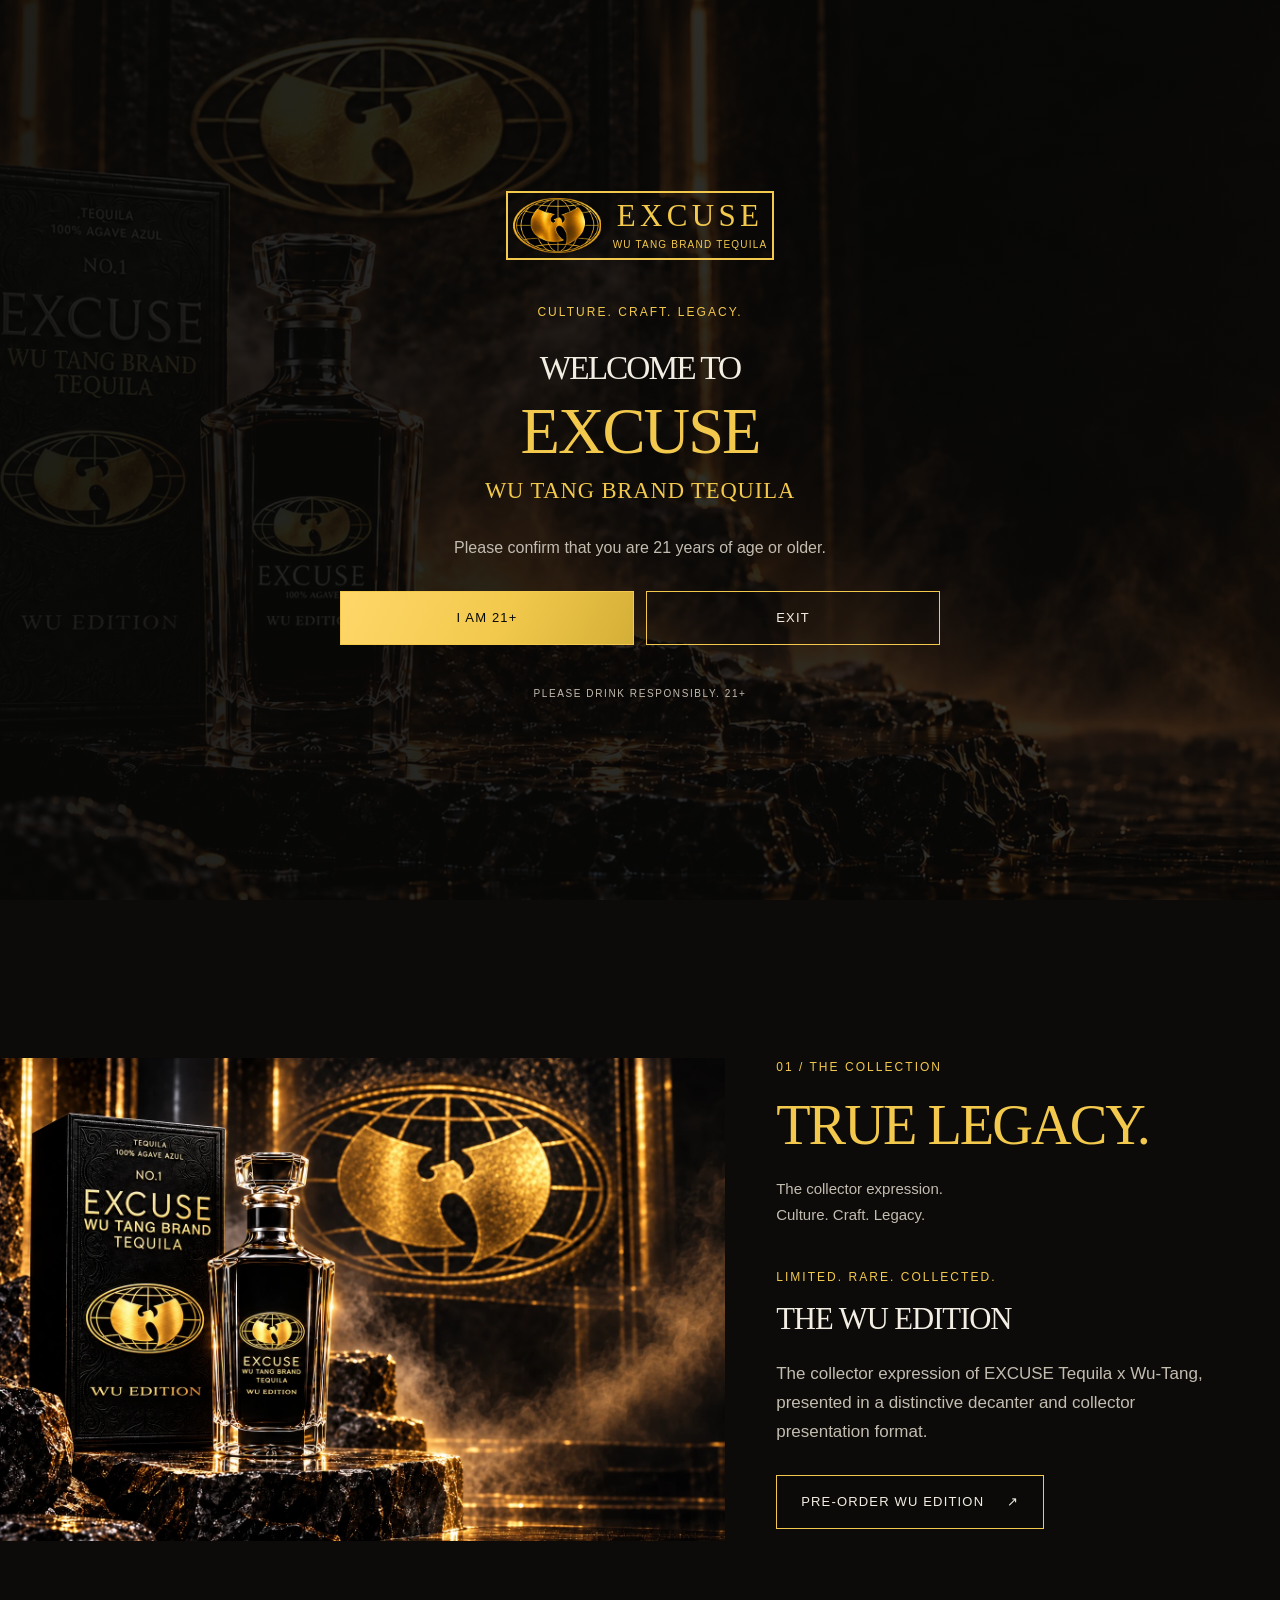
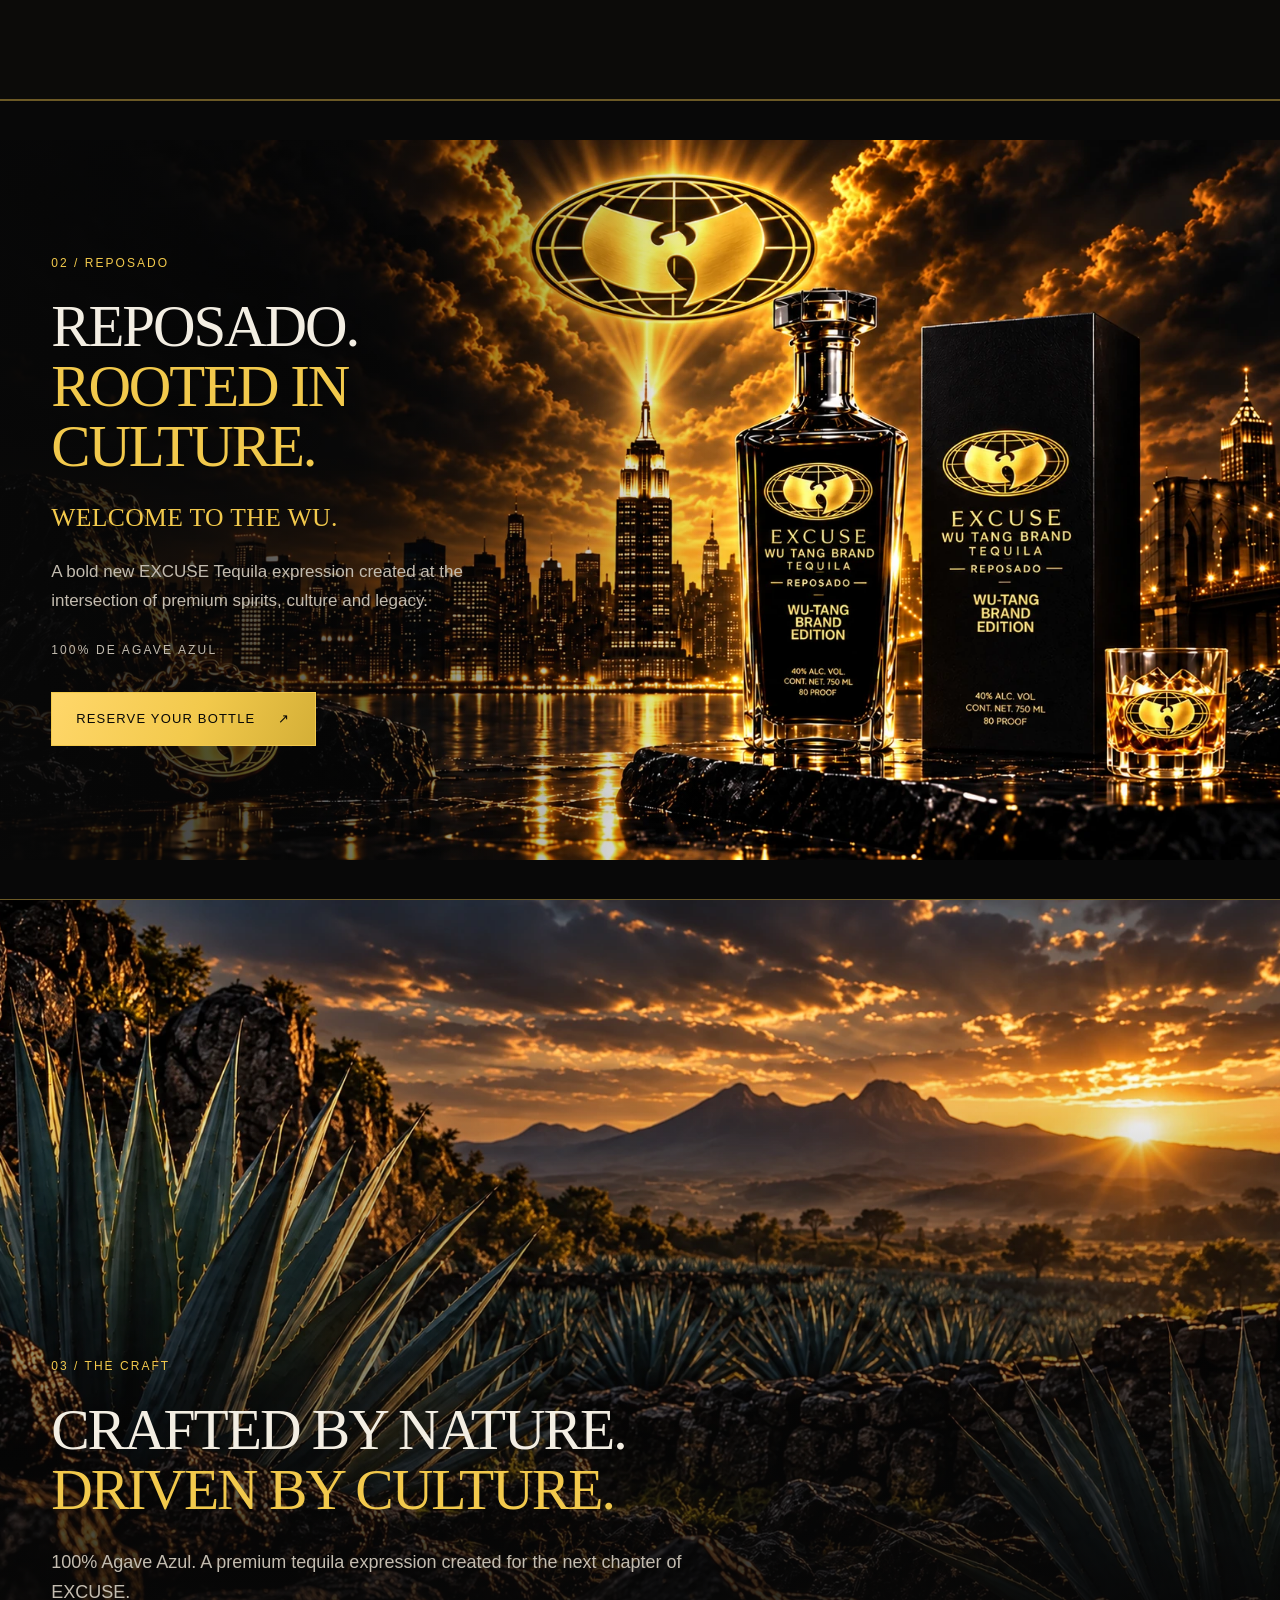
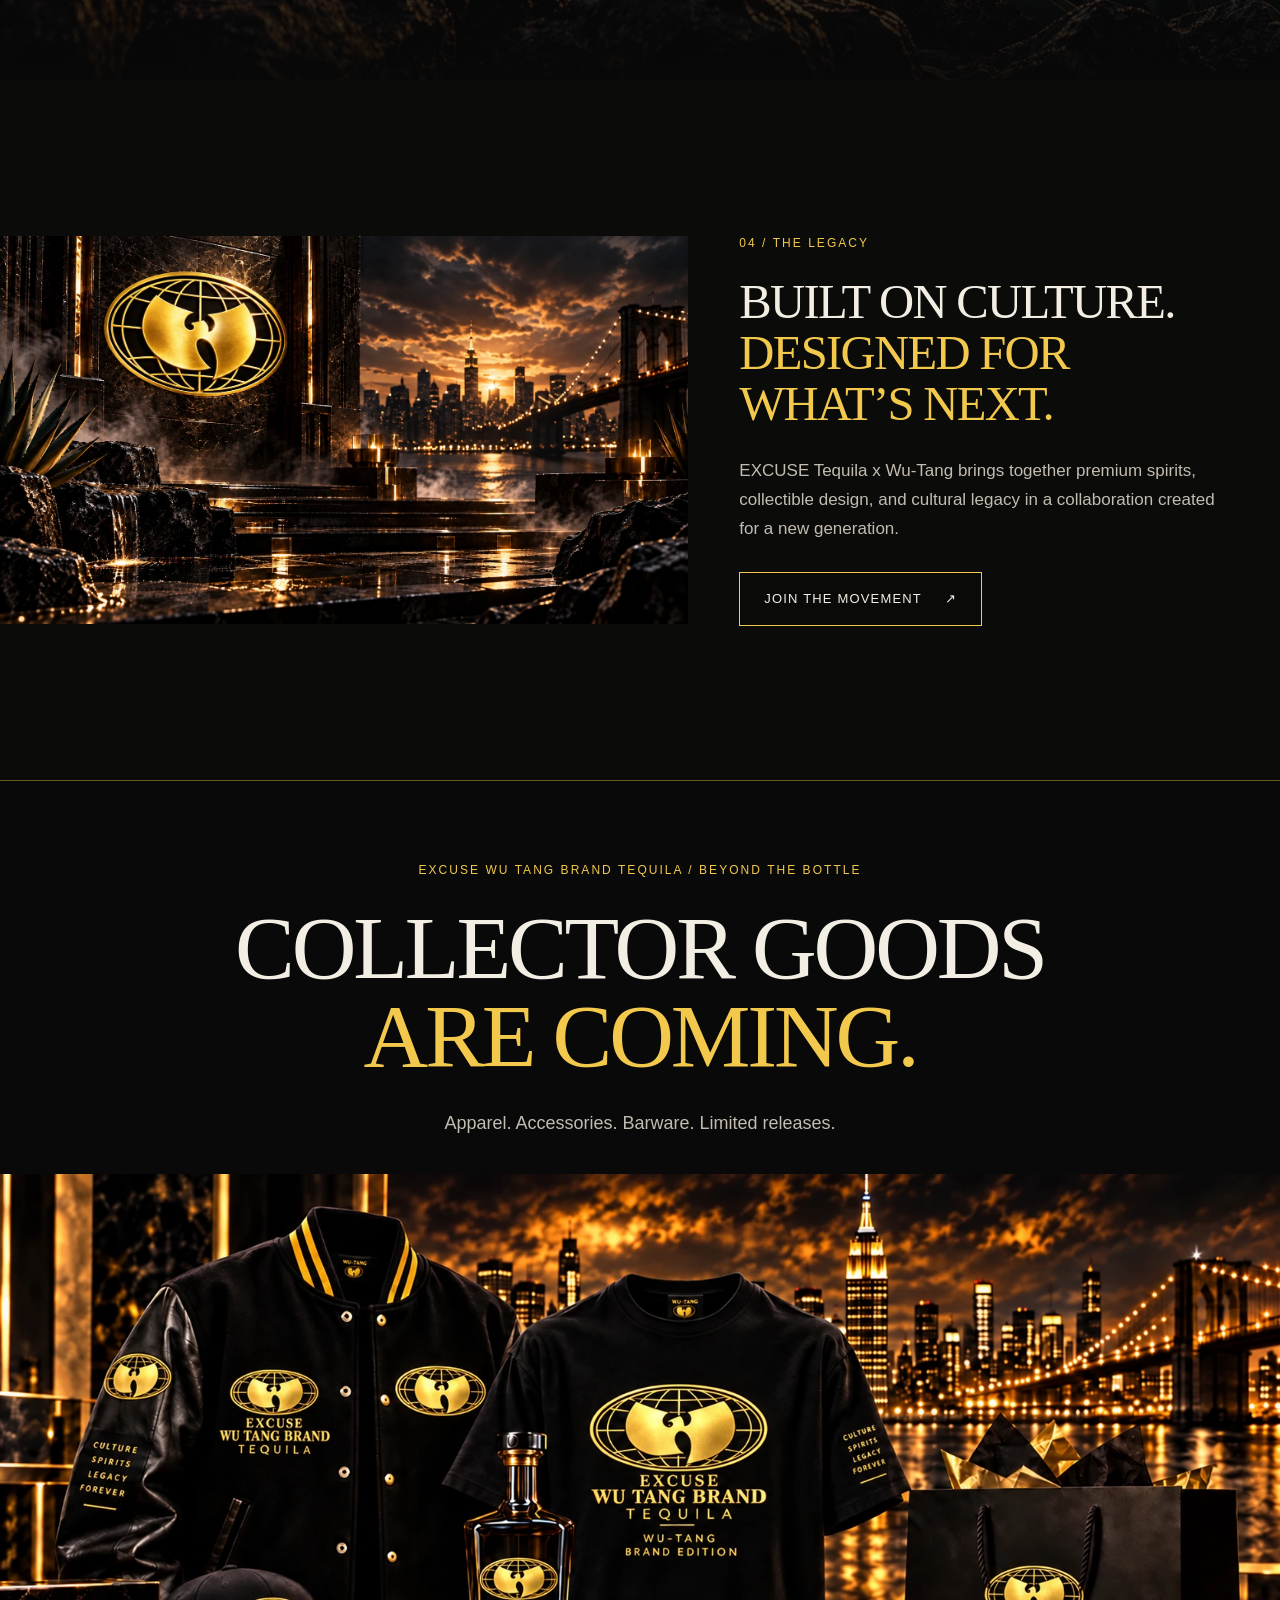
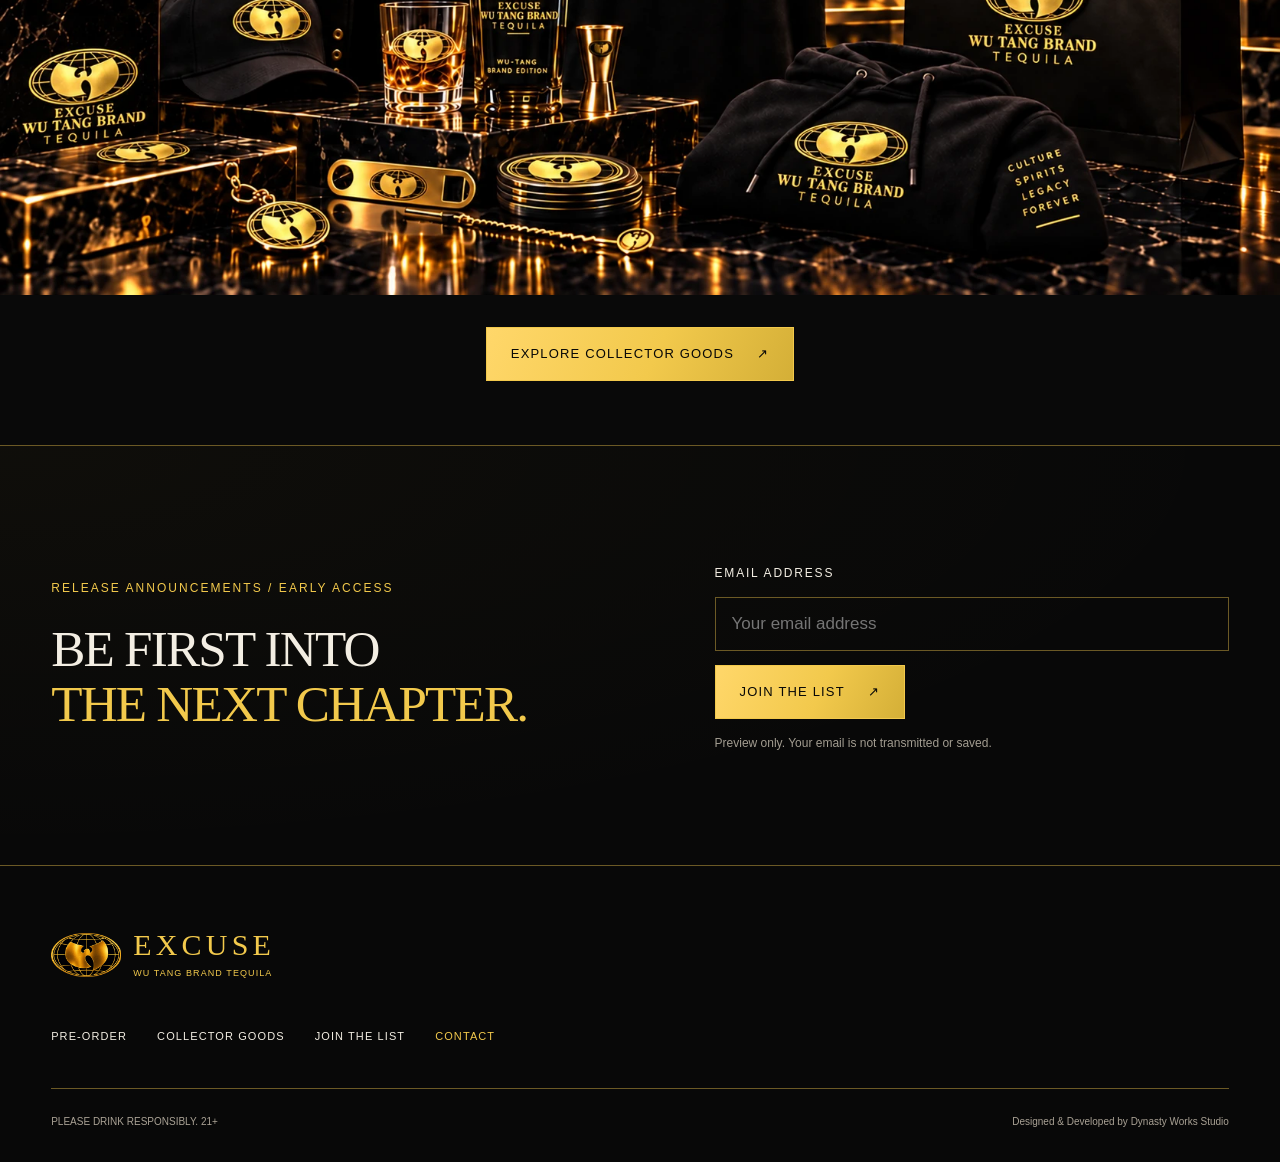
==== commit e5c01693: "Publish approved premium homepage sweep to client review" ====
--- a/client-revision/index.html
+++ b/client-revision/index.html
@@ -1,2 +1,2 @@
-<!doctype html><html lang="en"><head><meta charset="utf-8"><meta name="viewport" content="width=device-width,initial-scale=1"><meta name="description" content="Two expressions. One legacy. A cinematic world of culture, craft and collector design."><meta name="robots" content="noindex,nofollow"><meta property="og:title" content="EXCUSE WU TANG BRAND TEQUILA | Culture. Craft. Legacy."><meta property="og:description" content="Two expressions. One legacy. A cinematic world of culture, craft and collector design."><meta property="og:image" content="https://ernestyearby-svg.github.io/wutang-tequila-review/client-revision/assets/bright-gold/hero-desktop.webp"><meta property="og:site_name" content="EXCUSE WU TANG BRAND TEQUILA"><meta name="theme-color" content="#080807"><meta name="twitter:card" content="summary_large_image"><meta name="twitter:title" content="EXCUSE WU TANG BRAND TEQUILA | Culture. Craft. Legacy."><meta name="twitter:description" content="Two expressions. One legacy. A cinematic world of culture, craft and collector design."><title>EXCUSE WU TANG BRAND TEQUILA | Culture. Craft. Legacy.</title><link rel="icon" href="assets/bright-gold/logo-desktop.webp"><link rel="preload" as="image" href="assets/bright-gold/hero-desktop.webp"><link rel="stylesheet" href="styles.css"><script defer src="app.js"></script></head><body><a class="skip" href="#main">Skip to content</a><header class="header"><a class="brand" href="./" aria-label="EXCUSE WU TANG BRAND TEQUILA home"><img src="assets/bright-gold/logo-desktop.webp" width="160" height="101" alt="Approved Wu-Tang emblem"><span>EXCUSE<small>WU TANG BRAND TEQUILA</small></span></a><button class="menu-toggle" aria-controls="navigation" aria-expanded="false" aria-label="Open navigation"><span></span><span></span></button><nav id="navigation" aria-label="Main navigation"><a href="#collection">THE COLLECTION</a><a href="#craft">THE CRAFT</a><a href="#legacy">THE LEGACY</a><a href="collector-goods/">COLLECTOR GOODS</a><a href="#preorder">PRE-ORDER</a></nav></header><main id="main"><section id="home" class="hero immersive"><picture class="scene"><source media="(max-width:900px)" srcset="assets/bright-gold/hero-mobile-mobile.webp 900w, assets/bright-gold/hero-mobile-desktop.webp 1024w" sizes="100vw"><img src="assets/bright-gold/hero-desktop.webp" srcset="assets/bright-gold/hero-tablet.webp 1200w, assets/bright-gold/hero-desktop.webp 1672w" sizes="100vw" width="1672" height="941" alt="WU Edition collector decanter and presentation box on reflective obsidian" fetchpriority=high decoding="async"></picture><div class="hero-copy"><p class="eyebrow">EXCUSE WU TANG BRAND TEQUILA</p><h1>MORE THAN<br>TEQUILA.<em>IT’S A MOVEMENT.</em></h1><p class="strap">TRUE LEGACY.</p><p class="body-copy">A collector expression and a bold brand edition, united by culture, craft, and legacy.</p><div class="actions"><a class="button" href="#preorder">PRE-ORDER <span>↗</span></a><a class="button outline" href="#collection">EXPLORE THE EDITIONS</a></div></div><div class="scene-caption"><span>100% AGAVE AZUL · CULTURE IN EVERY POUR</span><a href="#collection">DISCOVER THE COLLECTION ↓</a></div></section>
+<!doctype html><html lang="en"><head><meta charset="utf-8"><meta name="viewport" content="width=device-width,initial-scale=1"><meta name="description" content="Two expressions. One legacy. A cinematic world of culture, craft and collector design."><meta name="robots" content="noindex,nofollow"><meta property="og:title" content="EXCUSE WU TANG BRAND TEQUILA | Culture. Craft. Legacy."><meta property="og:description" content="Two expressions. One legacy. A cinematic world of culture, craft and collector design."><meta property="og:image" content="https://ernestyearby-svg.github.io/wutang-tequila-review/client-revision/assets/bright-gold/hero-desktop.webp"><meta property="og:site_name" content="EXCUSE WU TANG BRAND TEQUILA"><meta name="theme-color" content="#080807"><meta name="twitter:card" content="summary_large_image"><meta name="twitter:title" content="EXCUSE WU TANG BRAND TEQUILA | Culture. Craft. Legacy."><meta name="twitter:description" content="Two expressions. One legacy. A cinematic world of culture, craft and collector design."><title>EXCUSE WU TANG BRAND TEQUILA | Culture. Craft. Legacy.</title><link rel="icon" href="assets/bright-gold/logo-desktop.webp"><link rel="preload" as="image" href="assets/bright-gold/hero-desktop.webp"><link rel="stylesheet" href="styles.css"><script defer src="app.js"></script><link rel="stylesheet" href="homepage-layout.css"></head><body class="homepage"><a class="skip" href="#main">Skip to content</a><header class="header"><a class="brand" href="./" aria-label="EXCUSE WU TANG BRAND TEQUILA home"><img src="assets/bright-gold/logo-desktop.webp" width="160" height="101" alt="Approved Wu-Tang emblem"><span>EXCUSE<small>WU TANG BRAND TEQUILA</small></span></a><button class="menu-toggle" aria-controls="navigation" aria-expanded="false" aria-label="Open navigation"><span></span><span></span></button><nav id="navigation" aria-label="Main navigation"><a href="#collection">THE COLLECTION</a><a href="#craft">THE CRAFT</a><a href="#legacy">THE LEGACY</a><a href="collector-goods/">COLLECTOR GOODS</a><a href="#preorder">PRE-ORDER</a></nav></header><main id="main"><section id="home" class="hero immersive"><picture class="scene"><source media="(max-width:900px)" srcset="assets/bright-gold/hero-mobile-mobile.webp 900w, assets/bright-gold/hero-mobile-desktop.webp 1024w" sizes="100vw"><img src="assets/bright-gold/hero-desktop.webp" srcset="assets/bright-gold/hero-tablet.webp 1200w, assets/bright-gold/hero-desktop.webp 1672w" sizes="100vw" width="1672" height="941" alt="WU Edition collector decanter and presentation box on reflective obsidian" fetchpriority=high decoding="async"></picture><div class="hero-copy"><p class="eyebrow">EXCUSE WU TANG BRAND TEQUILA</p><h1>MORE THAN<br>TEQUILA.<em>IT’S A MOVEMENT.</em></h1><p class="strap">TRUE LEGACY.</p><p class="body-copy">A collector expression and a bold brand edition, united by culture, craft, and legacy.</p><div class="actions"><a class="button" href="#preorder">PRE-ORDER <span>↗</span></a><a class="button outline" href="#collection">EXPLORE THE EDITIONS</a></div></div><div class="scene-caption"><span>100% AGAVE AZUL · CULTURE IN EVERY POUR</span><a href="#collection">DISCOVER THE COLLECTION ↓</a></div></section>
 <section id="collection" class="collection section"><div class="section-heading"><p class="eyebrow">01 / THE COLLECTION</p><h2><em>TRUE LEGACY.</em></h2><p>The collector expression.<br>Culture. Craft. Legacy.</p></div><div class="editions"><article class="edition"><picture class="scene"><source media="(max-width:900px)" srcset="assets/bright-gold/wu-edition-mobile.webp 900w, assets/bright-gold/wu-edition-desktop.webp 1536w" sizes="100vw"><img src="assets/bright-gold/wu-edition-desktop.webp" srcset="assets/bright-gold/wu-edition-tablet.webp 1200w, assets/bright-gold/wu-edition-desktop.webp 1536w" sizes="100vw" width="1536" height="1024" alt="THE WU EDITION" loading=lazy decoding="async"></picture><div class="edition-copy"><p class="eyebrow">LIMITED. RARE. COLLECTED.</p><h3>THE WU EDITION</h3><p>The collector expression of EXCUSE Tequila x Wu-Tang, presented in a distinctive decanter and collector presentation format.</p><button class="button outline" data-interest="WU Edition">PRE-ORDER WU EDITION<span aria-hidden="true">↗</span></button></div></article></div></section><section id="preorder" class="reposado immersive"><picture class="scene"><source media="(max-width:900px)" srcset="assets/bright-gold/reposado-mobile-mobile.webp 900w, assets/bright-gold/reposado-mobile-desktop.webp 1024w" sizes="100vw"><img src="assets/bright-gold/reposado-desktop.webp" srcset="assets/bright-gold/reposado-tablet.webp 1200w, assets/bright-gold/reposado-desktop.webp 1672w" sizes="100vw" width="1672" height="941" alt="Reposado bottle and collector box overlooking the Empire State Building" loading=lazy decoding="async"></picture><div class="reposado-copy"><p class="eyebrow">02 / REPOSADO</p><h2>REPOSADO.<br><em>ROOTED IN<br>CULTURE.</em></h2><p class="strap">WELCOME TO THE WU.</p><p>A bold new EXCUSE Tequila expression created at the intersection of premium spirits, culture and legacy.</p><p class="micro">100% DE AGAVE AZUL</p><button class="button " data-interest="Reposado">RESERVE YOUR BOTTLE<span aria-hidden="true">↗</span></button></div></section><section id="craft" class="craft immersive"><picture class="scene"><source media="(max-width:900px)" srcset="assets/bright-gold/agave-mobile.webp 900w, assets/bright-gold/agave-desktop.webp 1672w" sizes="100vw"><img src="assets/bright-gold/agave-desktop.webp" srcset="assets/bright-gold/agave-tablet.webp 1200w, assets/bright-gold/agave-desktop.webp 1672w" sizes="100vw" width="1672" height="941" alt="Blue agave fields and volcanic stone at golden sunset" loading=lazy decoding="async"></picture><div class="craft-copy"><p class="eyebrow">03 / THE CRAFT</p><h2>CRAFTED BY NATURE.<br><em>DRIVEN BY CULTURE.</em></h2><p>100% Agave Azul. A premium tequila expression created for the next chapter of EXCUSE.</p></div></section><section id="legacy" class="legacy section"><picture class="scene"><source media="(max-width:900px)" srcset="assets/bright-gold/legacy-mobile.webp 900w, assets/bright-gold/legacy-desktop.webp 1672w" sizes="100vw"><img src="assets/bright-gold/legacy-desktop.webp" srcset="assets/bright-gold/legacy-tablet.webp 1200w, assets/bright-gold/legacy-desktop.webp 1672w" sizes="100vw" width="1672" height="941" alt="Gold-lit architecture, oval emblem and New York waterfront" loading=lazy decoding="async"></picture><div class="legacy-copy"><p class="eyebrow">04 / THE LEGACY</p><h2>BUILT ON CULTURE.<br><em>DESIGNED FOR<br>WHAT’S NEXT.</em></h2><p>EXCUSE Tequila x Wu-Tang brings together premium spirits, collectible design, and cultural legacy in a collaboration created for a new generation.</p><a class="button outline" href="#signup">JOIN THE MOVEMENT <span>↗</span></a></div></section><section class="teaser"><div class="teaser-heading"><p class="eyebrow">EXCUSE WU TANG BRAND TEQUILA / BEYOND THE BOTTLE</p><h2>COLLECTOR GOODS<br><em>ARE COMING.</em></h2><p>Apparel. Accessories. Barware. Limited releases.</p></div><picture class="scene"><source media="(max-width:900px)" srcset="assets/bright-gold/goods-campaign-mobile.webp 900w, assets/bright-gold/goods-campaign-desktop.webp 1672w" sizes="100vw"><img src="assets/bright-gold/goods-campaign-desktop.webp" srcset="assets/bright-gold/goods-campaign-tablet.webp 1200w, assets/bright-gold/goods-campaign-desktop.webp 1672w" sizes="100vw" width="1672" height="941" alt="Collector apparel, accessories and barware capsule campaign" loading=lazy decoding="async"></picture><a class="button teaser-cta" href="collector-goods/">EXPLORE COLLECTOR GOODS <span>↗</span></a></section><section id="signup" class="section signup"><div><p class="eyebrow">RELEASE ANNOUNCEMENTS / EARLY ACCESS</p><h2>BE FIRST INTO<br><em>THE NEXT CHAPTER.</em></h2></div><form id="signup-form"><label for="signup-email">EMAIL ADDRESS</label><div class="signup-row"><input id="signup-email" type="email" autocomplete="email" placeholder="Your email address" required><button class="button">JOIN THE LIST <span>↗</span></button></div><p class="preview-note">Preview only. Your email is not transmitted or saved.</p><p id="signup-status" role="status"></p></form></section></main><footer><a class="brand" href="./" aria-label="EXCUSE WU TANG BRAND TEQUILA home"><img src="assets/bright-gold/logo-desktop.webp" width="160" height="101" alt="Approved Wu-Tang emblem"><span>EXCUSE<small>WU TANG BRAND TEQUILA</small></span></a><nav aria-label="Footer"><a href="#preorder">PRE-ORDER</a><a href="collector-goods/">COLLECTOR GOODS</a><a href="#signup">JOIN THE LIST</a><button class="text-button" data-interest="General enquiry">CONTACT</button></nav><div class="footer-bottom"><span>PLEASE DRINK RESPONSIBLY. 21+</span><span>Designed &amp; Developed by Dynasty Works Studio</span></div></footer><dialog id="age-gate" aria-labelledby="age-title"><div class="age-content"><a class="brand" href="./" aria-label="EXCUSE WU TANG BRAND TEQUILA home"><img src="assets/bright-gold/logo-desktop.webp" width="160" height="101" alt="Approved Wu-Tang emblem"><span>EXCUSE<small>WU TANG BRAND TEQUILA</small></span></a><p class="eyebrow">CULTURE. CRAFT. LEGACY.</p><h2 id="age-title"><span class="welcome-line">WELCOME TO</span><span class="age-brand">EXCUSE<small>WU TANG BRAND TEQUILA</small></span></h2><p>Please confirm that you are 21 years of age or older.</p><div class="actions"><button class="button" id="age-accept">I AM 21+</button><button class="button outline" id="age-exit">EXIT</button></div><p class="responsible">PLEASE DRINK RESPONSIBLY. 21+</p></div></dialog><dialog id="interest" aria-labelledby="interest-title"><button class="close" aria-label="Close interest form">×</button><div id="interest-fields"><p class="eyebrow">RELEASE UPDATES / EARLY ACCESS</p><h2 id="interest-title">GET FIRST ACCESS.</h2><p>Register for release information and availability updates from EXCUSE WU TANG BRAND TEQUILA.</p><form id="interest-form"><div class="field-pair"><label>First Name<input name="firstName" autocomplete="given-name" required></label><label>Last Name<input name="lastName" autocomplete="family-name" required></label></div><label>Email<input name="email" type="email" autocomplete="email" required></label><label>Mobile Number <span>(optional)</span><input name="mobile" type="tel" autocomplete="tel"></label><fieldset><legend>Interested In</legend><div class="choices"><label><input type="checkbox" name="interests" value="Heavyweight Tee">Heavyweight Tee</label><label><input type="checkbox" name="interests" value="Collector Hoodie">Collector Hoodie</label><label><input type="checkbox" name="interests" value="Varsity Jacket">Varsity Jacket</label><label><input type="checkbox" name="interests" value="Premium Crewneck">Premium Crewneck</label><label><input type="checkbox" name="interests" value="Structured Cap">Structured Cap</label><label><input type="checkbox" name="interests" value="Collector Beanie">Collector Beanie</label><label><input type="checkbox" name="interests" value="Collector Duffel">Collector Duffel</label><label><input type="checkbox" name="interests" value="Barware Collection">Barware Collection</label><label><input type="checkbox" name="interests" value="Collector Box">Collector Box</label><label><input type="checkbox" name="interests" value="All Releases">All Releases</label></div></fieldset><p id="selected-interest" class="eyebrow"></p><p class="preview-note">Preview only. Your information is not transmitted or saved.</p><button class="button" type="submit">JOIN THE LIST</button></form></div><div id="interest-success" hidden role="status"><p class="eyebrow">PREVIEW CONFIRMATION</p><h2>YOU’RE ON THE LIST.</h2><p>This demonstrates the signup confirmation. Your information has not been transmitted or saved.</p><button class="button" data-close>CLOSE</button></div></dialog></body></html>
--- a/client-revision/homepage-layout.css
+++ b/client-revision/homepage-layout.css
@@ -0,0 +1,80 @@
+/* Local campaign presentation. Approved content, artwork and behavior are unchanged. */
+.homepage{--page-width:1560px;--gutter:clamp(36px,4vw,72px);--edge:max(var(--gutter),calc((100vw - var(--page-width))/2 + var(--gutter)));background:#080808}
+.homepage .header{position:relative;height:84px;padding:0 var(--edge);background:#080808;border-color:var(--line)}
+.homepage .header nav{font-size:11px;gap:22px}
+.homepage .section{max-width:1560px;margin-inline:auto;padding:104px var(--gutter)}
+.homepage h2{font-size:clamp(48px,4.5vw,80px);line-height:1.02}
+.homepage .eyebrow{font-size:12px;letter-spacing:.17em;line-height:1.6;margin-bottom:24px}
+.homepage .button{min-height:54px;padding:16px 24px;font-size:13px;letter-spacing:.09em}
+.homepage .immersive{overflow:visible}
+.homepage .hero{height:auto;min-height:calc(100svh - 84px);max-height:none;display:grid;grid-template-columns:54% 46%;align-items:center;padding:0;background:#080808}
+.homepage .hero>.scene{position:absolute;inset:0;width:100%;height:100%;max-width:none;margin:0}
+.homepage .hero>.scene img{width:100%;height:100%;object-fit:contain;object-position:48% 50%}
+.homepage .hero:after{background:linear-gradient(90deg,transparent 45%,#08080830 65%,#08080870)}
+.homepage .hero>.scene:before{display:none}
+.homepage .hero-copy{grid-column:2;margin:0;width:100%;max-width:720px;padding:36px var(--gutter) 62px 24px;text-align:left}
+.homepage .hero h1{font-size:clamp(66px,5.4vw,108px);line-height:.97;letter-spacing:-.045em}
+.homepage .hero-copy h1 em{display:block;font-size:clamp(32px,2.7vw,52px);line-height:1.1;margin-top:18px;letter-spacing:-.025em}
+.homepage .hero-copy .strap{font:400 clamp(22px,1.7vw,34px)/1.2 Georgia,serif;letter-spacing:.025em;color:var(--ivory);margin:12px 0 24px}
+.homepage .hero-copy .body-copy{font-size:17px;line-height:1.65;max-width:480px}
+.homepage .hero-copy .actions{display:flex;gap:12px;flex-wrap:wrap;margin:26px 0 0}
+.homepage .hero-copy .button{width:auto;font-size:15px;padding:16px 18px}
+.homepage .scene-caption{position:absolute;inset:auto var(--edge) 20px;display:flex;justify-content:space-between;gap:24px;font-size:10px;line-height:1.5}
+/* The existing collection wrappers participate in one editorial grid. */
+.homepage .collection{max-width:none;margin:0;display:grid;grid-template-columns:minmax(0,59fr) minmax(0,41fr);grid-template-rows:auto auto;align-content:center;column-gap:0;min-height:800px;padding:72px var(--edge) 72px 0;background:#0c0b09;border-bottom:1px solid var(--line)}
+.homepage .collection .section-heading{grid-column:2;grid-row:1;display:block;margin:0;padding:0 0 28px clamp(36px,4vw,72px);max-width:650px}
+.homepage .collection .section-heading>.eyebrow{margin:0 0 20px}
+.homepage .collection .section-heading h2{font-size:clamp(50px,4.4vw,84px)}
+.homepage .collection .section-heading>p:last-child{display:block;text-align:left;font-size:15px;line-height:1.7;margin-top:22px}
+.homepage .collection .editions,.homepage .collection .edition:only-child{display:contents}
+.homepage .collection .edition>.scene{grid-column:1;grid-row:1/3;align-self:center;width:100%;overflow:visible}
+.homepage .collection .edition>.scene img{width:100%;height:auto;aspect-ratio:auto;object-fit:cover;object-position:35% 50%}
+.homepage .collection .edition-copy,.homepage .collection .edition:only-child .edition-copy{grid-column:2;grid-row:2;padding:0 0 0 clamp(36px,4vw,72px);display:flex;flex-direction:column;align-items:flex-start;max-width:650px}
+.homepage .collection .edition-copy h3{font-size:clamp(30px,2.4vw,46px);line-height:1.08;margin-bottom:24px}
+.homepage .collection .edition-copy>.eyebrow{font-size:12px;margin-bottom:16px}
+.homepage .collection .edition-copy>p:not(.eyebrow){font-size:17px;line-height:1.7;margin-bottom:28px;max-width:470px}
+.homepage .collection .edition-copy .button{margin:0}
+.homepage .reposado{display:flex;align-items:center;min-height:800px;height:auto;max-height:none;padding:56px 0;background:#080808}
+.homepage .reposado>.scene{position:absolute;inset:0;width:100%;height:100%;max-width:none;margin:0}
+.homepage .reposado>.scene img{width:100%;height:100%;object-fit:contain;object-position:65% 50%}
+.homepage .reposado:after{background:linear-gradient(90deg,#080808e8,#08080890 28%,transparent 57%)}
+.homepage .reposado-copy{width:43%;max-width:760px;margin:0;padding:32px 24px 32px var(--edge)}
+.homepage .reposado h2{font-size:clamp(54px,4.6vw,88px);line-height:1.02}
+.homepage .reposado-copy .strap{font:400 clamp(24px,2vw,32px)/1.3 Georgia,serif;color:var(--gold);letter-spacing:.015em;margin:24px 0}
+.homepage .reposado-copy>p:not(.eyebrow):not(.strap){font-size:17px;line-height:1.7;max-width:420px;margin:24px 0}
+.homepage .reposado-copy .micro{font-size:12px!important;letter-spacing:.18em}
+.homepage .craft{display:grid;min-height:780px;height:auto;max-height:none;background:#0b0b0a}
+.homepage .craft>.scene{position:absolute;inset:0}
+.homepage .craft>.scene img{object-fit:cover;object-position:50% 40%;height:100%;width:100%}
+.homepage .craft:after{background:linear-gradient(0deg,#080808f5,transparent 78%)}
+.homepage .craft-copy{align-self:end;padding:72px var(--edge);max-width:none}
+.homepage .craft h2{font-size:clamp(54px,4.5vw,86px);line-height:1.03}
+.homepage .craft-copy p:last-child{font-size:18px;line-height:1.7;max-width:660px;margin-top:28px}
+.homepage .legacy{max-width:none;display:grid;grid-template-columns:minmax(0,56fr) minmax(0,44fr);gap:0;align-items:center;padding:80px var(--edge) 80px 0;background:#0b0b0a;min-height:700px}
+.homepage .legacy>.scene{margin:0;box-shadow:none;width:100%}
+.homepage .legacy>.scene img{width:100%;height:auto;object-position:43% 50%}
+.homepage .legacy-copy{margin:0;padding:0 0 0 clamp(36px,4vw,72px);max-width:710px;background:none;border:0}
+.homepage .legacy-copy h2{font-size:clamp(46px,3.8vw,76px);line-height:1.04}
+.homepage .legacy-copy>p:not(.eyebrow){font-size:17px;line-height:1.7;margin:28px 0}
+.homepage .teaser{display:flex;flex-direction:column;align-items:center;padding:80px 0 0;background:#090909;border-top:1px solid var(--line)}
+.homepage .teaser-heading{margin:0;max-width:1400px;padding:0 var(--gutter)}
+.homepage .teaser-heading h2{font-size:clamp(62px,7vw,126px);line-height:.98}
+.homepage .teaser-heading p:last-child{font-size:18px;margin:28px 0}
+.homepage .teaser>.scene{order:1;margin:8px 0 0;width:100%}
+.homepage .teaser>.scene img{max-width:1560px;width:100%;height:auto;object-position:50% 55%;margin-inline:auto}
+.homepage .teaser-cta{order:2;margin:32px 0 64px}
+.homepage .signup{display:grid;grid-template-columns:1.15fr 1fr;gap:72px;padding-block:112px;background:radial-gradient(ellipse at top left,#f2c94c08,transparent 70%)}
+.homepage .signup h2{font-size:clamp(46px,4vw,70px);line-height:1.07}
+.homepage .signup label{font-size:12px}
+.homepage .signup-row{flex-direction:column;gap:14px}
+.homepage .signup-row input{height:58px;background:transparent;font-size:17px}
+.homepage .signup-row .button{align-self:flex-start;min-width:190px}
+.homepage .preview-note{font-size:12px;line-height:1.6}
+.homepage footer{padding:64px var(--edge) 32px}
+@media(min-width:1600px){.homepage .collection{min-height:880px}.homepage .reposado{min-height:900px}.homepage .craft{min-height:850px}}
+@media(min-width:901px) and (max-height:820px){.homepage .hero-copy{padding-block:24px 54px}.homepage .hero h1{font-size:clamp(60px,4.8vw,88px)}.homepage .hero-copy .eyebrow{margin-bottom:16px}.homepage .hero-copy h1 em{font-size:clamp(30px,2.5vw,44px)}.homepage .hero-copy .strap{margin:10px 0 18px}.homepage .hero-copy .actions{margin-top:20px}}
+@media(max-width:1200px){.homepage{--gutter:36px}.homepage .header nav{gap:12px;font-size:9px}.homepage .hero h1{font-size:64px}.homepage .hero-copy{padding-left:16px}.homepage .hero-copy .button{font-size:11px;padding-inline:14px}.homepage .collection,.homepage .legacy{padding-right:36px}.homepage .collection .section-heading,.homepage .collection .edition-copy,.homepage .collection .edition:only-child .edition-copy,.homepage .legacy-copy{padding-left:32px}.homepage .collection .section-heading h2{font-size:50px}.homepage .reposado-copy{width:46%}.homepage .reposado h2{font-size:56px}.homepage .legacy-copy h2{font-size:46px}}
+@media(max-width:900px){.homepage .header{height:76px}.homepage .hero{display:flex;flex-direction:column;min-height:0;height:auto}.homepage .hero-copy{order:0;width:100%;max-width:680px;padding:40px var(--gutter) 32px;text-align:center}.homepage .hero h1{font-size:clamp(54px,8vw,76px)}.homepage .hero-copy h1 em{font-size:clamp(30px,4vw,40px)}.homepage .hero-copy .body-copy{margin:auto}.homepage .hero-copy .actions{justify-content:center}.homepage .hero>.scene{position:relative;inset:auto;order:1;height:auto;max-width:620px;margin:0}.homepage .hero>.scene img{height:auto}.homepage .hero:after,.homepage .hero>.scene:before{display:none}.homepage .hero .scene-caption{position:relative;inset:auto;order:2;padding:24px var(--gutter);width:100%;margin:0}.homepage .collection{display:flex;flex-direction:column;min-height:0;padding:0 0 64px;align-items:stretch}.homepage .collection .edition>.scene{order:0;width:100%}.homepage .collection .section-heading{order:1;max-width:720px;width:100%;padding:40px var(--gutter) 28px;margin:auto}.homepage .collection .edition-copy,.homepage .collection .edition:only-child .edition-copy{order:2;width:100%;max-width:720px;padding:0 var(--gutter);margin:auto}.homepage .reposado{display:flex;flex-direction:column;min-height:0;padding:0 0 64px}.homepage .reposado>.scene{position:relative;inset:auto;width:100%;height:auto;max-width:620px;order:0}.homepage .reposado>.scene img{height:auto}.homepage .reposado:after{display:none}.homepage .reposado-copy{order:1;width:100%;max-width:720px;padding:40px var(--gutter) 0;text-align:left}.homepage .reposado-copy>p:not(.eyebrow):not(.strap){margin:24px 0;max-width:540px}.homepage .craft{min-height:720px}.homepage .craft-copy{padding:56px var(--gutter)}.homepage .craft h2{font-size:54px}.homepage .legacy{display:flex;flex-direction:column;min-height:0;padding:0 0 64px}.homepage .legacy-copy{padding:40px var(--gutter) 0;width:100%;max-width:720px}.homepage .signup{grid-template-columns:1fr;gap:36px;padding-block:72px}.homepage .teaser{padding-top:64px}.homepage .teaser-heading h2{font-size:clamp(58px,8vw,86px)}}
+@media(max-width:600px){.homepage{--gutter:22px}.homepage .header{padding-inline:18px}.homepage .hero-copy{padding:30px 22px 32px}.homepage .hero-copy .eyebrow{font-size:11px;margin-bottom:20px}.homepage .hero h1{font-size:clamp(52px,13vw,62px)}.homepage .hero-copy h1 em{font-size:30px;margin-top:16px}.homepage .hero-copy .strap{font-size:24px;margin:10px 0 20px}.homepage .hero-copy .body-copy{font-size:16px;line-height:1.65}.homepage .hero-copy .actions{display:grid;grid-template-columns:1fr 1fr;margin-top:24px}.homepage .hero-copy .button{font-size:12px;min-height:54px;padding:14px 10px}.homepage .scene-caption{font-size:9px}.homepage .scene-caption>a{display:none}.homepage .collection .section-heading h2{font-size:48px}.homepage .collection .section-heading>p:last-child{font-size:15px}.homepage .collection .edition-copy h3{font-size:34px}.homepage .collection .edition-copy>p:not(.eyebrow){font-size:16px}.homepage .collection .edition-copy .button{width:100%}.homepage .reposado h2{font-size:48px}.homepage .reposado-copy .strap{font-size:22px}.homepage .reposado-copy>p:not(.eyebrow):not(.strap){font-size:16px}.homepage .reposado-copy .button{width:100%}.homepage .craft{min-height:700px}.homepage .craft>.scene img{object-position:42% 40%}.homepage .craft h2{font-size:42px}.homepage .craft-copy{padding:40px 22px}.homepage .craft-copy p:last-child{font-size:16px}.homepage .legacy-copy h2{font-size:42px}.homepage .legacy-copy>p:not(.eyebrow){font-size:16px}.homepage .teaser-heading h2{font-size:48px}.homepage .teaser-heading .eyebrow{font-size:11px}.homepage .teaser-heading p:last-child{font-size:16px}.homepage .teaser-cta{max-width:calc(100% - 44px);font-size:12px}.homepage .signup h2{font-size:43px}.homepage .signup-row .button{width:100%}.homepage .section{padding-block:68px}.homepage .eyebrow{font-size:12px}.homepage .button{min-height:54px}}
+
+@media(max-width:600px){.homepage .collection,.homepage .legacy{padding-top:0;padding-bottom:68px}}
